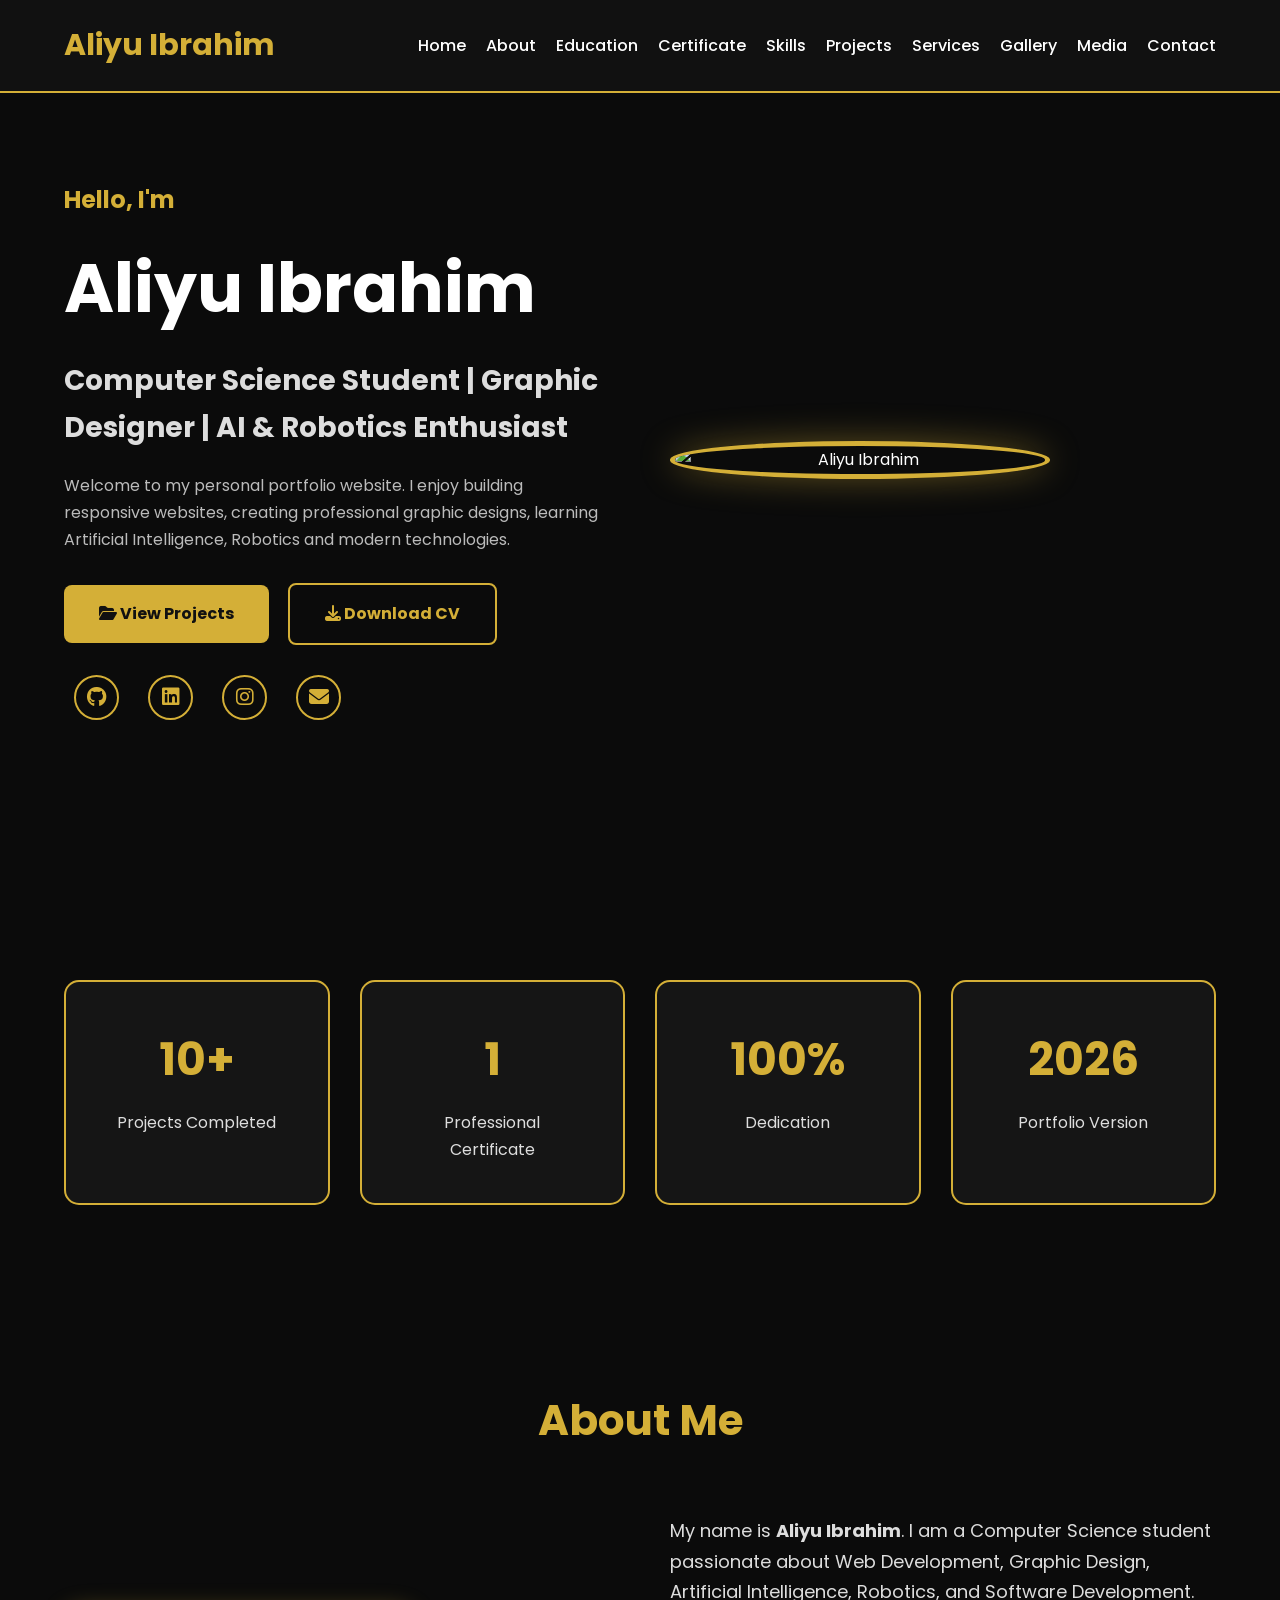
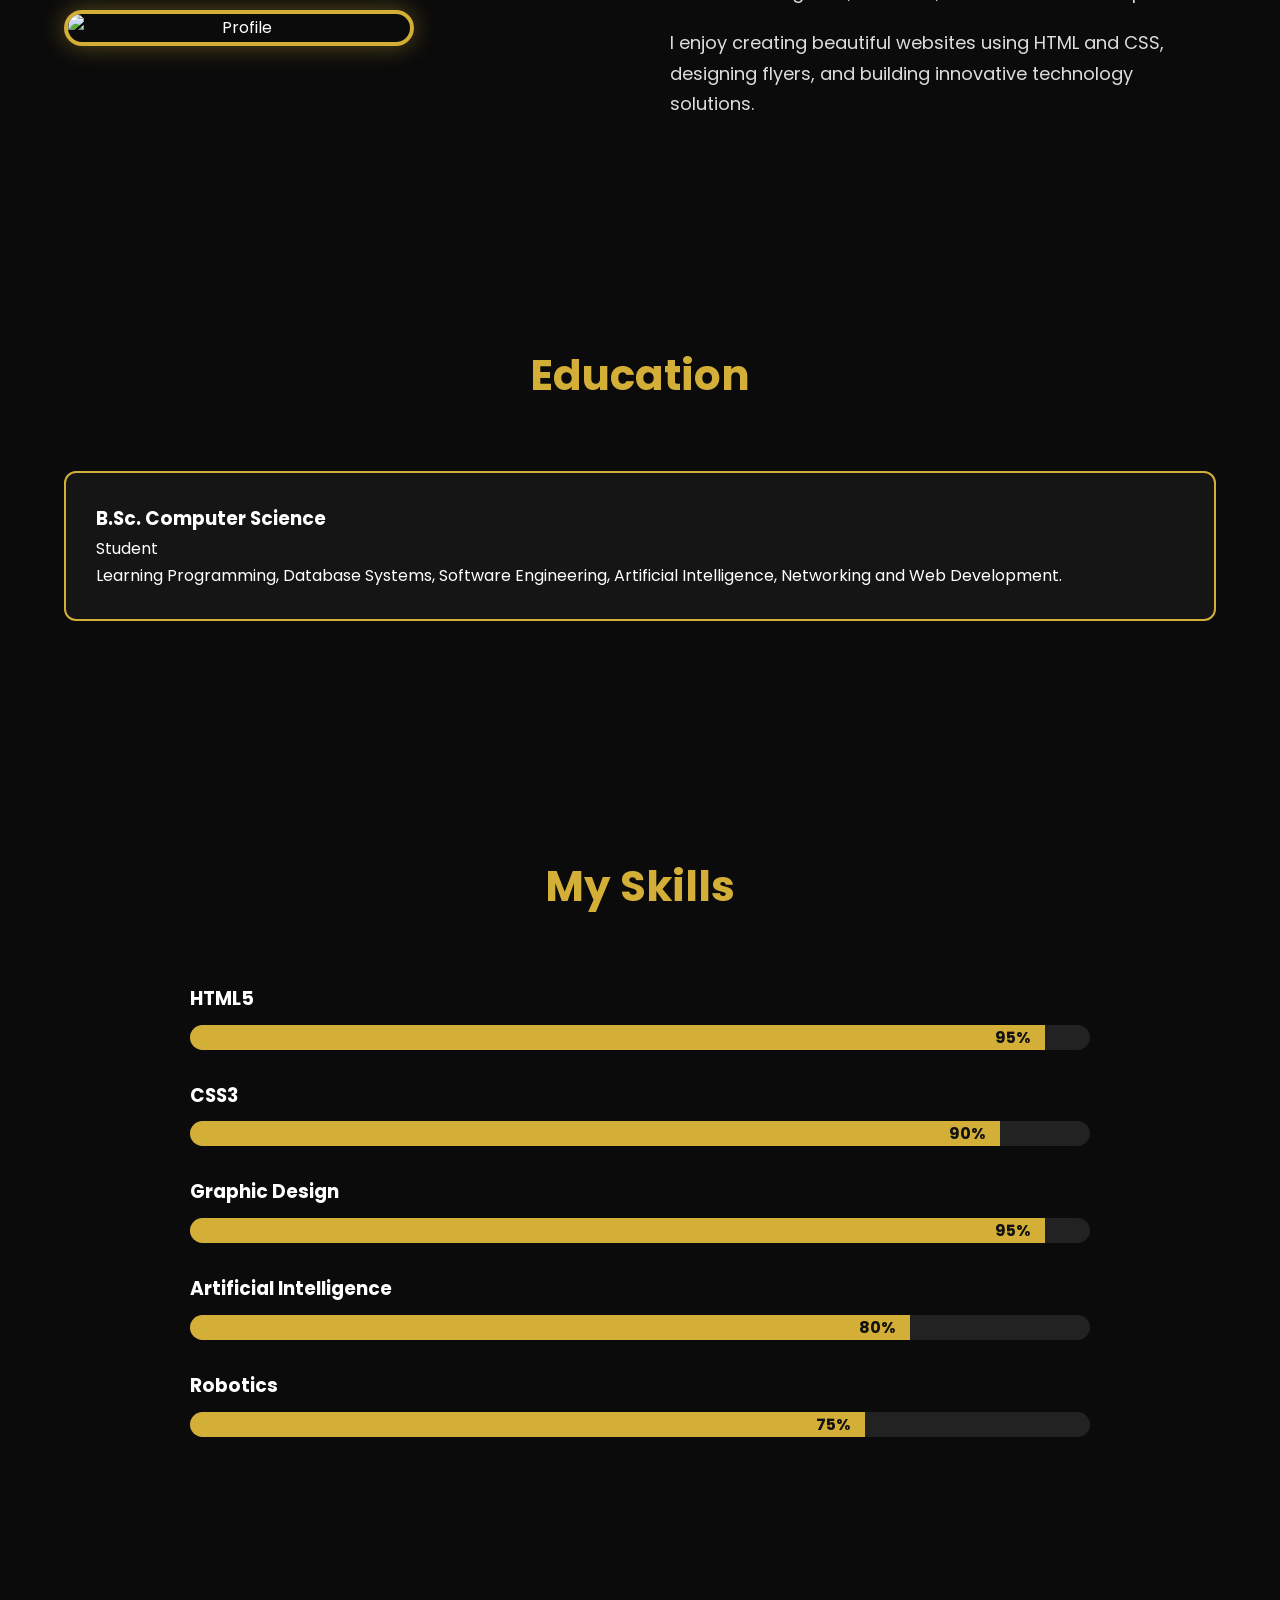
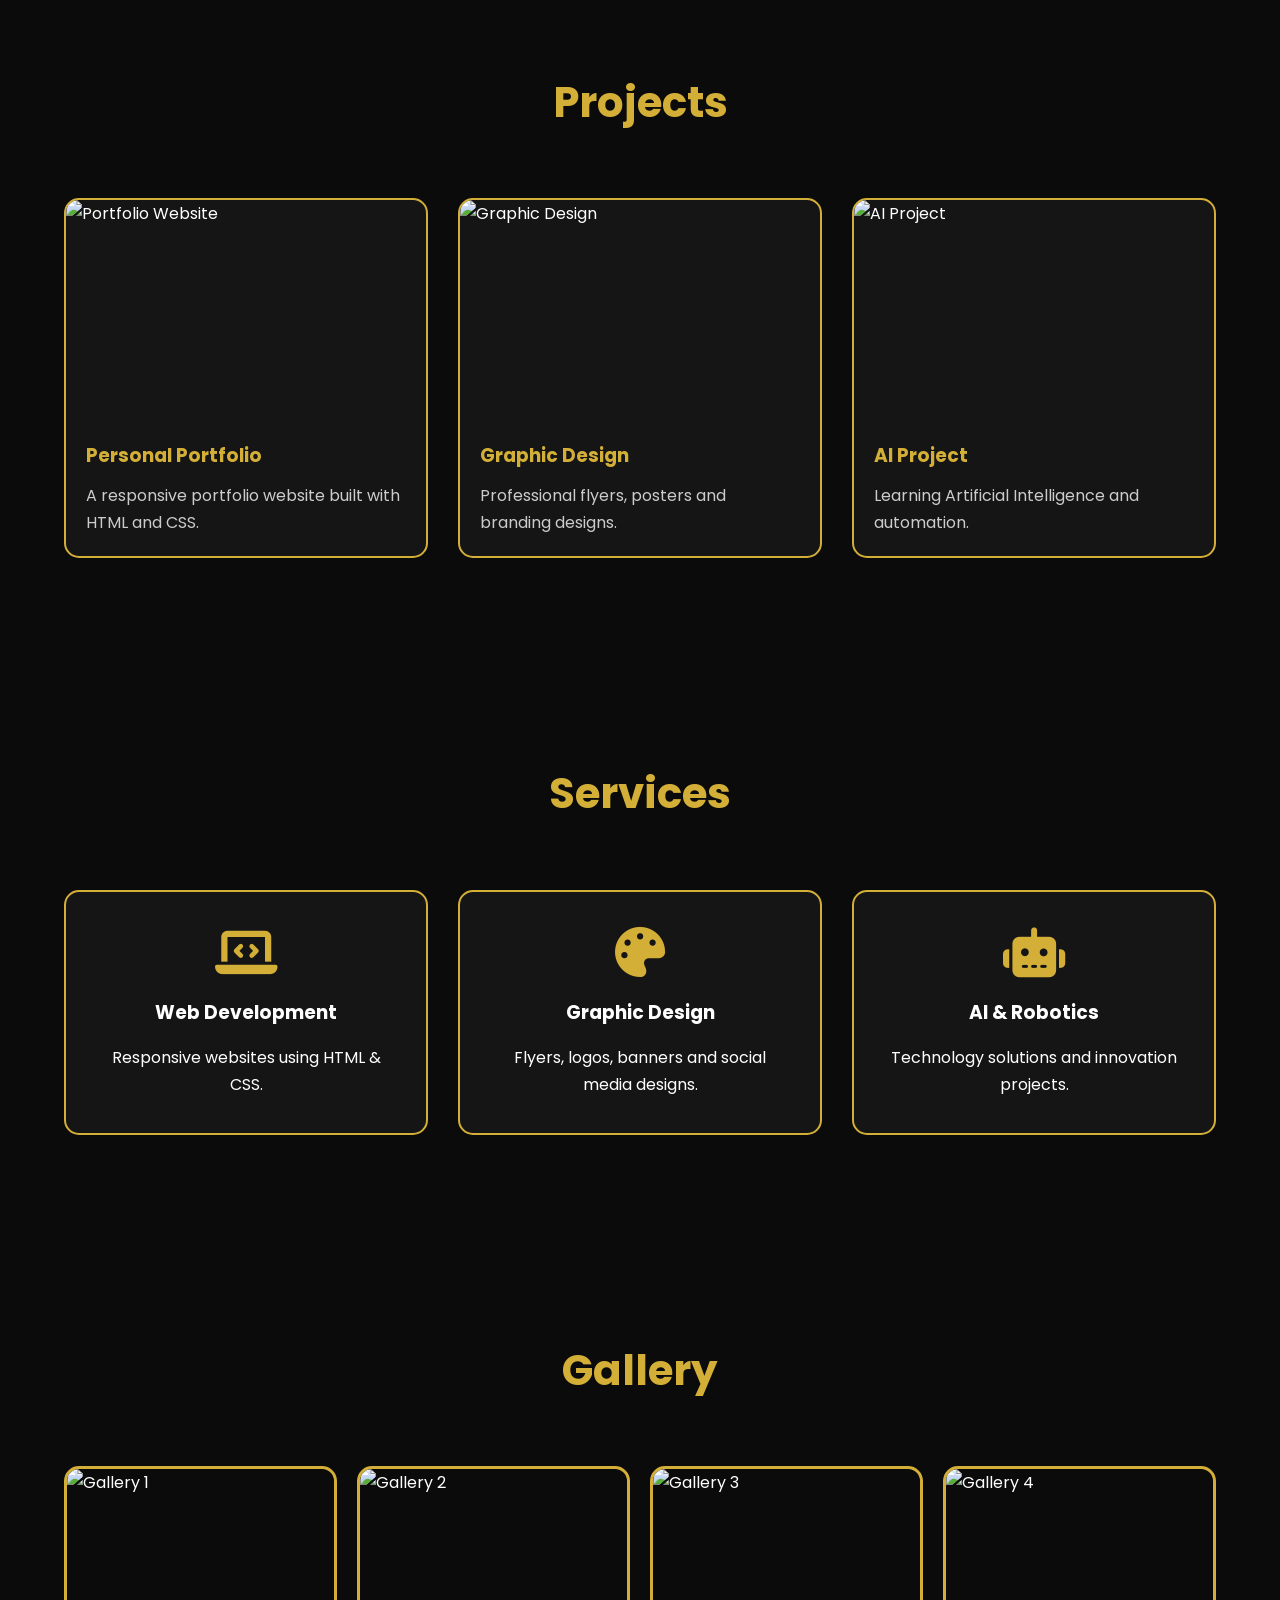
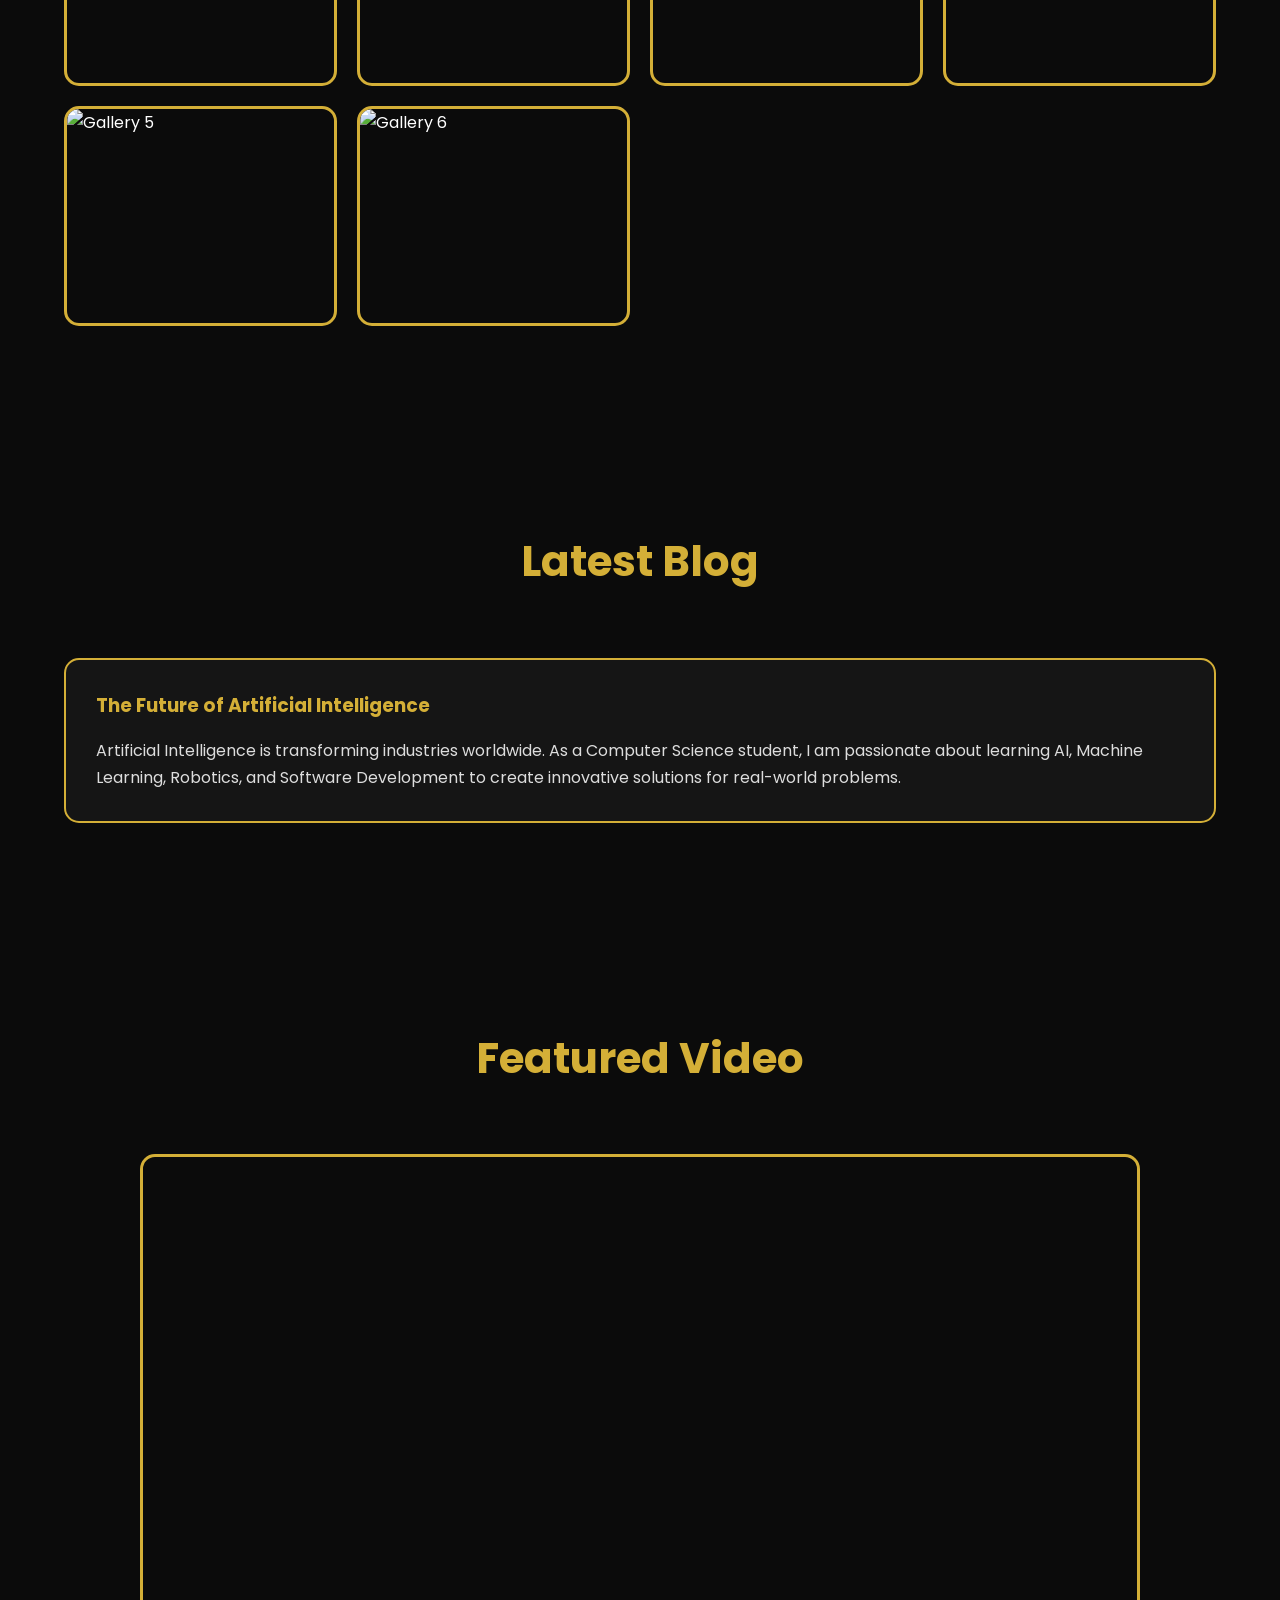
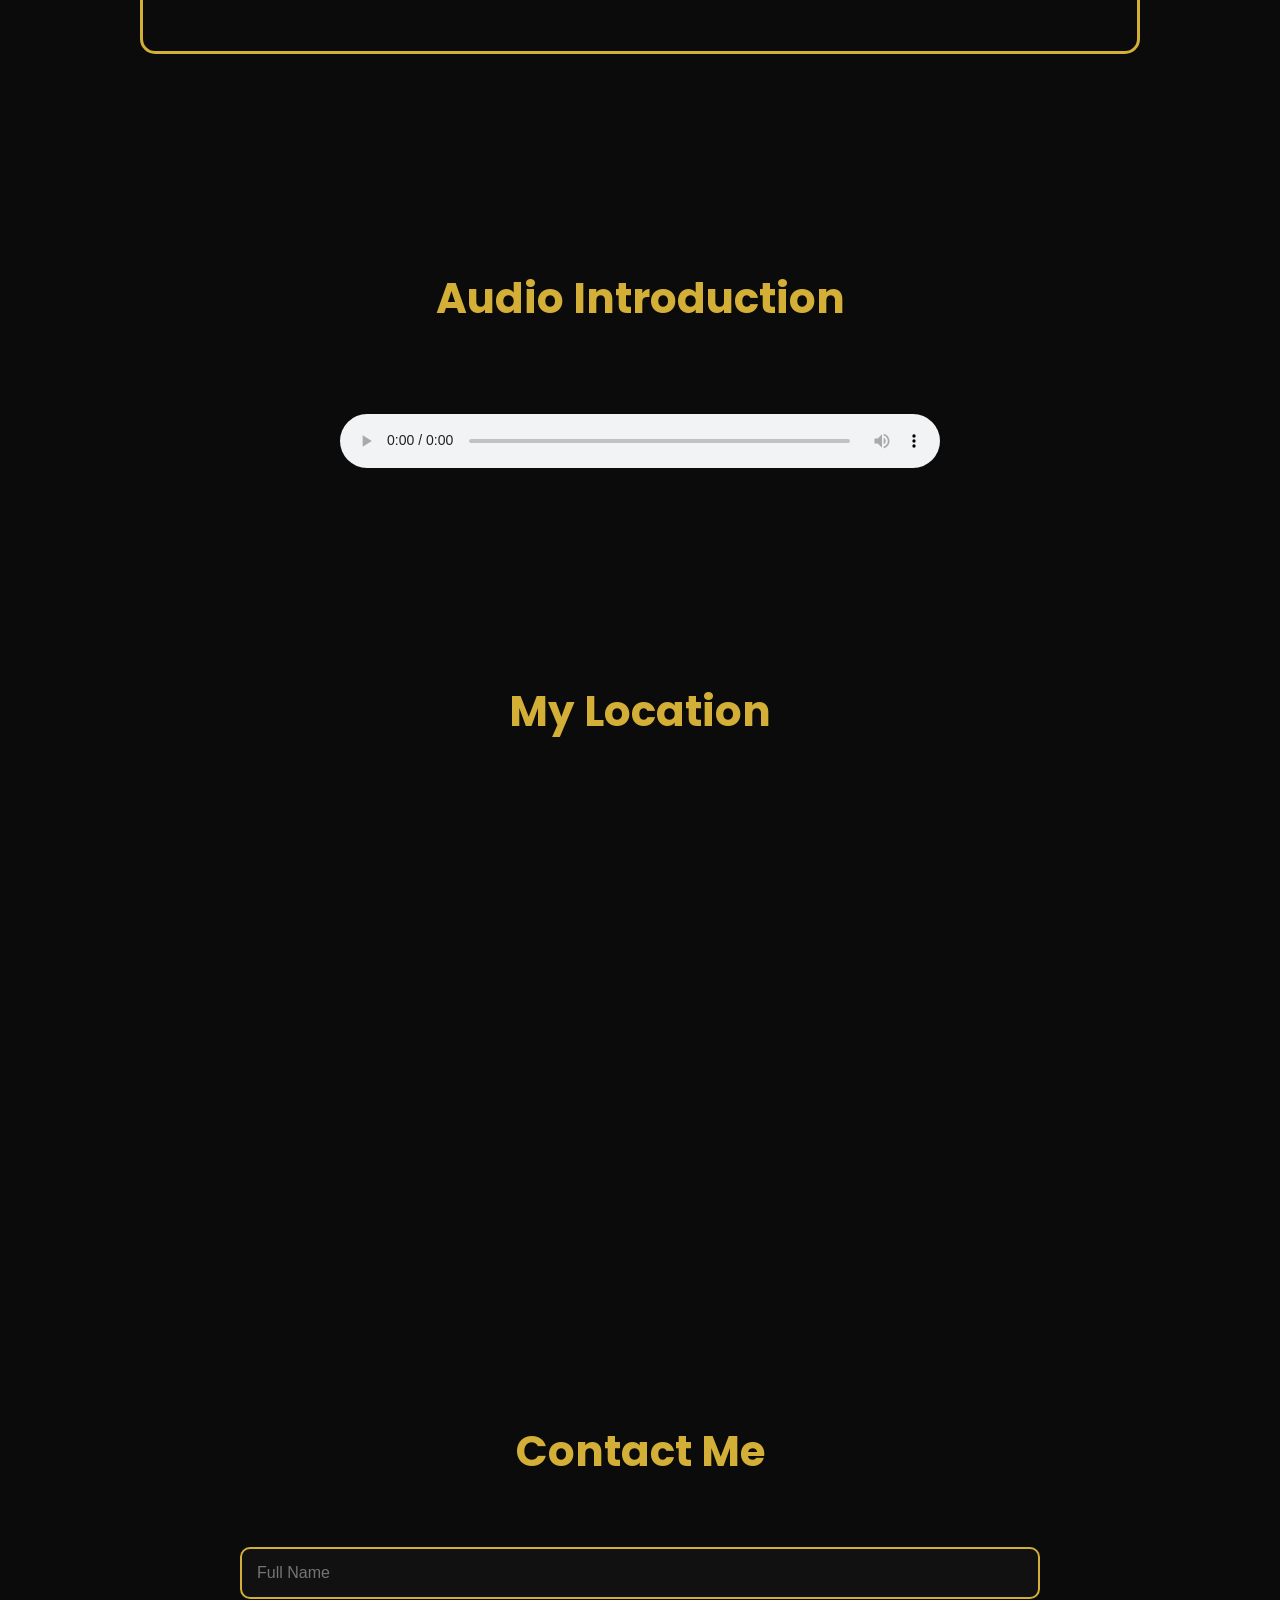
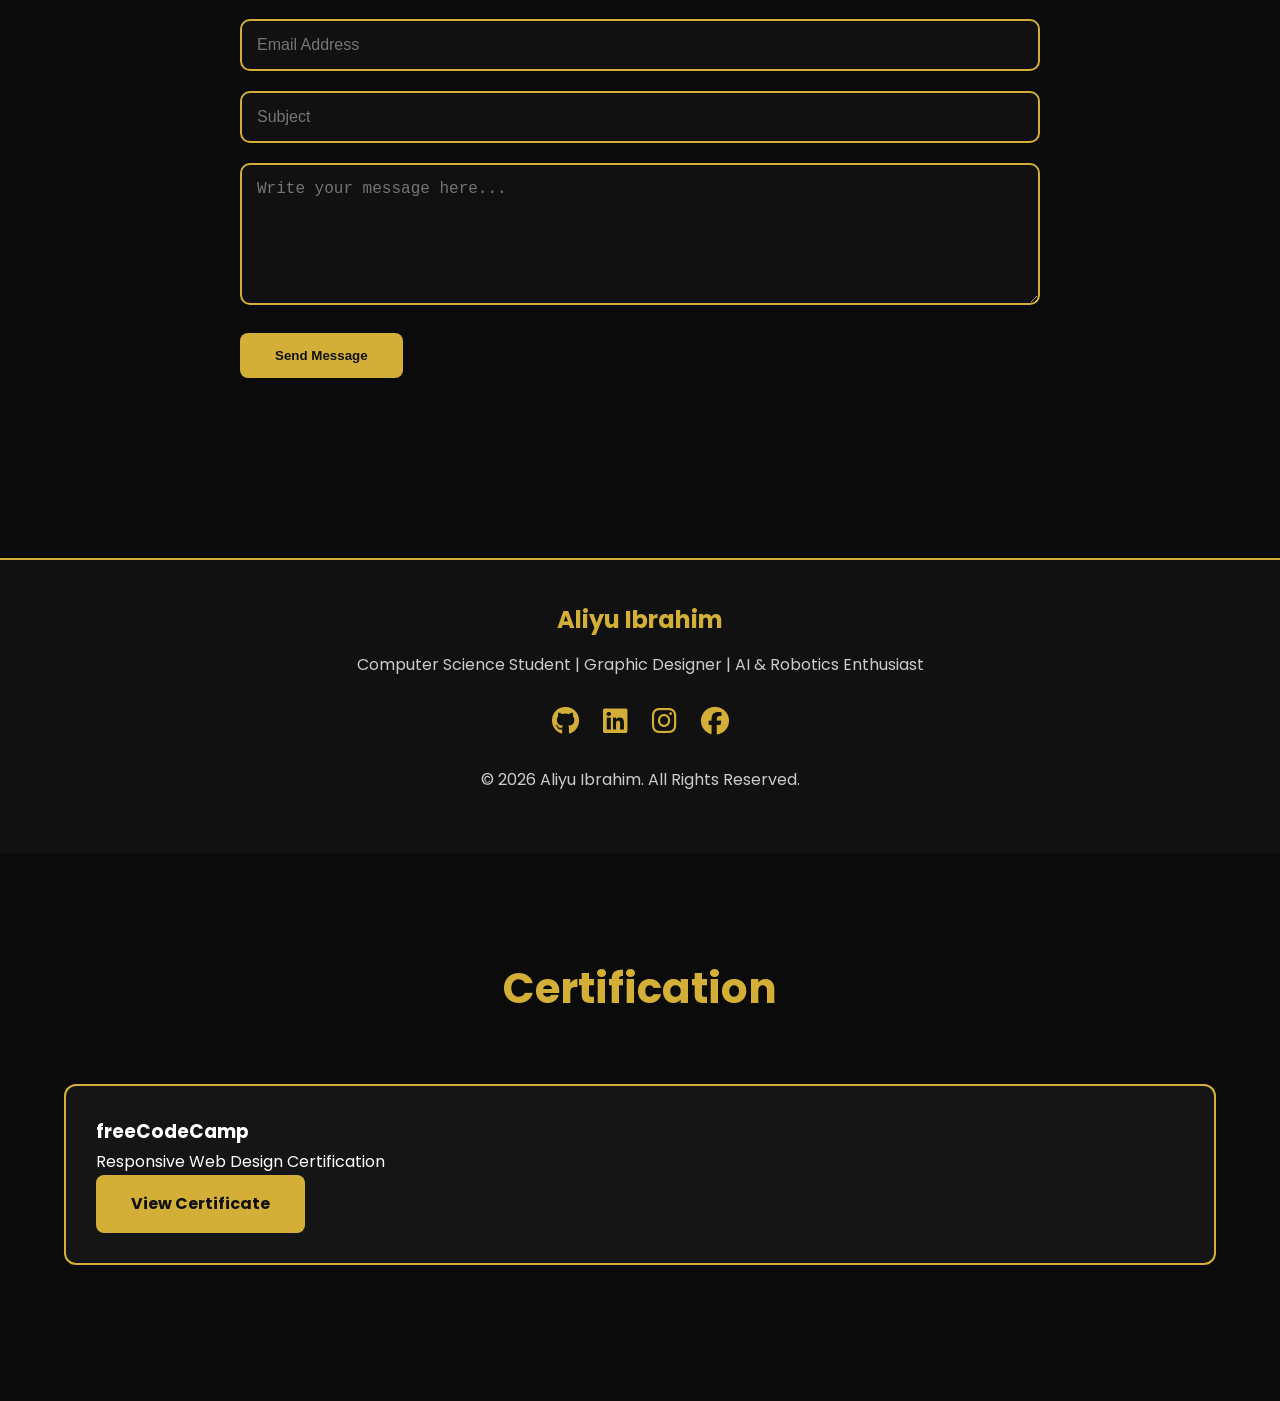
==== index.html @ 1f84fa00 "Add files via upload" ====
<!DOCTYPE html>
<html lang="en">

<head>
    <meta charset="UTF-8">
    <meta name="viewport" content="width=device-width, initial-scale=1.0">

    <title>Aliyu Ibrahim | Portfolio</title>

    <!-- Google Font -->
    <link rel="preconnect" href="https://fonts.googleapis.com">
    <link rel="preconnect" href="https://fonts.gstatic.com" crossorigin>

    <link href="https://fonts.googleapis.com/css2?family=Poppins:wght@300;400;500;600;700;800&display=swap"
        rel="stylesheet">

    <!-- Font Awesome -->
    <link rel="stylesheet"
        href="https://cdnjs.cloudflare.com/ajax/libs/font-awesome/6.7.2/css/all.min.css">

    <!-- CSS -->
    <link rel="stylesheet" href="css/style.css">

</head>

<body>

    <!-- HEADER -->
    <header>

        <nav>

            <div class="logo">
                Aliyu Ibrahim
            </div>

            <ul>

                <li><a href="#home">Home</a></li>

                <li><a href="#about">About</a></li>

                <li><a href="#education">Education</a></li>

                <li><a href="#certificate">Certificate</a></li>

                <li><a href="#skills">Skills</a></li>

                <li><a href="#projects">Projects</a></li>

                <li><a href="#services">Services</a></li>

                <li><a href="#gallery">Gallery</a></li>

                <li><a href="#media">Media</a></li>

                <li><a href="#contact">Contact</a></li>

            </ul>

        </nav>

    </header>

    <!-- HERO SECTION -->

    <section id="home" class="hero">

        <div class="hero-text">

            <h3>Hello, I'm</h3>

            <h1>Aliyu Ibrahim</h1>

            <h2>
                Computer Science Student |
                Graphic Designer |
                AI & Robotics Enthusiast
            </h2>

            <p>

                Welcome to my personal portfolio website.
                I enjoy building responsive websites,
                creating professional graphic designs,
                learning Artificial Intelligence,
                Robotics and modern technologies.

            </p>

            <a href="#projects" class="btn">
    <i class="fas fa-folder-open"></i> View Projects
</a>

<a href="files/Aliyu-CV.pdf" class="btn cv-btn" download>
    <i class="fas fa-download"></i> Download CV
</a>
<div class="social-icons hero-social">

    <a href="#">
        <i class="fab fa-github"></i>
    </a>

    <a href="#">
        <i class="fab fa-linkedin"></i>
    </a>

    <a href="#">
        <i class="fab fa-instagram"></i>
    </a>

    <a href="#">
        <i class="fas fa-envelope"></i>
    </a>

</div>

        </div>

        <div class="hero-image">

            <img src="images/profile.jpg" alt="Aliyu Ibrahim">

        </div>

    </section>



    <!--======================
STATISTICS
=======================-->

<section class="stats">

<div class="stat-box">

<h2>10+</h2>

<p>Projects Completed</p>

</div>

<div class="stat-box">

<h2>1</h2>

<p>Professional Certificate</p>

</div>

<div class="stat-box">

<h2>100%</h2>

<p>Dedication</p>

</div>

<div class="stat-box">

<h2>2026</h2>

<p>Portfolio Version</p>

</div>

</section>

    <!-- ABOUT -->

    <section id="about">

        <h2 class="section-title">

            About Me

        </h2>

        <div class="about-container">

            <div class="about-image">

                <img src="images/profile.jpg" alt="Profile">

            </div>

            <div class="about-text">

                <p>

                    My name is <strong>Aliyu Ibrahim</strong>.

                    I am a Computer Science student passionate
                    about Web Development,
                    Graphic Design,
                    Artificial Intelligence,
                    Robotics,
                    and Software Development.

                </p>

                <p>

                    I enjoy creating beautiful websites
                    using HTML and CSS,
                    designing flyers,
                    and building innovative technology solutions.

                </p>

            </div>

        </div>

    </section>

    <!-- EDUCATION -->

    <section id="education">

        <h2 class="section-title">

            Education

        </h2>

        <div class="card">

            <h3>

                B.Sc. Computer Science

            </h3>

            <p>

                Student

            </p>

            <p>

                Learning Programming,
                Database Systems,
                Software Engineering,
                Artificial Intelligence,
                Networking and Web Development.

            </p>

        </div>

    </section>
    <!-- SKILLS -->

    <section id="skills">

        <h2 class="section-title">My Skills</h2>

        <div class="skills-container">

            <div class="skill">

                <h3>HTML5</h3>

                <div class="progress">
                    <div class="progress-bar html">95%</div>
                </div>

            </div>

            <div class="skill">

                <h3>CSS3</h3>

                <div class="progress">
                    <div class="progress-bar css">90%</div>
                </div>

            </div>

            <div class="skill">

                <h3>Graphic Design</h3>

                <div class="progress">
                    <div class="progress-bar design">95%</div>
                </div>

            </div>

            <div class="skill">

                <h3>Artificial Intelligence</h3>

                <div class="progress">
                    <div class="progress-bar ai">80%</div>
                </div>

            </div>

            <div class="skill">

                <h3>Robotics</h3>

                <div class="progress">
                    <div class="progress-bar robot">75%</div>
                </div>

            </div>

        </div>

    </section>

    <!-- PROJECTS -->

    <section id="projects">

        <h2 class="section-title">Projects</h2>

        <div class="project-grid">

            <div class="project-card">

                <img src="images/project1.jpg" alt="Portfolio Website">

                <h3>Personal Portfolio</h3>

                <p>
                    A responsive portfolio website built with HTML and CSS.
                </p>

            </div>

            <div class="project-card">

                <img src="images/project2.jpg" alt="Graphic Design">

                <h3>Graphic Design</h3>

                <p>
                    Professional flyers, posters and branding designs.
                </p>

            </div>

            <div class="project-card">

                <img src="images/project3.jpg" alt="AI Project">

                <h3>AI Project</h3>

                <p>
                    Learning Artificial Intelligence and automation.
                </p>

            </div>

        </div>

    </section>

    <!-- SERVICES -->

    <section id="services">

        <h2 class="section-title">Services</h2>

        <div class="service-grid">

            <div class="service-card">

                <i class="fas fa-laptop-code"></i>

                <h3>Web Development</h3>

                <p>Responsive websites using HTML & CSS.</p>

            </div>

            <div class="service-card">

                <i class="fas fa-palette"></i>

                <h3>Graphic Design</h3>

                <p>Flyers, logos, banners and social media designs.</p>

            </div>

            <div class="service-card">

                <i class="fas fa-robot"></i>

                <h3>AI & Robotics</h3>

                <p>Technology solutions and innovation projects.</p>

            </div>

        </div>

    </section>

    <!-- GALLERY -->

    <section id="gallery">

        <h2 class="section-title">Gallery</h2>

        <div class="gallery-grid">

            <img src="images/project1.jpg" alt="Gallery 1">

            <img src="images/project2.jpg" alt="Gallery 2">

            <img src="images/project3.jpg" alt="Gallery 3">

            <img src="images/project4.jpg" alt="Gallery 4">

            <img src="images/project5.jpg" alt="Gallery 5">

            <img src="images/project6.jpg" alt="Gallery 6">

        </div>

    </section>

        <!-- BLOG -->

    <section id="blog">

        <h2 class="section-title">Latest Blog</h2>

        <div class="blog-card">

            <h3>The Future of Artificial Intelligence</h3>

            <p>
                Artificial Intelligence is transforming industries worldwide.
                As a Computer Science student, I am passionate about learning
                AI, Machine Learning, Robotics, and Software Development to
                create innovative solutions for real-world problems.
            </p>

        </div>

    </section>

    <!-- YOUTUBE VIDEO -->

    <section id="media">

        <h2 class="section-title">Featured Video</h2>

        <div class="video-container">

            <!-- Replace VIDEO_ID with your preferred YouTube video ID -->
            <iframe
                width="100%"
                height="500"
                src="https://www.youtube.com/embed/VIDEO_ID"
                title="YouTube Video"
                frameborder="0"
                allowfullscreen>
            </iframe>

        </div>

    </section>

    <!-- AUDIO -->

    <section id="audio">

        <h2 class="section-title">Audio Introduction</h2>

        <audio controls>

            <source src="audio/welcome.mp3" type="audio/mpeg">

            Your browser does not support the audio element.

        </audio>

    </section>

    <!-- GOOGLE MAP -->

    <section id="location">

        <h2 class="section-title">My Location</h2>

        <!-- Replace the src below with your own Google Maps embed link -->
        <iframe
            src="https://www.google.com/maps/embed?pb=YOUR_GOOGLE_MAP_EMBED_LINK"
            width="100%"
            height="400"
            style="border:0;"
            loading="lazy"
            allowfullscreen>
        </iframe>

    </section>

    <!-- CONTACT -->

    <section id="contact">

        <h2 class="section-title">Contact Me</h2>

        <form>

            <input type="text" placeholder="Full Name" required>

            <input type="email" placeholder="Email Address" required>

            <input type="text" placeholder="Subject">

            <textarea rows="6" placeholder="Write your message here..."></textarea>

            <button type="submit" class="btn">

                Send Message

            </button>

        </form>

    </section>

    <!-- FOOTER -->

    <footer>

        <div class="footer-content">

            <h2>Aliyu Ibrahim</h2>

            <p>
                Computer Science Student |
                Graphic Designer |
                AI & Robotics Enthusiast
            </p>

            <div class="social-icons">

                <a href="#"><i class="fab fa-github"></i></a>

                <a href="#"><i class="fab fa-linkedin"></i></a>

                <a href="#"><i class="fab fa-instagram"></i></a>

                <a href="#"><i class="fab fa-facebook"></i></a>

            </div>

            <p>

                © 2026 Aliyu Ibrahim. All Rights Reserved.

            </p>

        </div>

    </footer>

</body>
</html>
    <!-- CERTIFICATE -->

    <section id="certificate">

        <h2 class="section-title">

            Certification

        </h2>

        <div class="card">

            <h3>

                freeCodeCamp

            </h3>

            <p>

                Responsive Web Design Certification

            </p>

            <a href="https://freecodecamp.org/certification/fcc-8b03207c-4230-44cd-9efb-b9626448290e/responsive-web-design"
                target="_blank" class="btn">

                View Certificate

            </a>

        </div>

    </section>
---- css/style.css ----
/*======================================
 GOOGLE FONT
======================================*/
@import url('https://fonts.googleapis.com/css2?family=Poppins:wght@300;400;500;600;700;800&display=swap');

/*======================================
 RESET
======================================*/
*{
    margin:0;
    padding:0;
    box-sizing:border-box;
    scroll-behavior:smooth;
}

body{
    font-family:'Poppins',sans-serif;
    background:#0B0B0B;
    color:#fff;
    line-height:1.7;
}

img{
    max-width:100%;
    display:block;
}

a{
    text-decoration:none;
}

ul{
    list-style:none;
}

section{
    width:90%;
    margin:auto;
    padding:100px 0;
}

/*======================================
 HEADINGS
======================================*/

.section-title{
    text-align:center;
    color:#D4AF37;
    font-size:42px;
    margin-bottom:60px;
}

/*======================================
 HEADER
======================================*/

header{
    position:fixed;
    top:0;
    left:0;
    width:100%;
    background:#111;
    border-bottom:2px solid #D4AF37;
    z-index:999;
}

nav{
    width:90%;
    margin:auto;
    display:flex;
    justify-content:space-between;
    align-items:center;
    padding:20px 0;
}

.logo{
    color:#D4AF37;
    font-size:30px;
    font-weight:700;
}

nav ul{
    display:flex;
    gap:20px;
}

nav ul li a{
    color:white;
    transition:.3s;
    font-weight:500;
}

nav ul li a:hover{
    color:#D4AF37;
}

/*======================================
 HERO
======================================*/

.hero{
    min-height:100vh;
    display:flex;
    justify-content:space-between;
    align-items:center;
    gap:60px;
    padding-top:120px;
}

.hero-text{
    flex:1;
}

.hero-text h3{
    color:#D4AF37;
    font-size:24px;
}

.hero-text h1{
    font-size:68px;
    margin:10px 0;
}

.hero-text h2{
    color:#ddd;
    margin-bottom:20px;
    font-size:28px;
}

.hero-text p{
    color:#bbb;
    margin-bottom:30px;
}

.hero-image{
    flex:1;
    text-align:center;
}

.hero-image img{
    width:380px;
    border-radius:50%;
    border:5px solid #D4AF37;
    box-shadow:0 0 35px rgba(212,175,55,.4);
}

/*======================================
 BUTTONS
======================================*/

.btn{
    display:inline-block;
    background:#D4AF37;
    color:#111;
    padding:15px 35px;
    border-radius:8px;
    font-weight:bold;
    margin-right:15px;
    transition:.3s;
}

.btn:hover{
    background:#FFD700;
    transform:translateY(-5px);
}

/*======================================
 CARDS
======================================*/

.card{
    background:#151515;
    border:2px solid #D4AF37;
    border-radius:12px;
    padding:30px;
    margin-bottom:30px;
    transition:.3s;
}

.card:hover{
    transform:translateY(-10px);
    box-shadow:0 0 25px rgba(212,175,55,.3);
}


/*======================================
ABOUT
======================================*/

.about-container{
    display:flex;
    justify-content:space-between;
    align-items:center;
    gap:60px;
    flex-wrap:wrap;
}

.about-image{
    flex:1;
    text-align:center;
}

.about-image img{
    width:350px;
    border-radius:20px;
    border:4px solid #D4AF37;
    box-shadow:0 0 25px rgba(212,175,55,.4);
}

.about-text{
    flex:1;
}

.about-text p{
    color:#ddd;
    margin-bottom:20px;
    font-size:18px;
}

/*======================================
SKILLS
======================================*/

.skills-container{
    max-width:900px;
    margin:auto;
}

.skill{
    margin-bottom:30px;
}

.skill h3{
    margin-bottom:10px;
}

.progress{
    width:100%;
    height:25px;
    background:#222;
    border-radius:30px;
    overflow:hidden;
}

.progress-bar{
    height:100%;
    background:#D4AF37;
    color:#111;
    text-align:right;
    padding-right:15px;
    line-height:25px;
    font-weight:bold;
}

.html{
    width:95%;
}

.css{
    width:90%;
}

.design{
    width:95%;
}

.ai{
    width:80%;
}

.robot{
    width:75%;
}

/*======================================
PROJECTS
======================================*/

.project-grid{
    display:grid;
    grid-template-columns:repeat(auto-fit,minmax(280px,1fr));
    gap:30px;
}

.project-card{
    background:#151515;
    border:2px solid #D4AF37;
    border-radius:15px;
    overflow:hidden;
    transition:.4s;
}

.project-card:hover{
    transform:translateY(-10px);
    box-shadow:0 0 25px rgba(212,175,55,.35);
}

.project-card img{
    width:100%;
    height:220px;
    object-fit:cover;
}

.project-card h3{
    color:#D4AF37;
    padding:20px 20px 10px;
}

.project-card p{
    padding:0 20px 20px;
    color:#ccc;
}

/*======================================
SERVICES
======================================*/

.service-grid{
    display:grid;
    grid-template-columns:repeat(auto-fit,minmax(280px,1fr));
    gap:30px;
}

.service-card{
    background:#151515;
    padding:35px;
    text-align:center;
    border:2px solid #D4AF37;
    border-radius:15px;
    transition:.4s;
}

.service-card:hover{
    transform:translateY(-10px);
}

.service-card i{
    font-size:50px;
    color:#D4AF37;
    margin-bottom:20px;
}

.service-card h3{
    margin-bottom:15px;
}

/*======================================
GALLERY
======================================*/

.gallery-grid{
    display:grid;
    grid-template-columns:repeat(auto-fit,minmax(250px,1fr));
    gap:20px;
}

.gallery-grid img{
    width:100%;
    height:220px;
    object-fit:cover;
    border-radius:15px;
    border:3px solid #D4AF37;
    transition:.4s;
}

.gallery-grid img:hover{
    transform:scale(1.05);
}





/*======================================
BLOG
======================================*/

.blog-card{
    background:#151515;
    border:2px solid #D4AF37;
    border-radius:15px;
    padding:30px;
    transition:.4s;
}

.blog-card:hover{
    transform:translateY(-10px);
    box-shadow:0 0 20px rgba(212,175,55,.35);
}

.blog-card h3{
    color:#D4AF37;
    margin-bottom:15px;
}

.blog-card p{
    color:#ddd;
}

/*======================================
VIDEO
======================================*/

.video-container{
    width:100%;
    max-width:1000px;
    margin:auto;
}

.video-container iframe{
    border:3px solid #D4AF37;
    border-radius:15px;
}

/*======================================
AUDIO
======================================*/

#audio{
    text-align:center;
}

audio{
    width:100%;
    max-width:600px;
    margin-top:20px;
}

/*======================================
GOOGLE MAP
======================================*/

#location iframe{
    border:3px solid #D4AF37;
    border-radius:15px;
}

/*======================================
CONTACT
======================================*/

form{
    max-width:800px;
    margin:auto;
}

form input,
form textarea{
    width:100%;
    padding:15px;
    margin-bottom:20px;
    background:#111;
    border:2px solid #D4AF37;
    color:#fff;
    border-radius:10px;
    font-size:16px;
}

form input:focus,
form textarea:focus{
    outline:none;
    box-shadow:0 0 10px rgba(212,175,55,.4);
}

form button{
    border:none;
    cursor:pointer;
}

/*======================================
FOOTER
======================================*/

footer{
    background:#111;
    border-top:2px solid #D4AF37;
    padding:40px 20px;
    text-align:center;
    margin-top:80px;
}

.footer-content h2{
    color:#D4AF37;
    margin-bottom:10px;
}

.footer-content p{
    color:#ccc;
    margin-bottom:20px;
}

.social-icons{
    margin-bottom:20px;
}

.social-icons a{
    display:inline-block;
    margin:0 10px;
    color:#D4AF37;
    font-size:28px;
    transition:.3s;
}

.social-icons a:hover{
    color:#FFD700;
    transform:translateY(-5px);
}

/*======================================
SCROLLBAR
======================================*/

::-webkit-scrollbar{
    width:10px;
}

::-webkit-scrollbar-track{
    background:#111;
}

::-webkit-scrollbar-thumb{
    background:#D4AF37;
    border-radius:10px;
}

/*======================================
RESPONSIVE
======================================*/

@media(max-width:992px){

    nav{
        flex-direction:column;
        gap:20px;
    }

    nav ul{
        flex-wrap:wrap;
        justify-content:center;
    }

    .hero{
        flex-direction:column-reverse;
        text-align:center;
    }

    .hero-text h1{
        font-size:48px;
    }

    .hero-image img{
        width:280px;
    }

    .about-container{
        flex-direction:column;
        text-align:center;
    }
}

@media(max-width:768px){

    .section-title{
        font-size:32px;
    }

    .hero-text h1{
        font-size:38px;
    }

    .hero-text h2{
        font-size:22px;
    }

    .btn{
        display:block;
        margin:15px auto;
        width:220px;
        text-align:center;
    }

    .project-grid,
    .service-grid,
    .gallery-grid{
        grid-template-columns:1fr;
    }
}



/*=========================
STATISTICS
==========================*/

.stats{

display:grid;

grid-template-columns:repeat(auto-fit,minmax(220px,1fr));

gap:30px;

width:90%;

margin:auto;

padding:80px 0;

}

.stat-box{

background:#151515;

border:2px solid #D4AF37;

padding:40px;

text-align:center;

border-radius:15px;

transition:.4s;

}

.stat-box:hover{

transform:translateY(-10px);

box-shadow:0 0 20px rgba(212,175,55,.4);

}

.stat-box h2{

font-size:45px;

color:#D4AF37;

margin-bottom:10px;

}

.stat-box p{

color:#ddd;

}




/*=========================
BACK TO TOP
==========================*/

.top-btn{

position:fixed;

bottom:30px;

right:30px;

width:55px;

height:55px;

background:#D4AF37;

color:#111;

display:flex;

justify-content:center;

align-items:center;

border-radius:50%;

font-size:22px;

transition:.4s;

}

.top-btn:hover{

transform:translateY(-8px);

background:#FFD700;

}


/*=========================
HERO SOCIAL ICONS
==========================*/

.hero-social{
    margin-top:30px;
}

.hero-social a{

    display:inline-flex;

    justify-content:center;

    align-items:center;

    width:45px;

    height:45px;

    margin-right:15px;

    border:2px solid #D4AF37;

    border-radius:50%;

    color:#D4AF37;

    font-size:20px;

    transition:.3s;

}


.hero-social a:hover{

    background:#D4AF37;

    color:#111;

    transform:translateY(-5px);

}


/*=========================
PROFILE IMAGE ANIMATION
==========================*/


.hero-image img{

    animation:float 3s ease-in-out infinite;

}


@keyframes float{

    0%{

        transform:translateY(0);

    }


    50%{

        transform:translateY(-15px);

    }


    100%{

        transform:translateY(0);

    }

}


/*=========================
CV BUTTON
==========================*/


.cv-btn{

    background:transparent;

    color:#D4AF37;

    border:2px solid #D4AF37;

}


.cv-btn:hover{

    background:#D4AF37;

    color:#111;

}
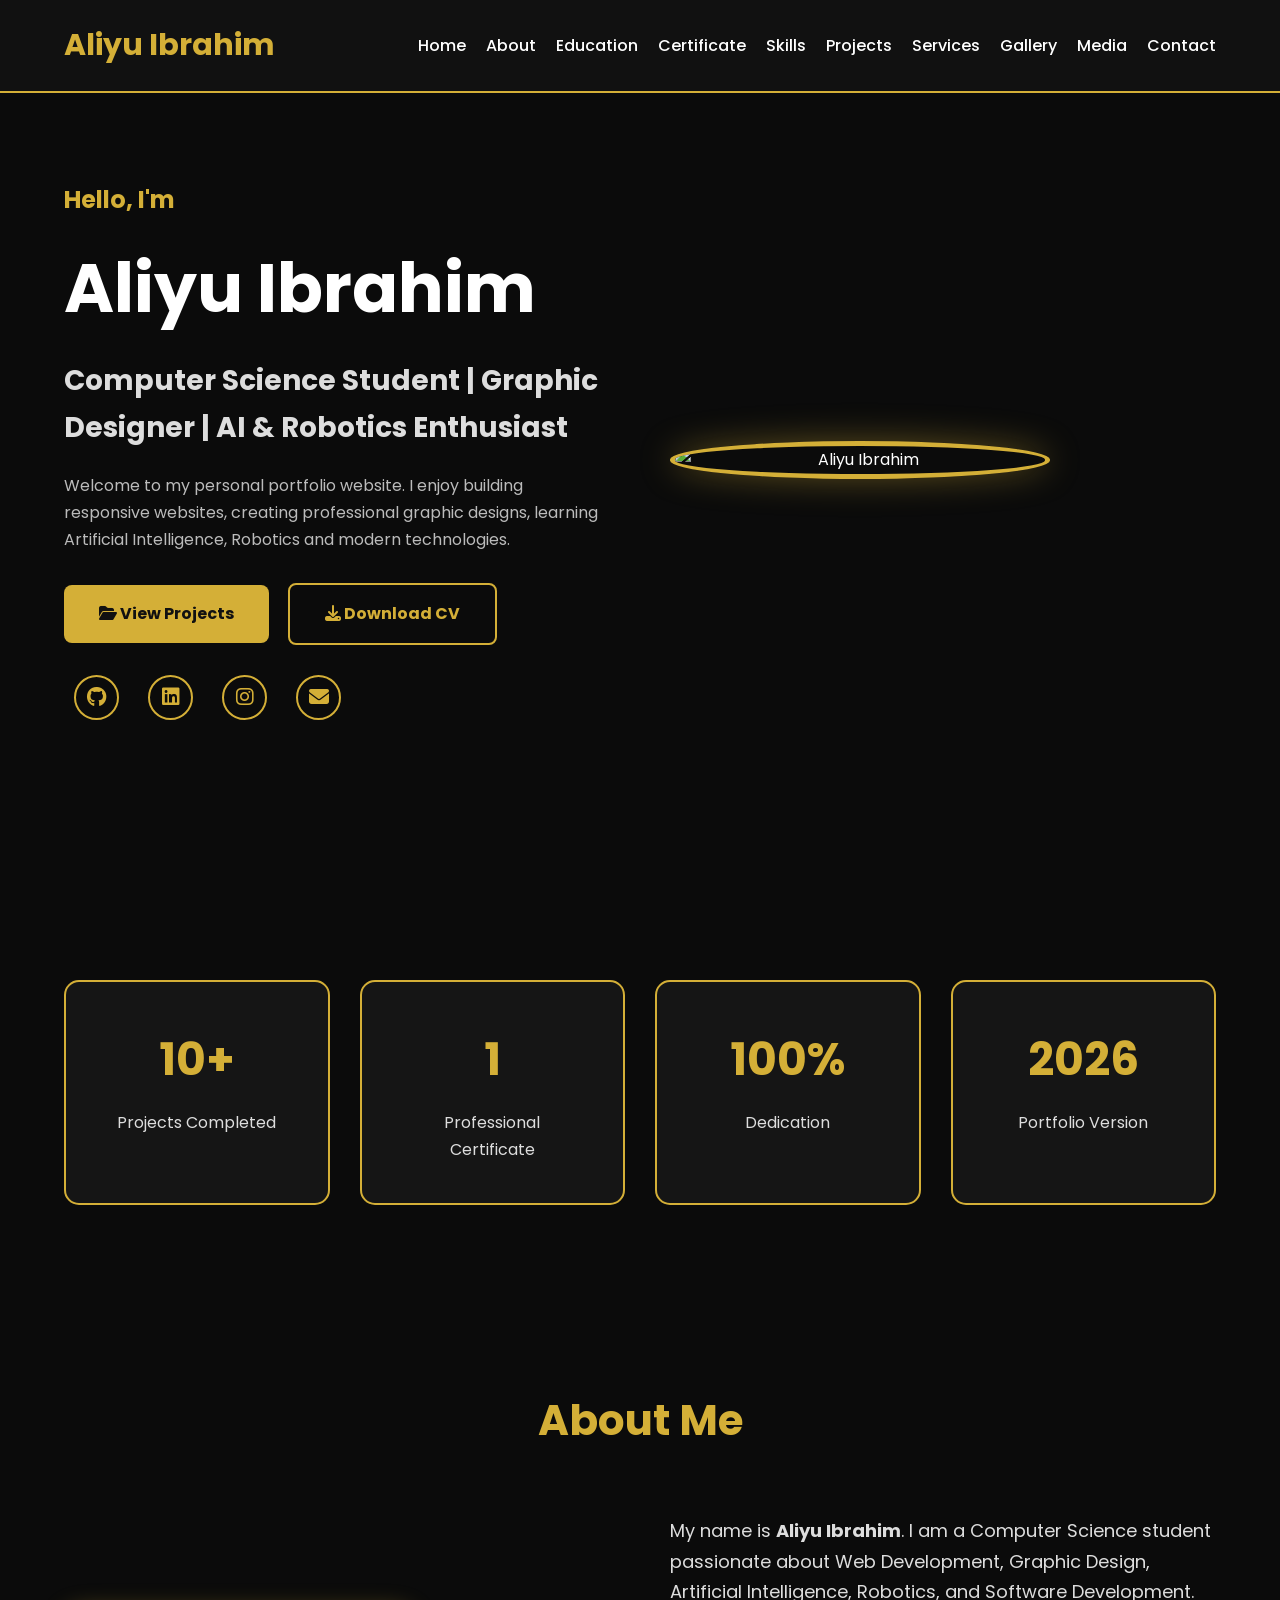
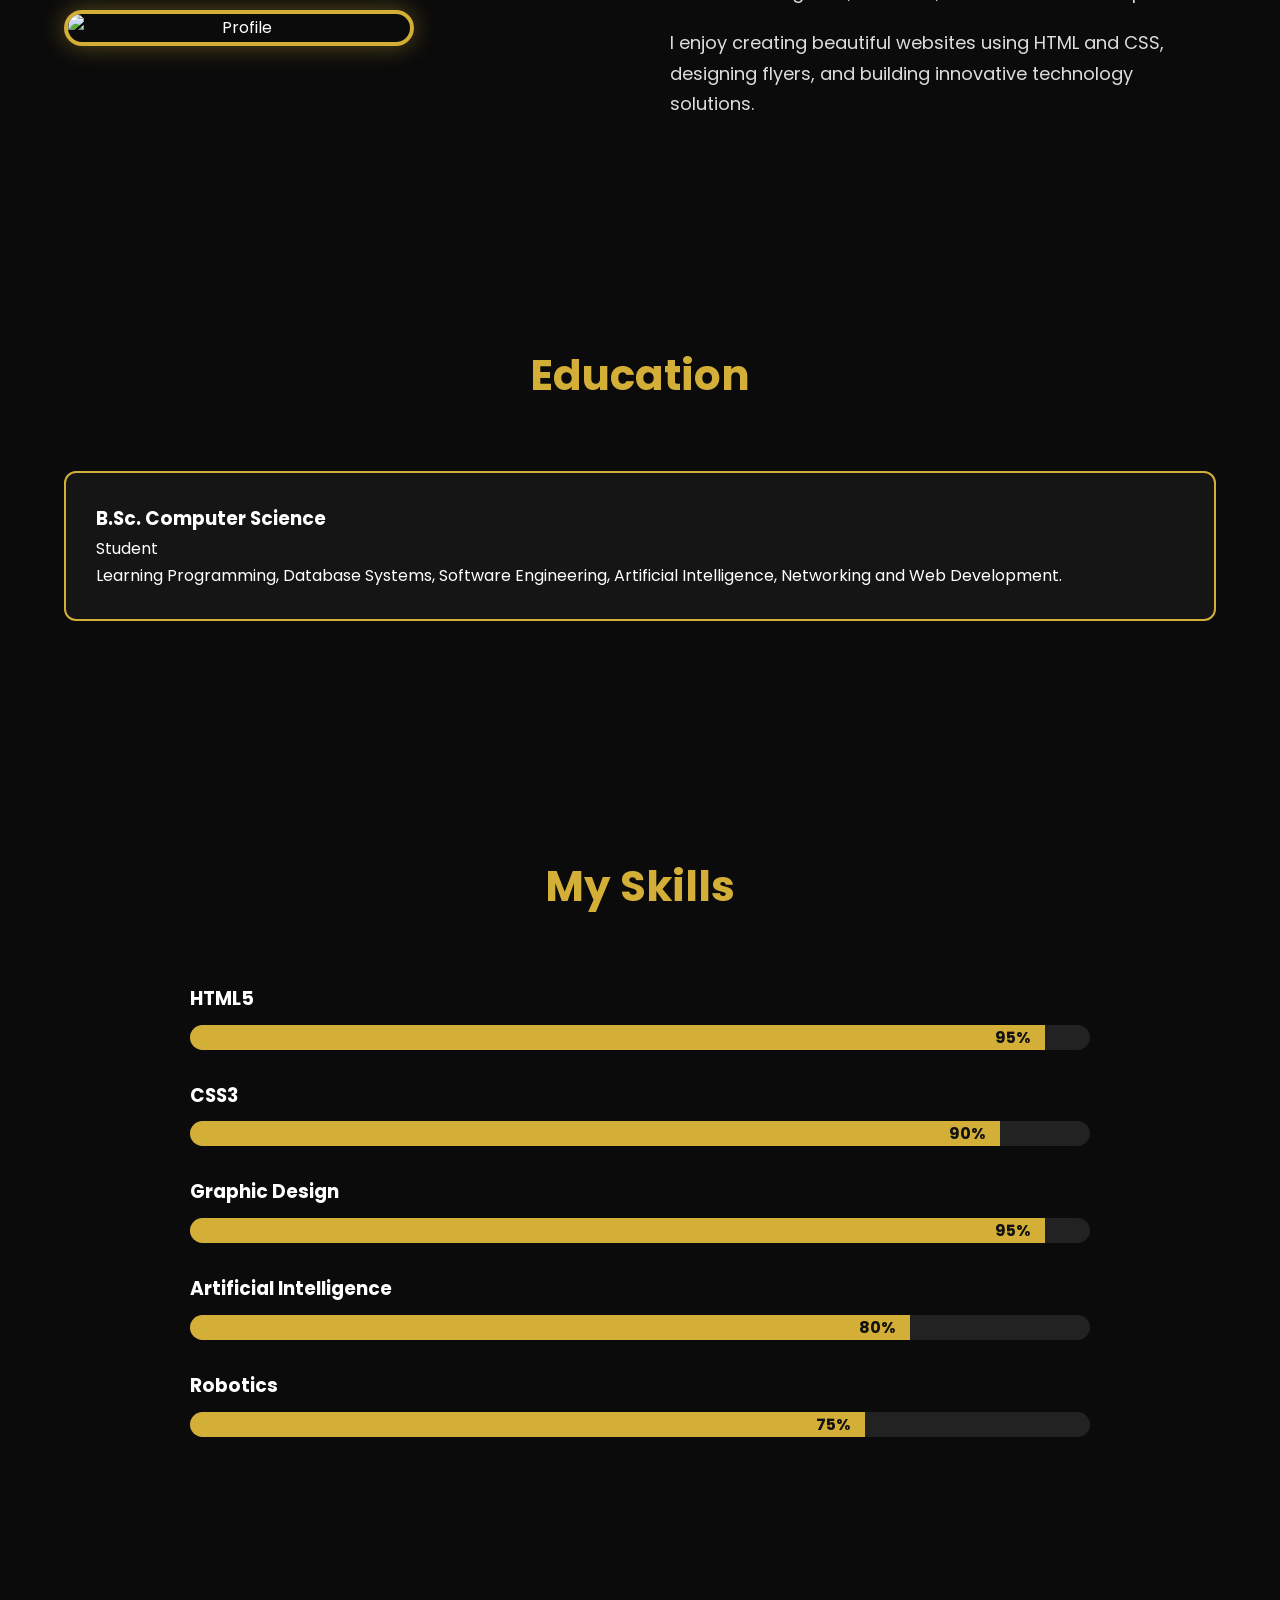
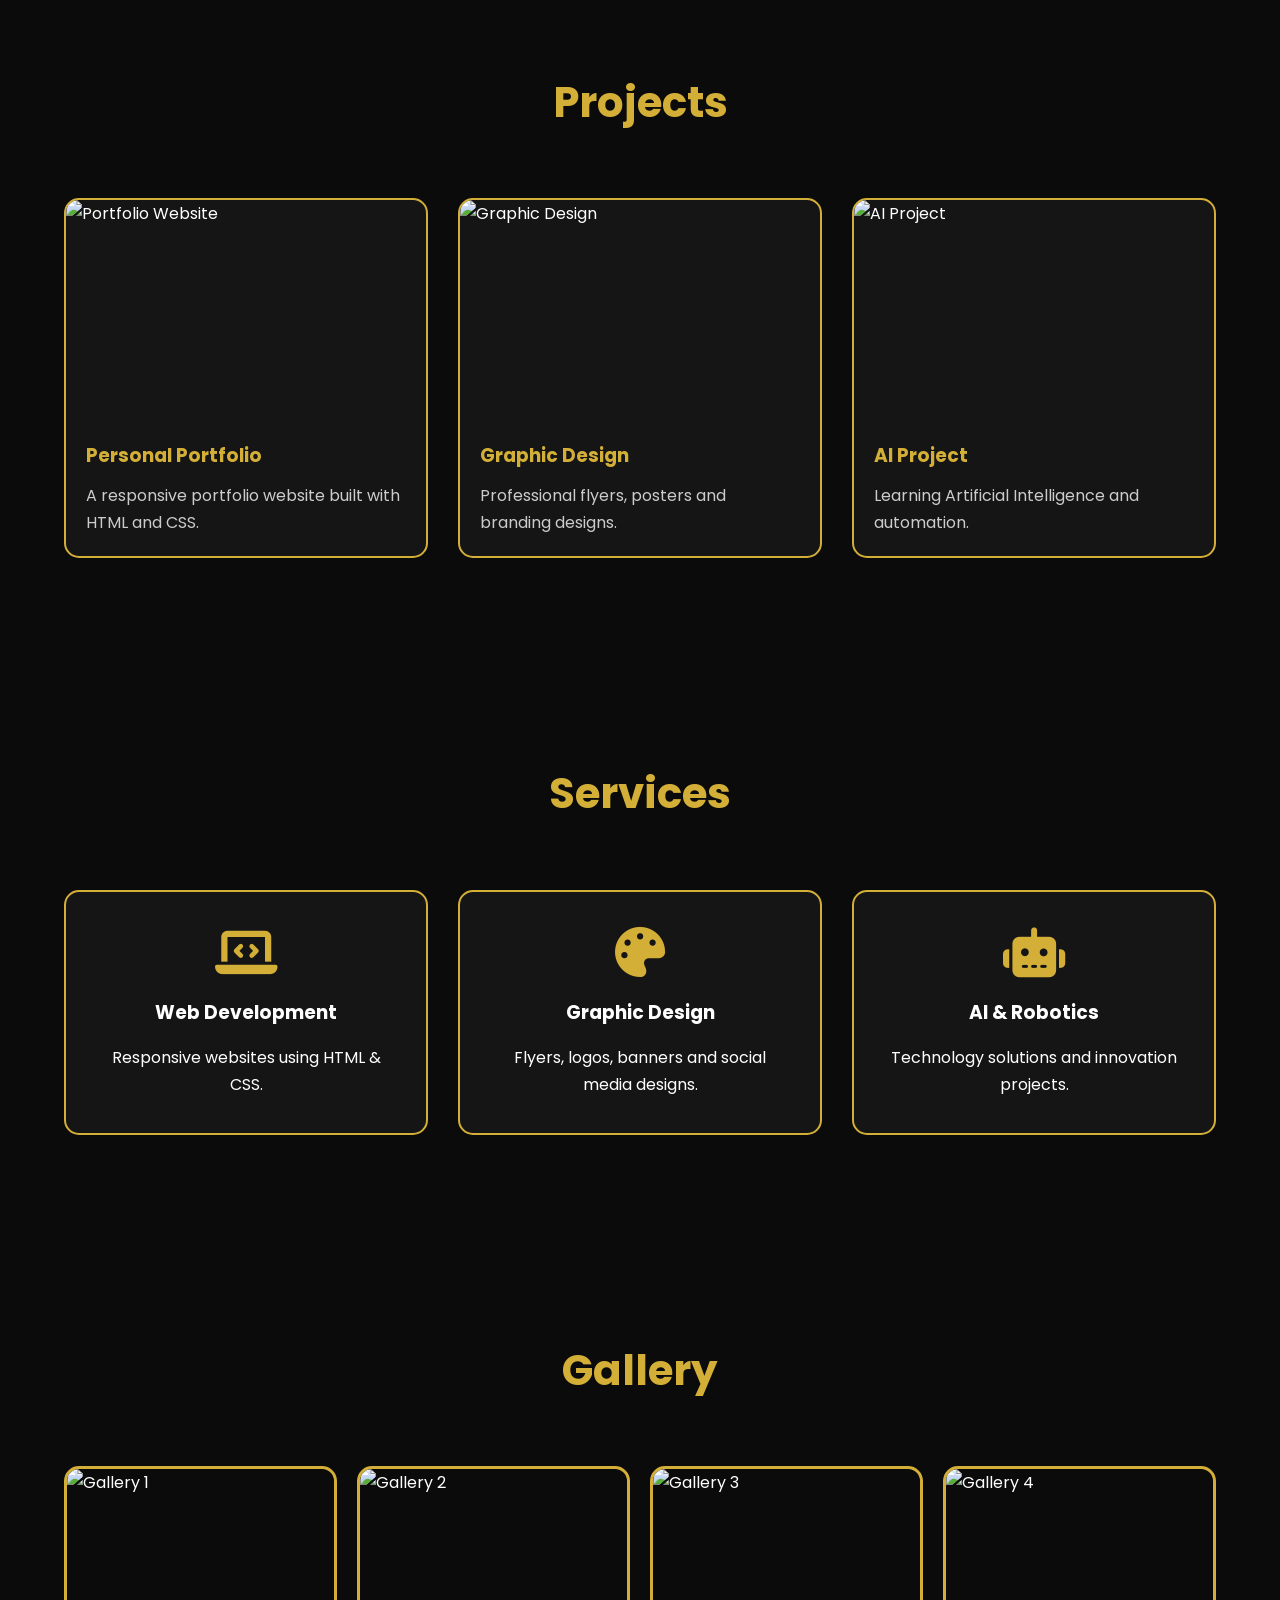
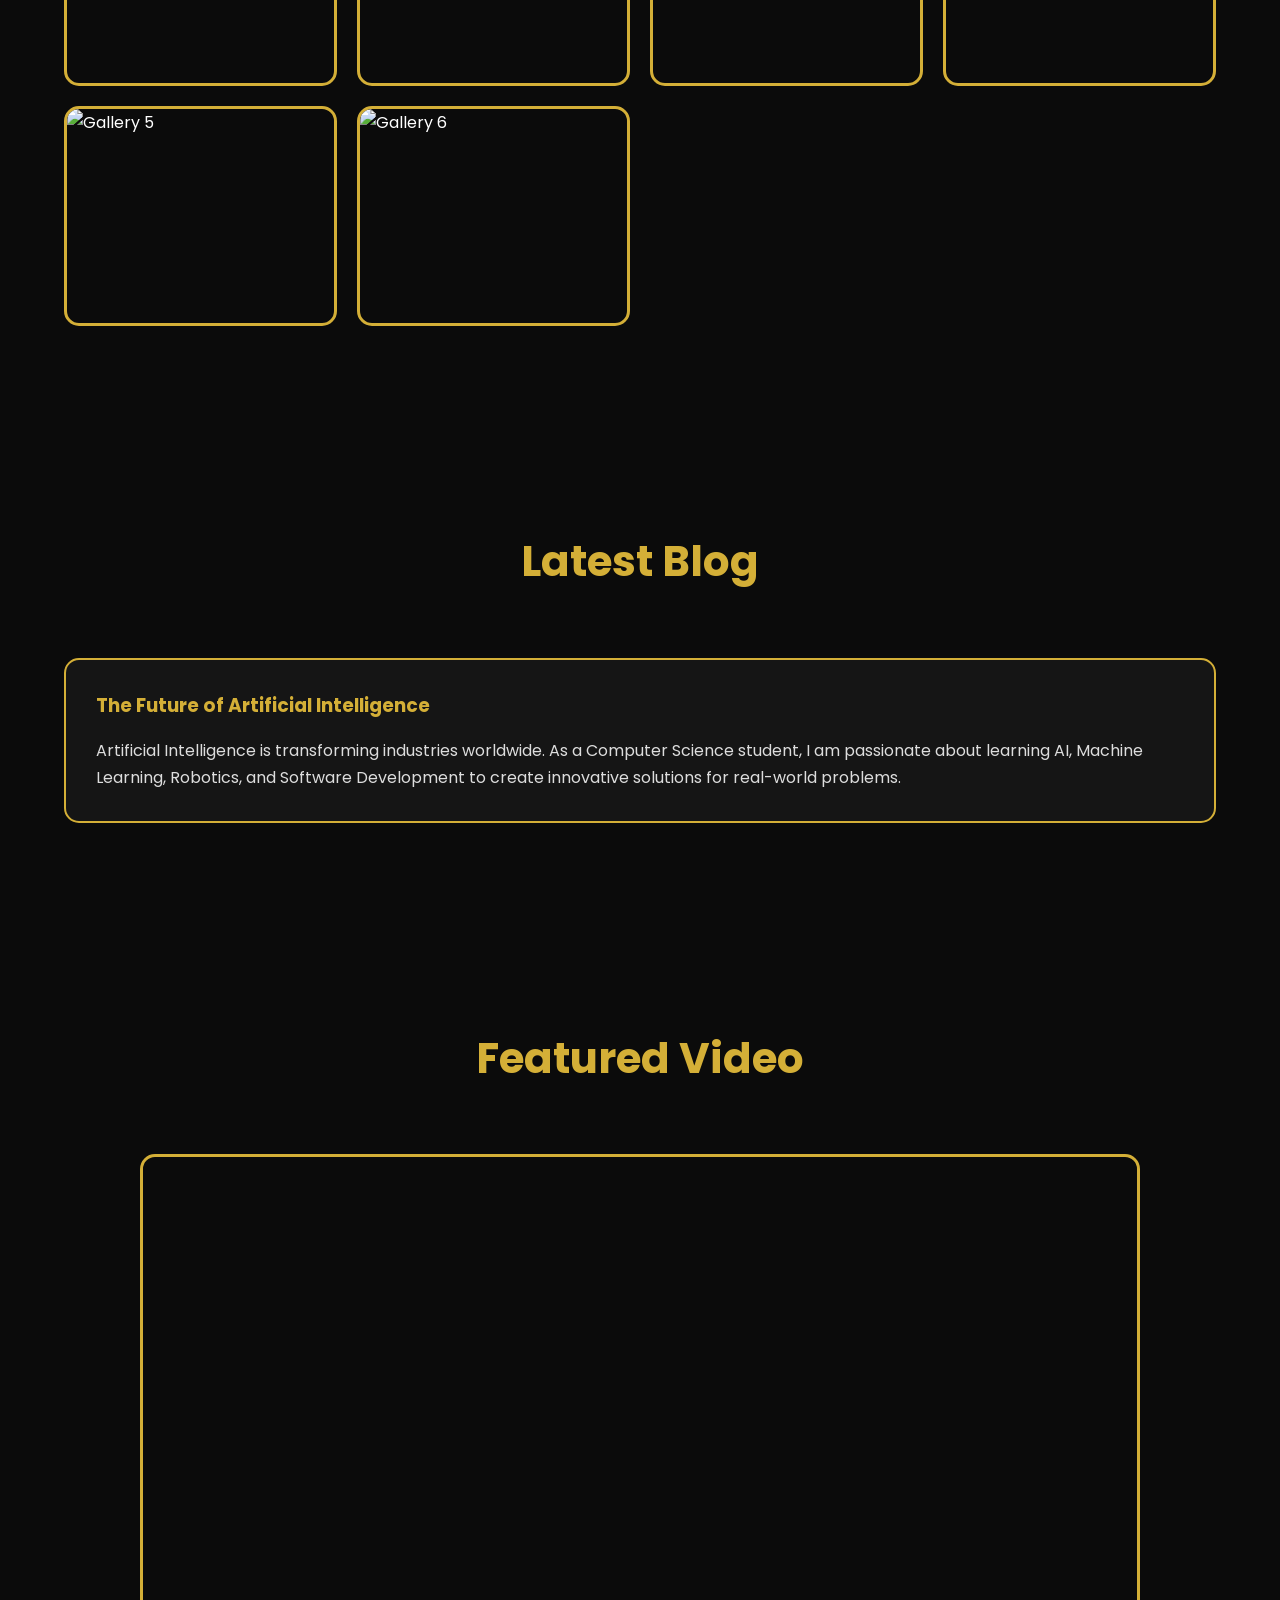
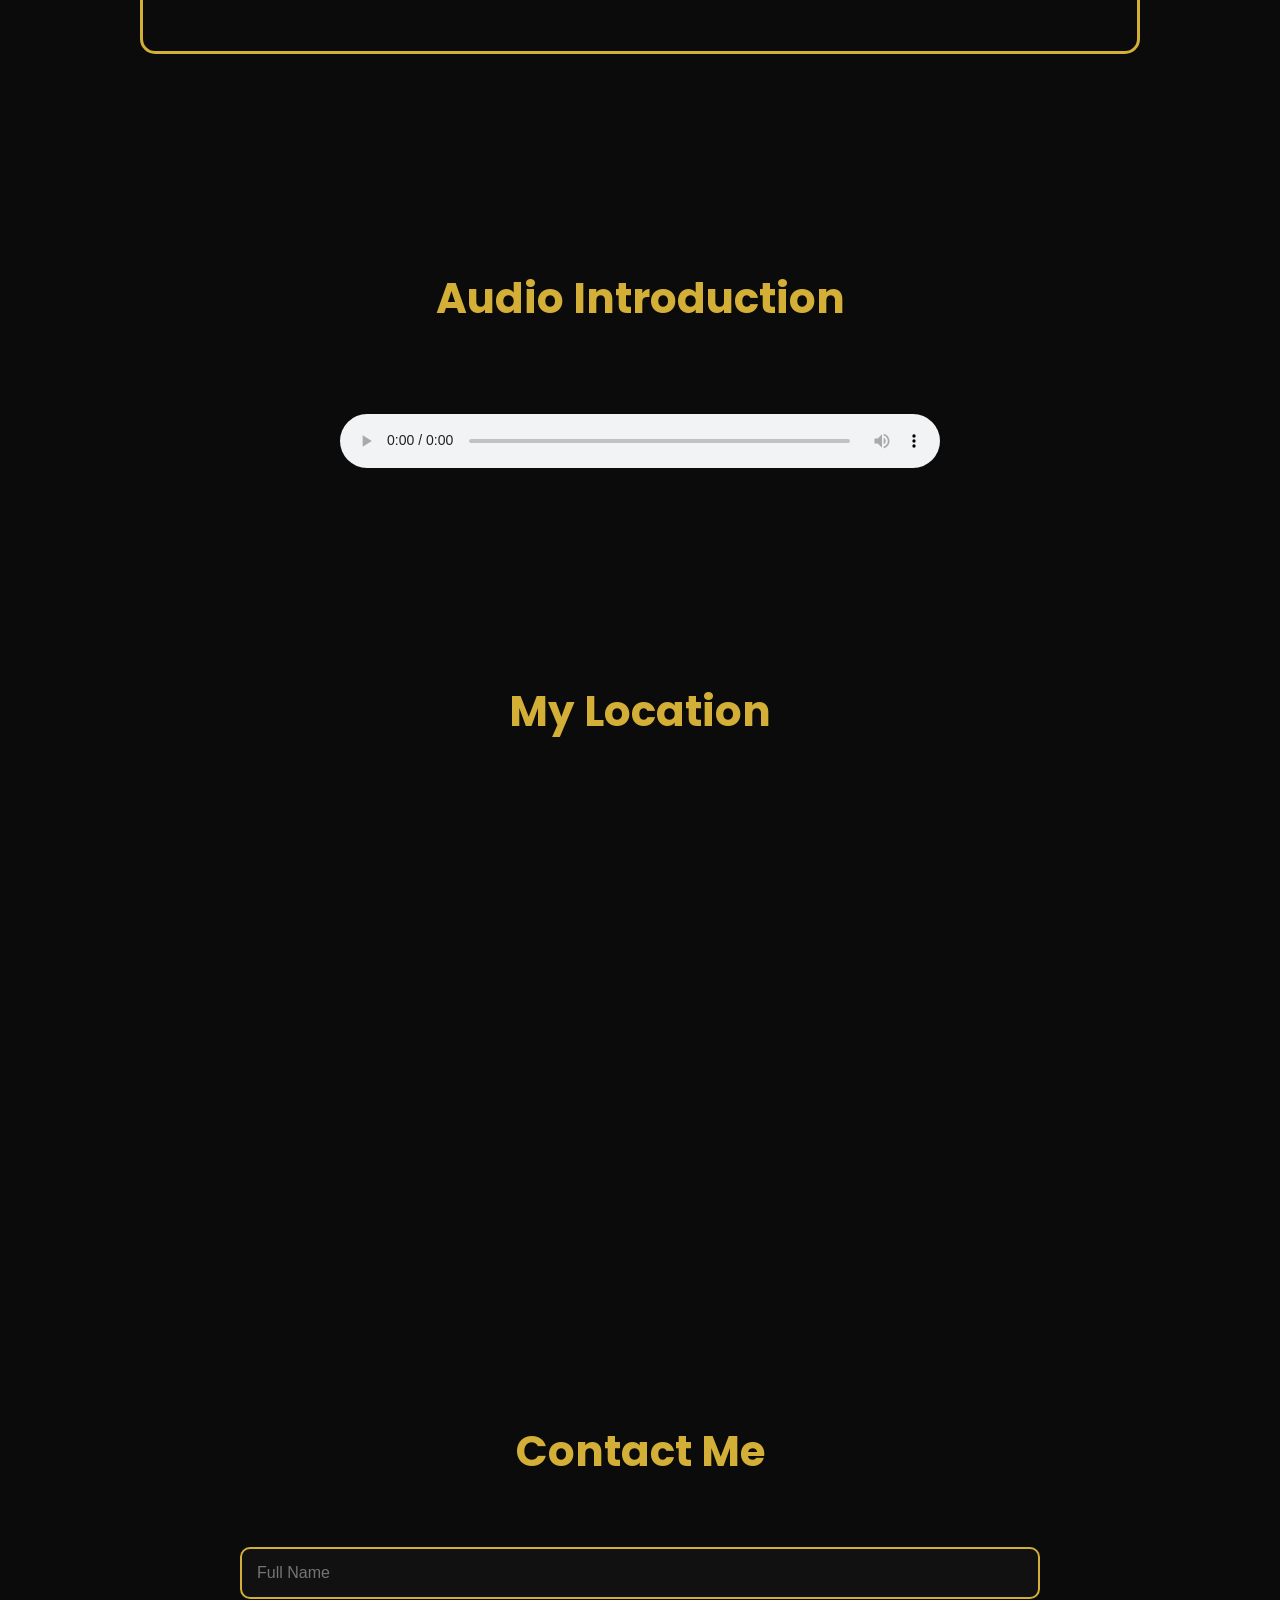
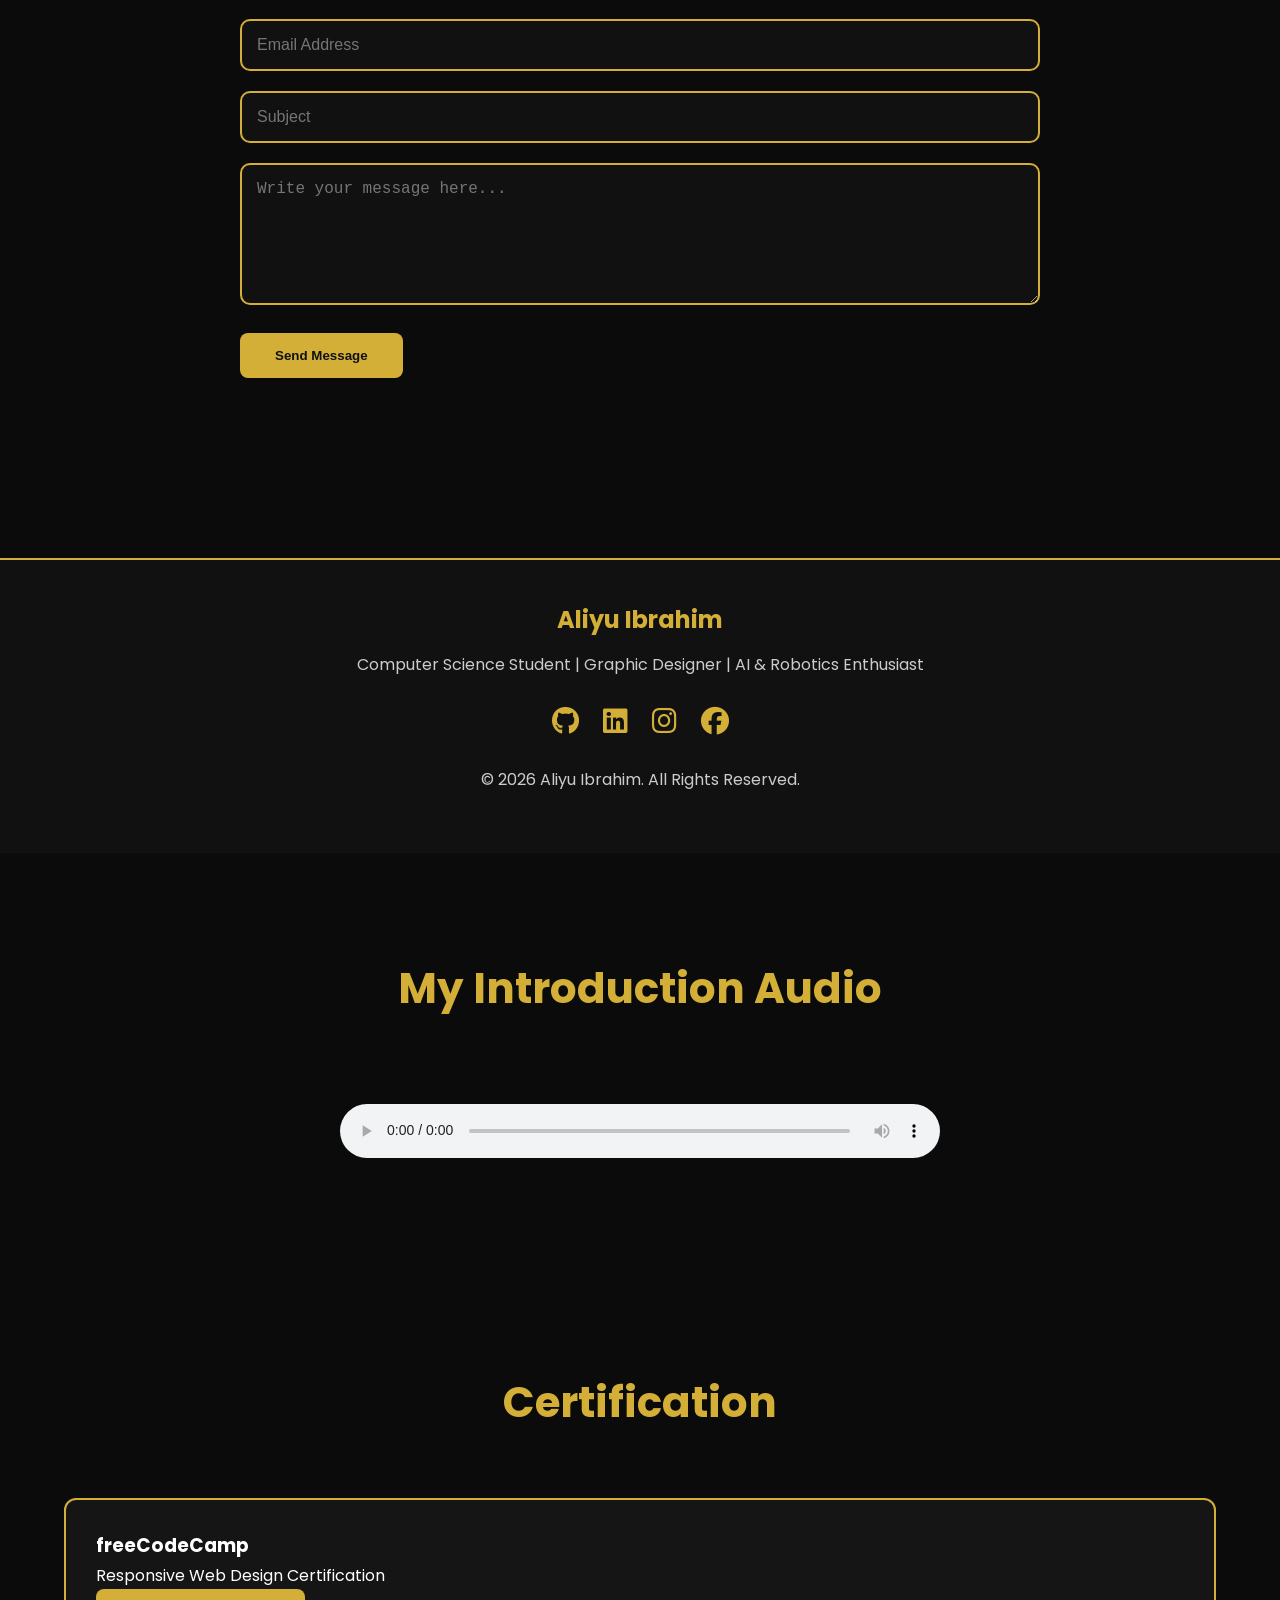
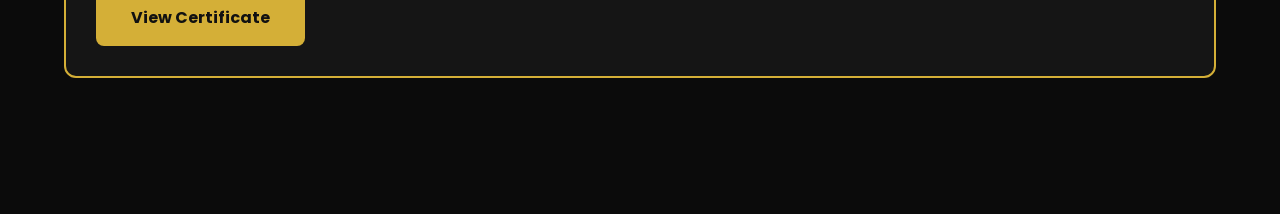
==== commit 3a10d11b: "Update index.html" ====
--- a/index.html
+++ b/index.html
@@ -568,6 +568,22 @@
     </footer>
 
 </body>
+
+    <section id="audio">
+
+<h2 class="section-title">
+My Introduction Audio
+</h2>
+
+<audio controls>
+
+<source src="audio/intro.mp3" type="audio/mpeg">
+
+Your browser does not support audio.
+
+</audio>
+
+</section>
 </html>
     <!-- CERTIFICATE -->
 
@@ -602,4 +618,4 @@
 
         </div>
 
-    </section>+    </section>
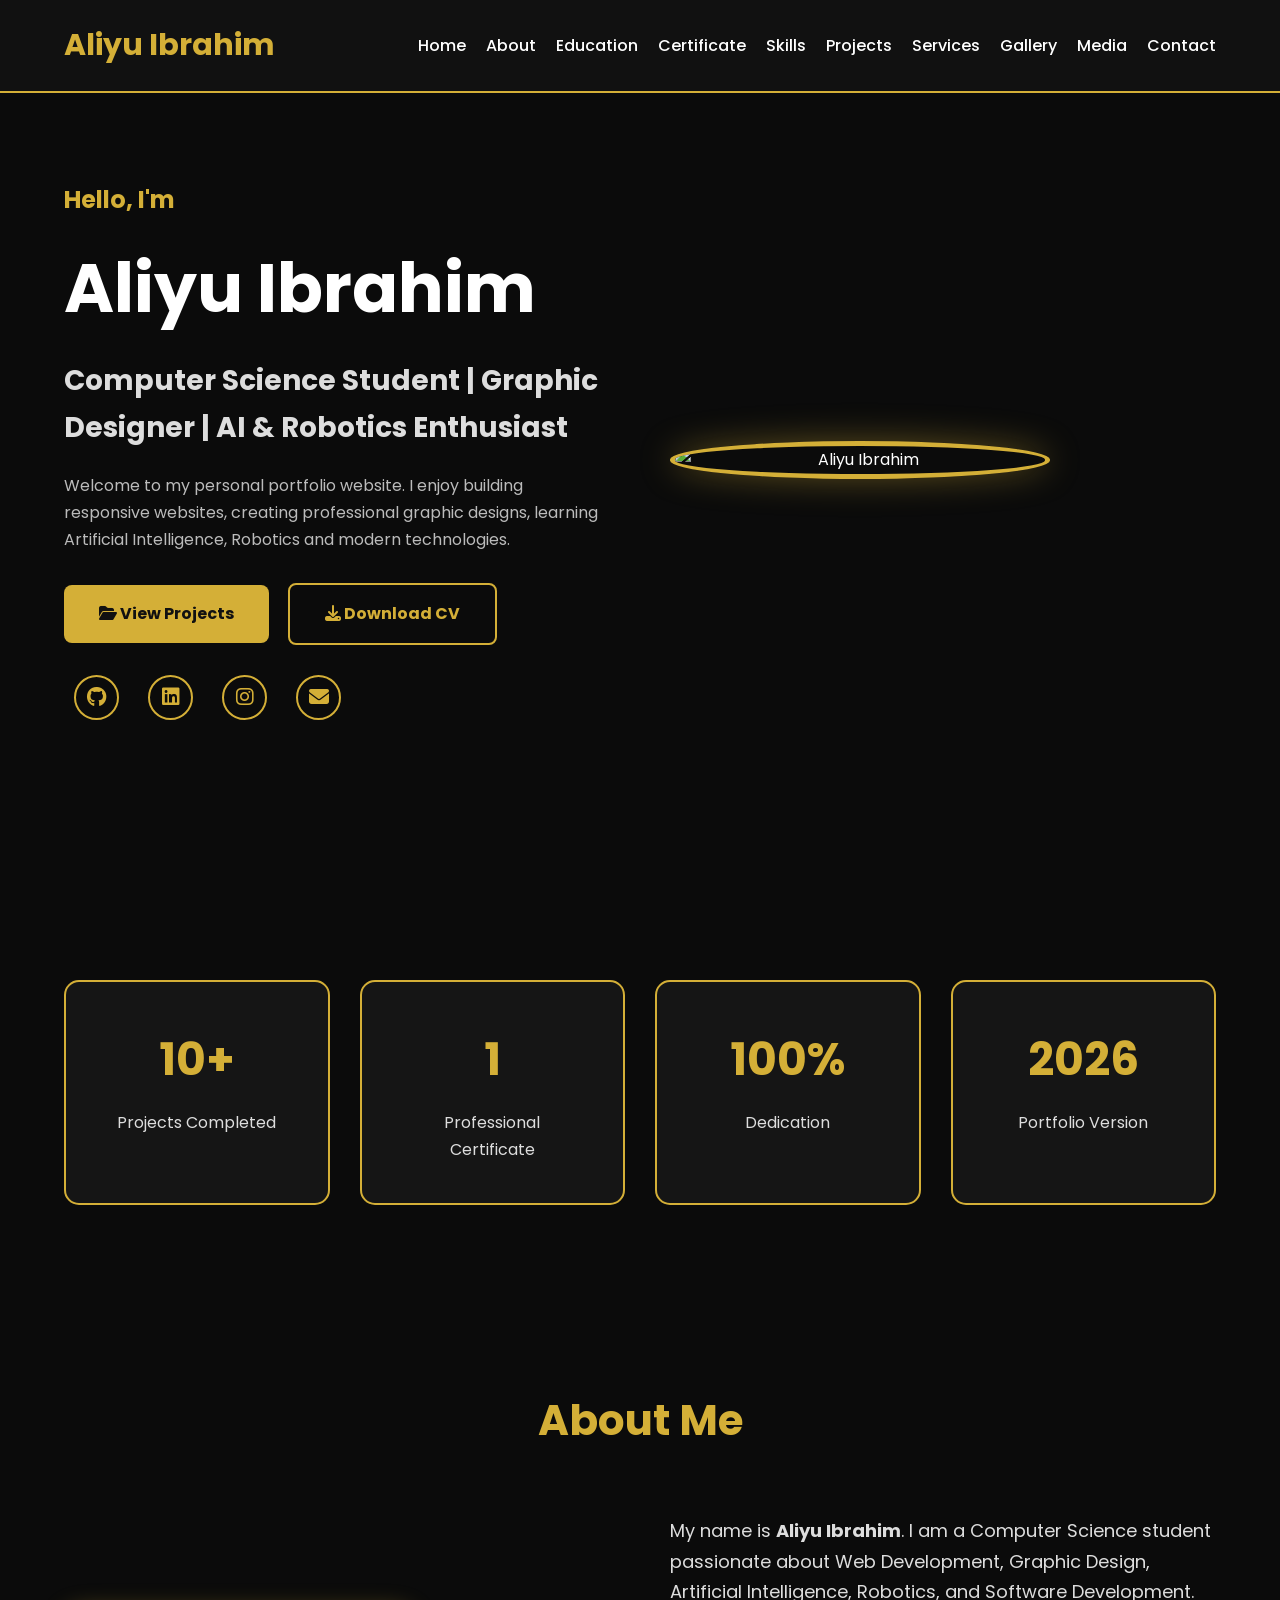
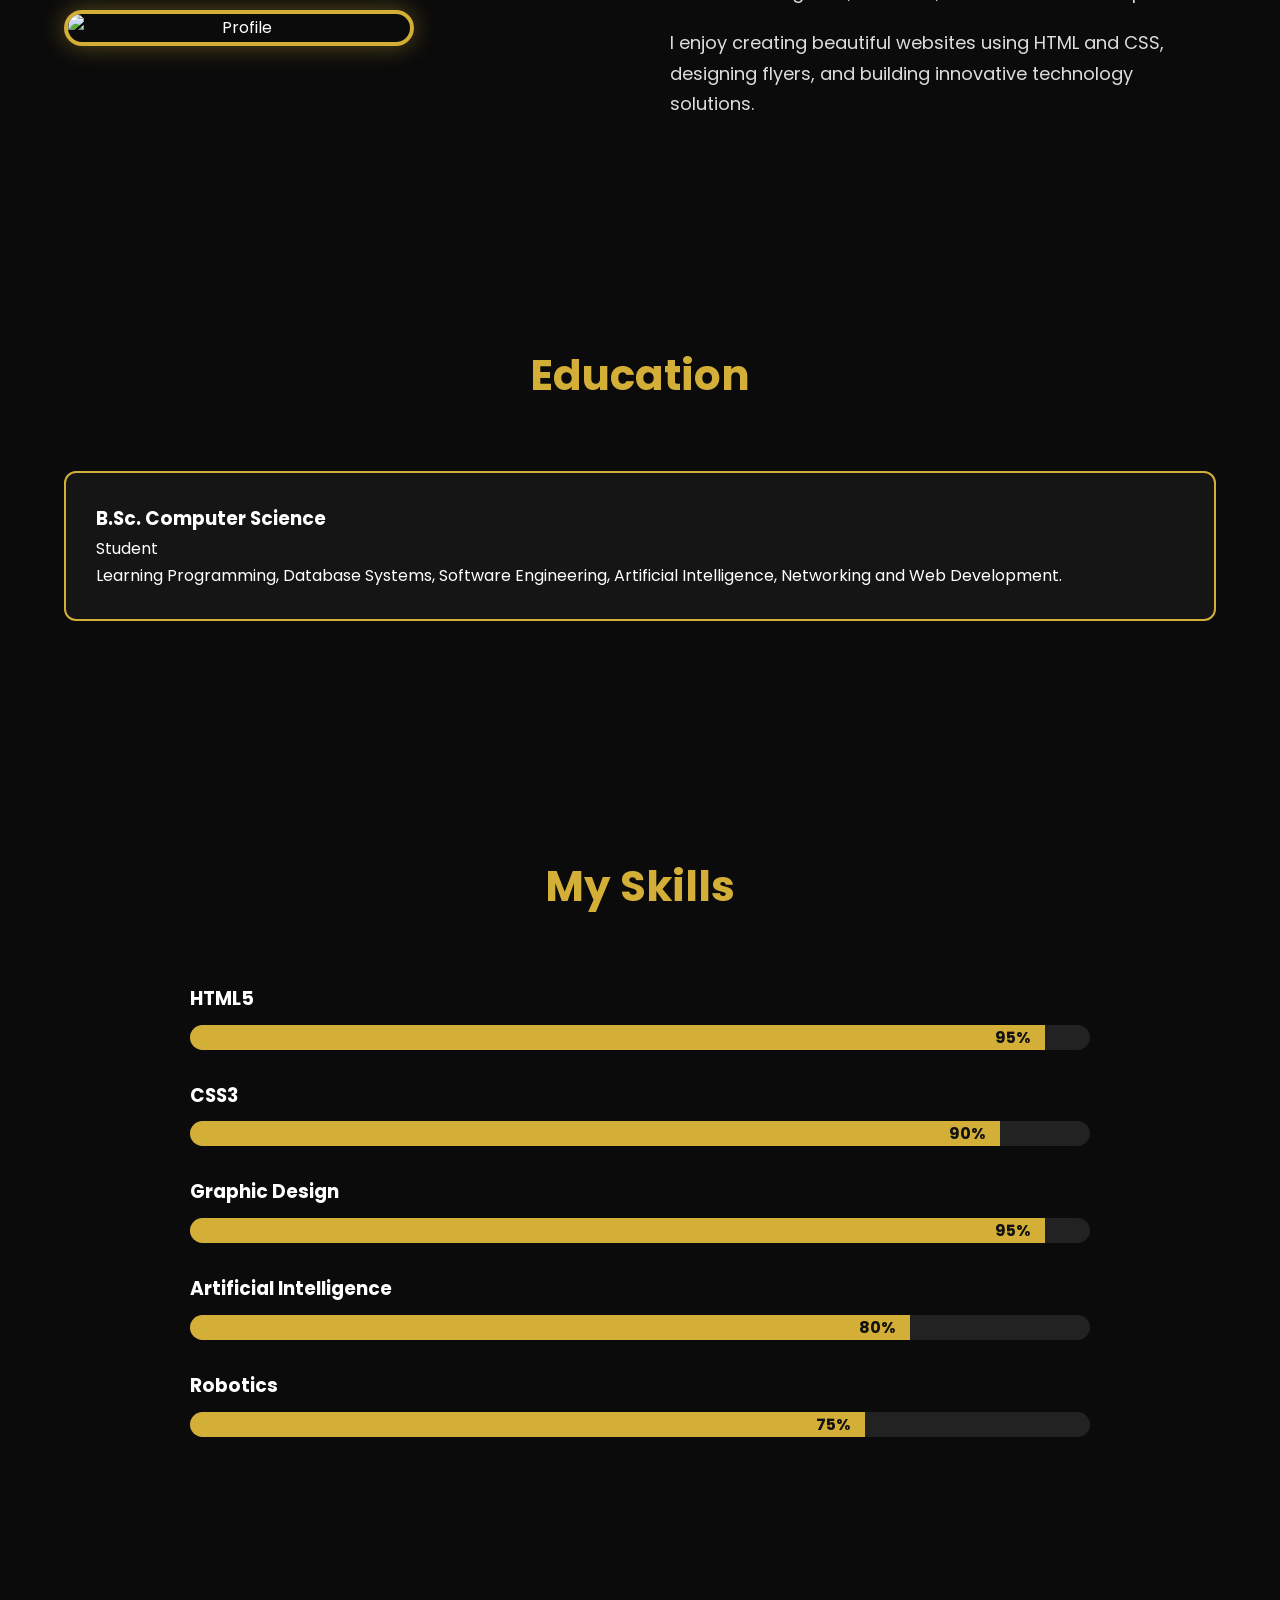
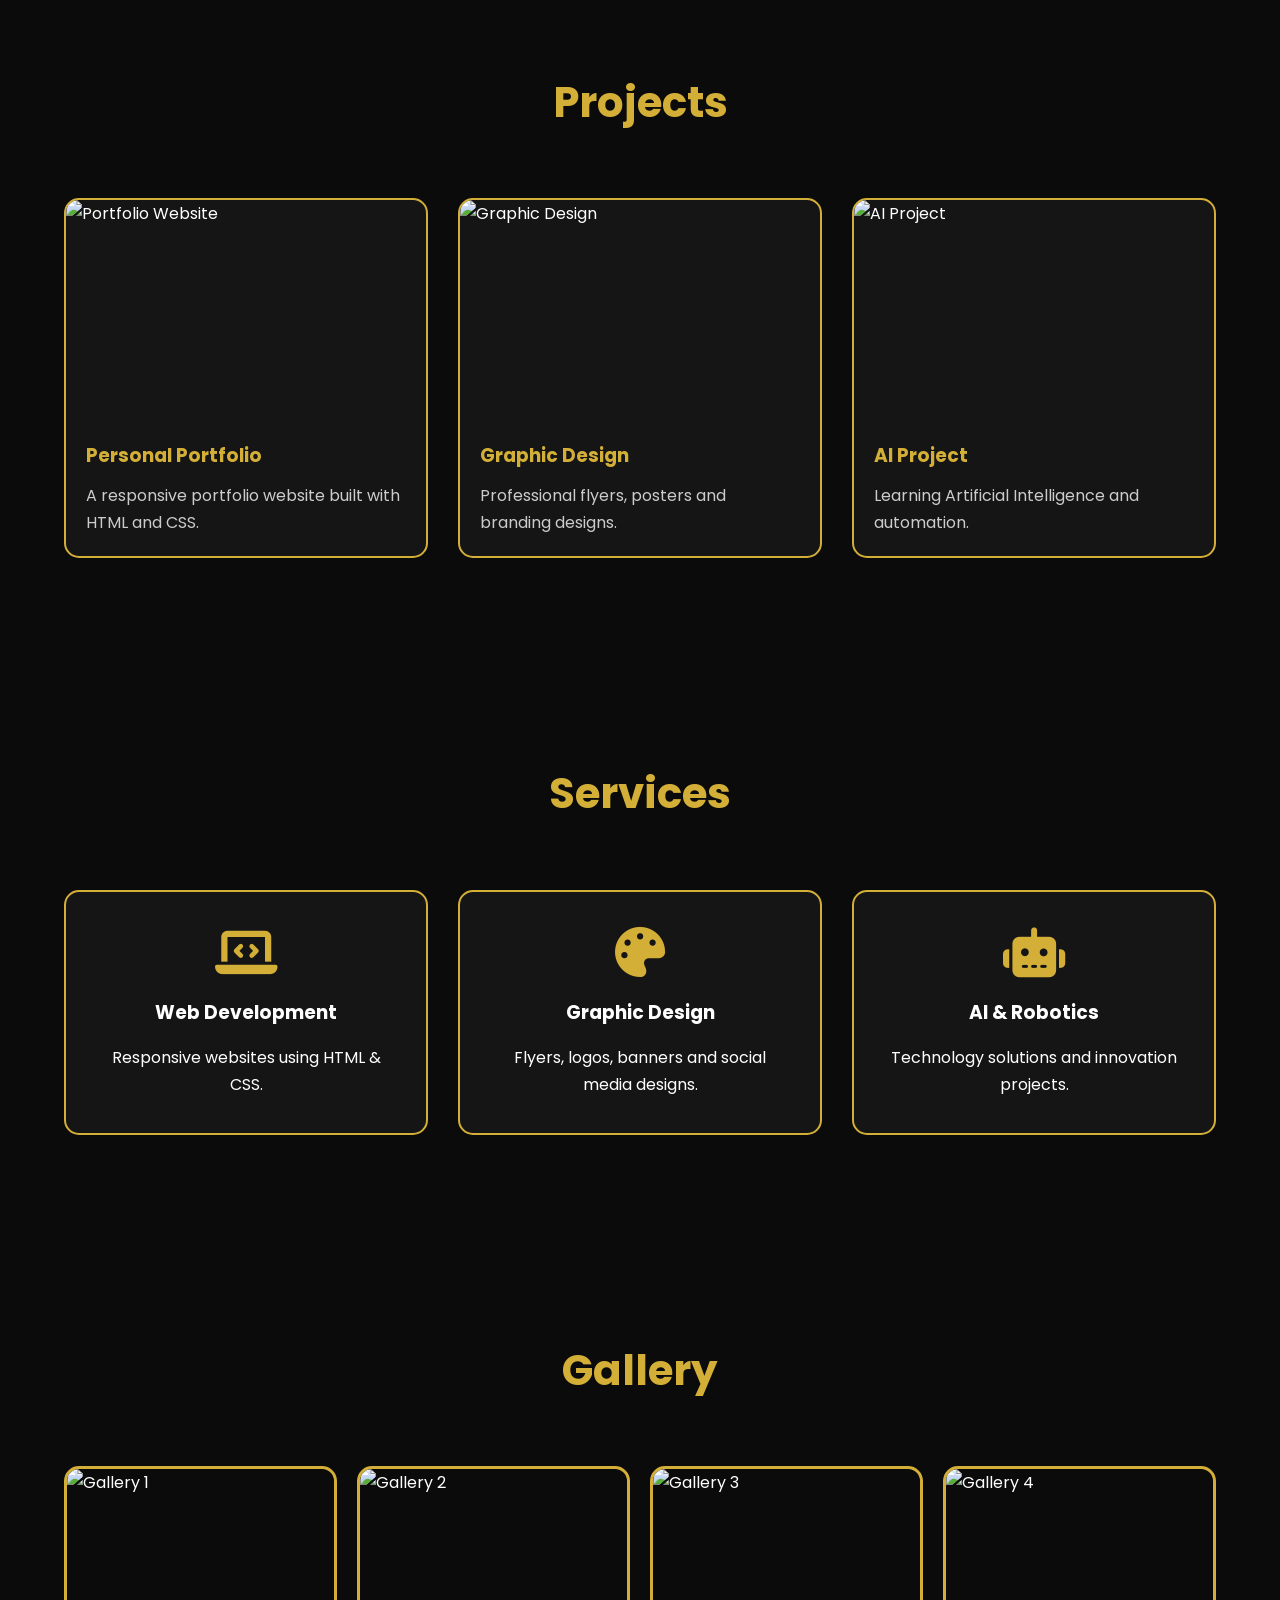
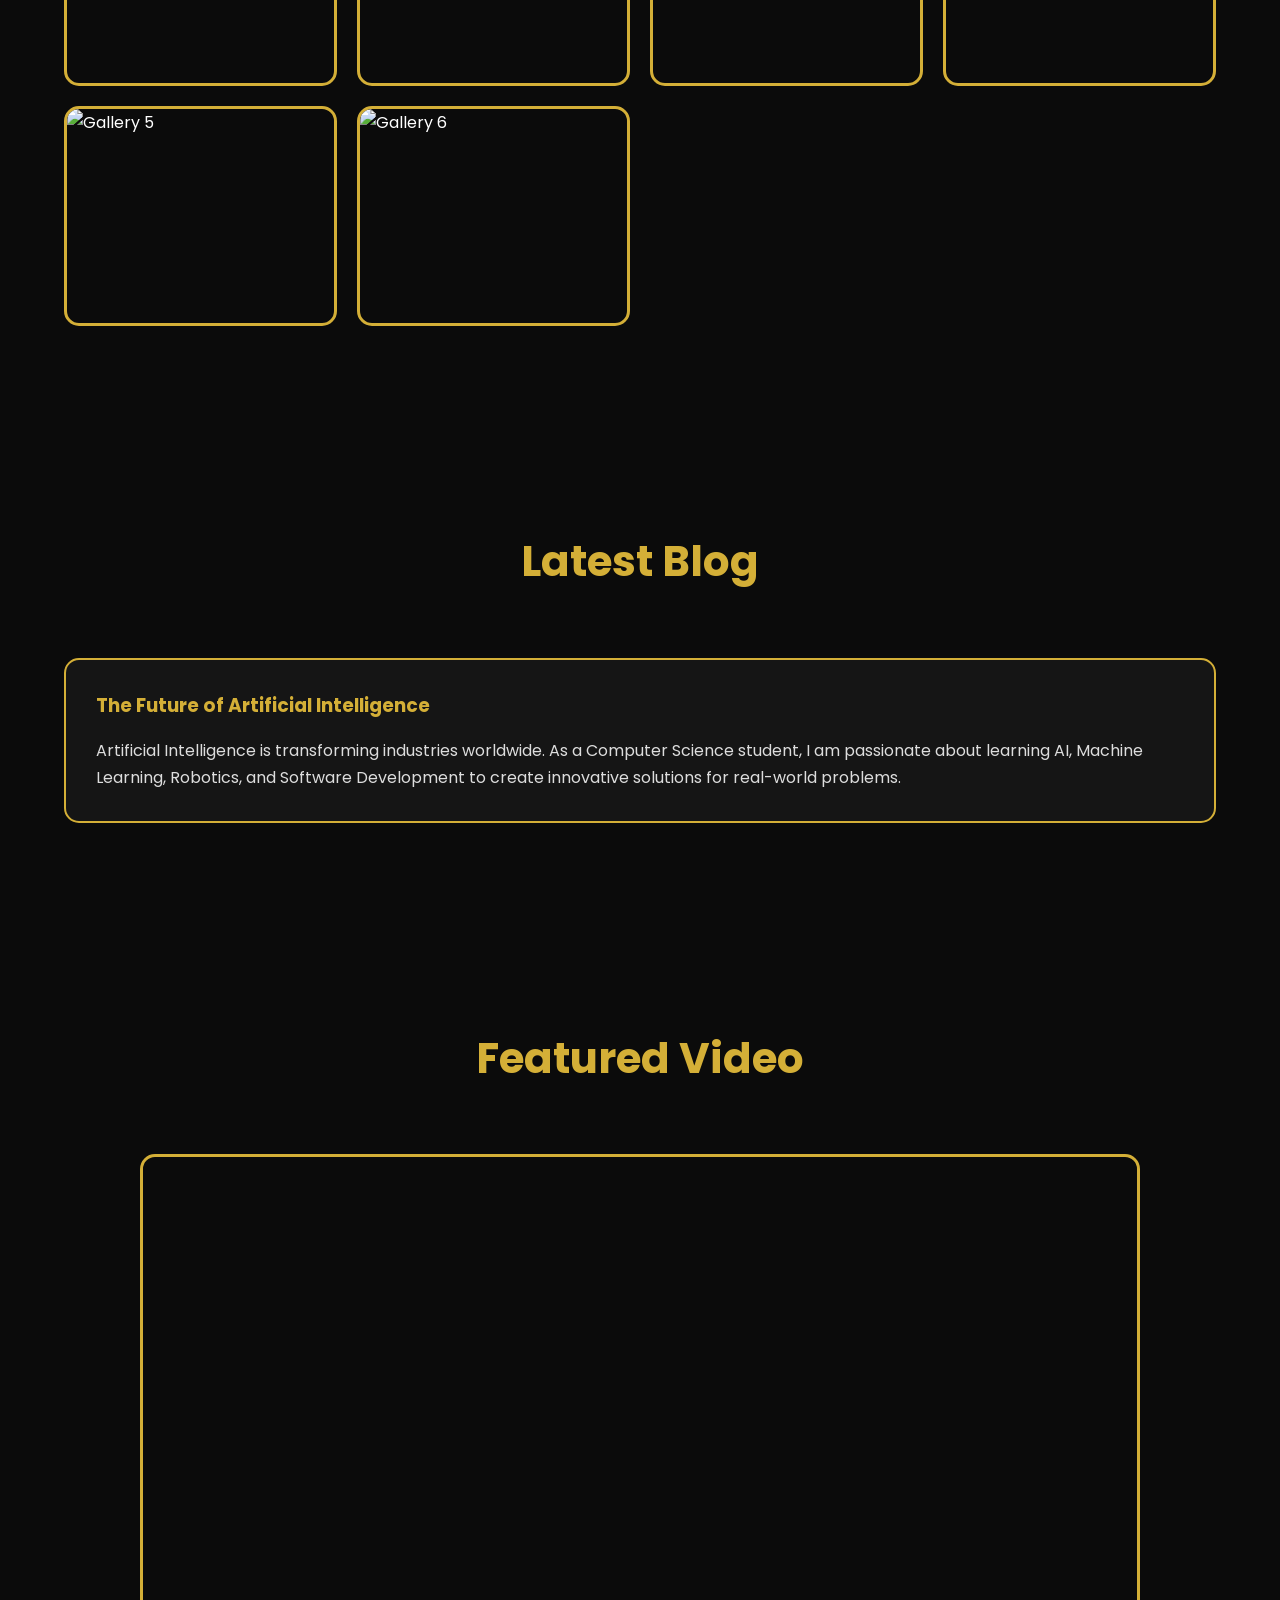
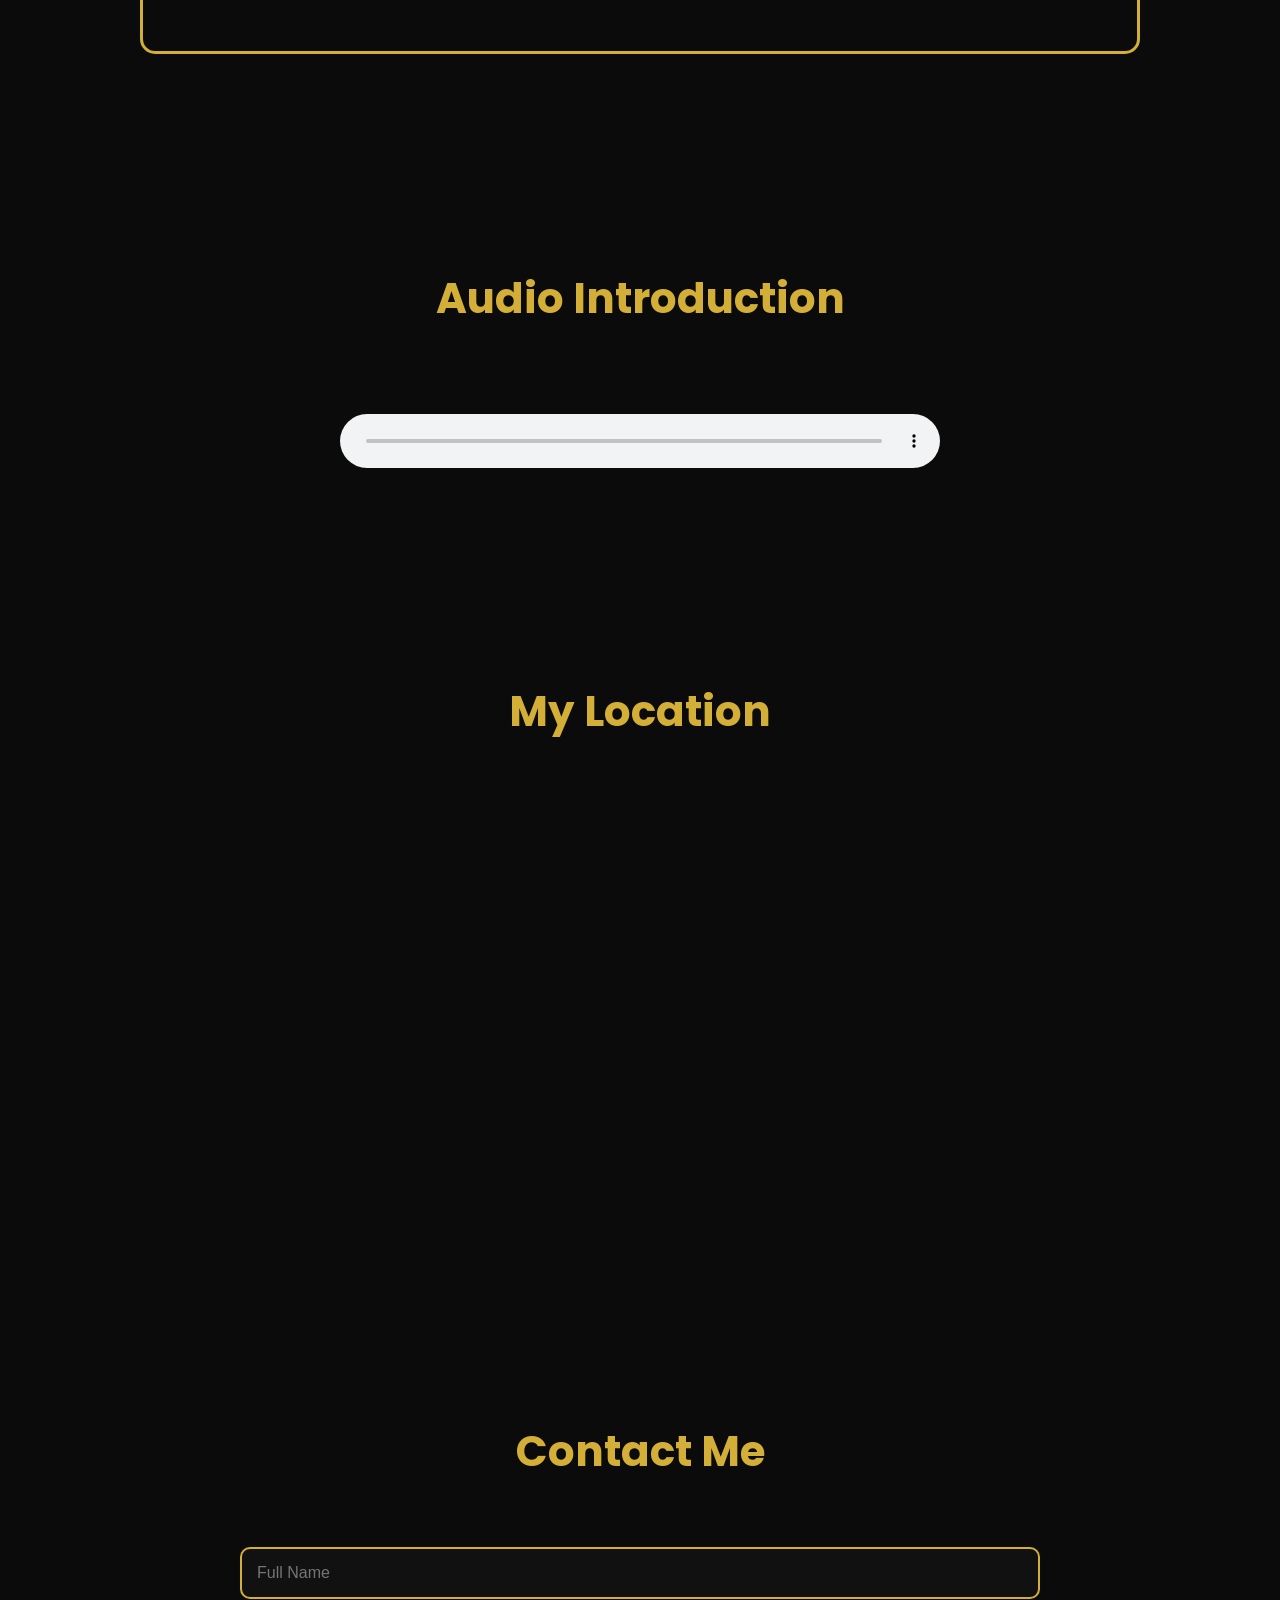
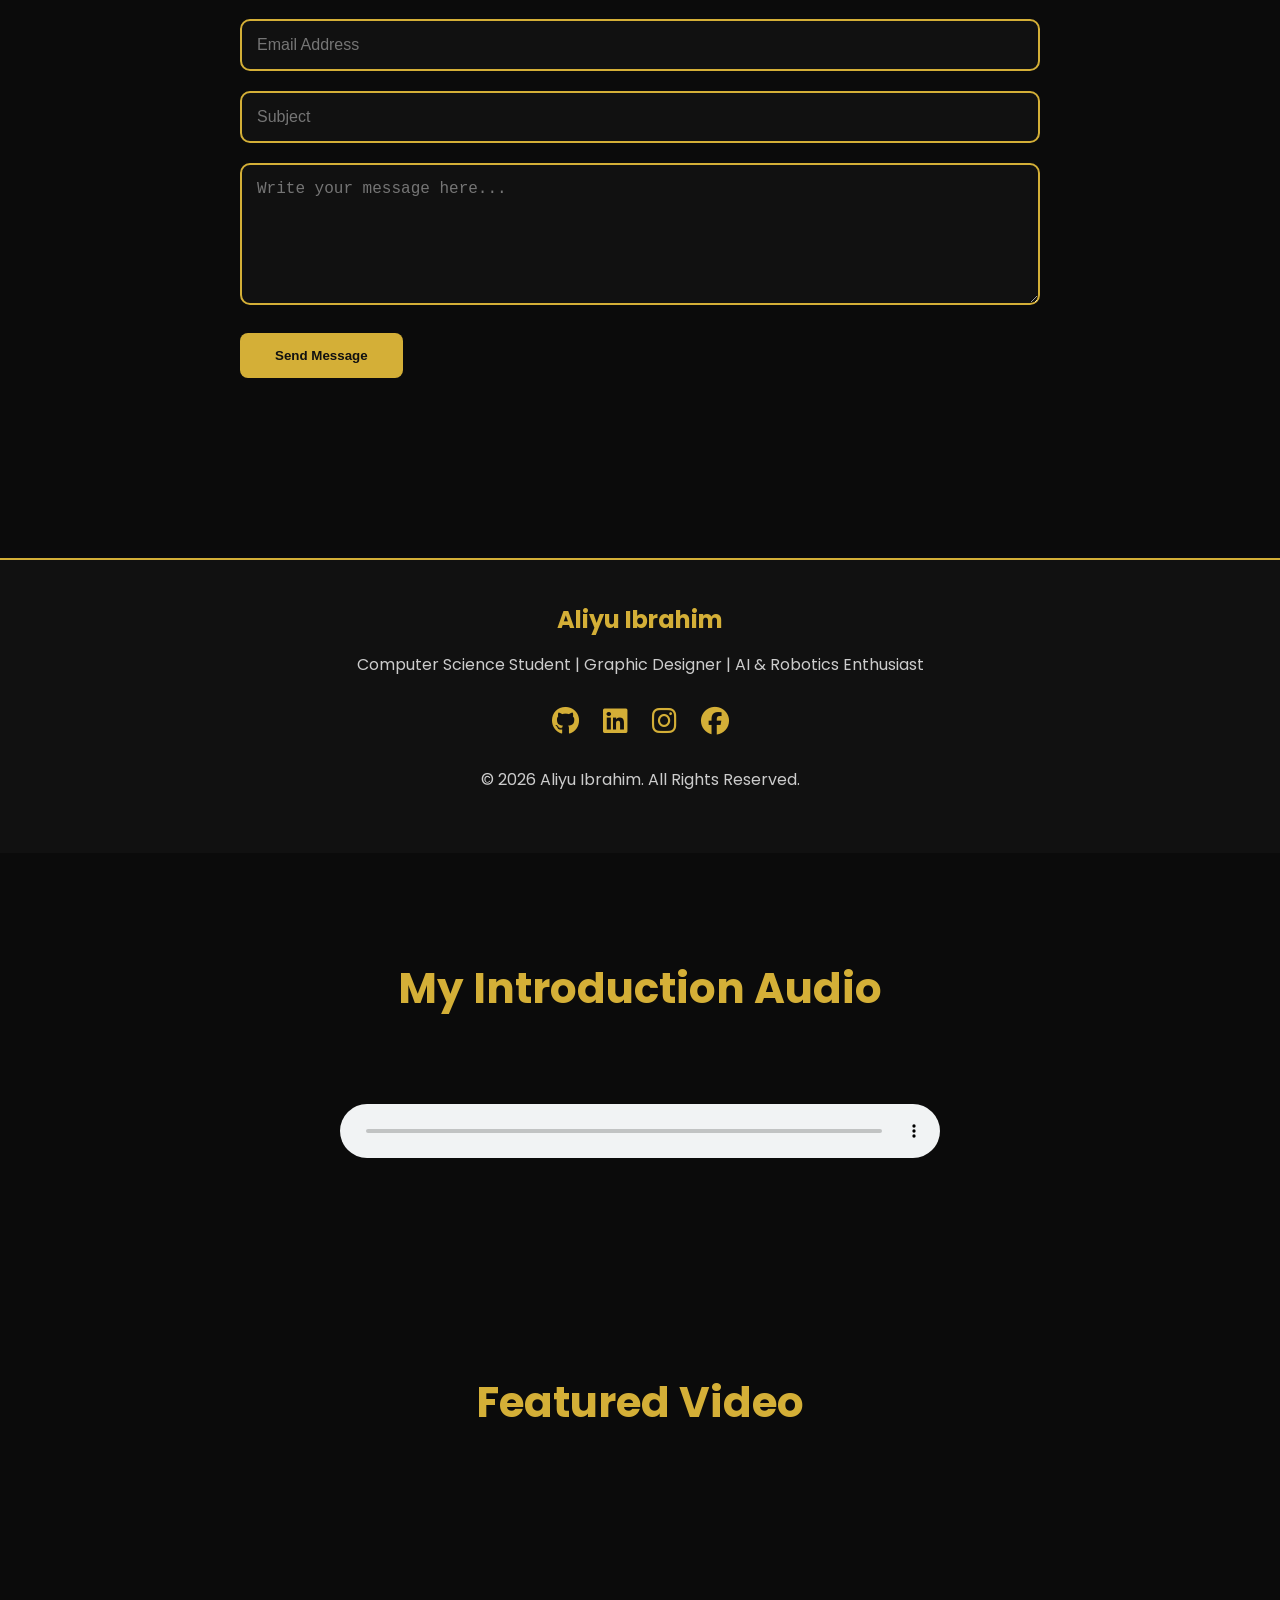
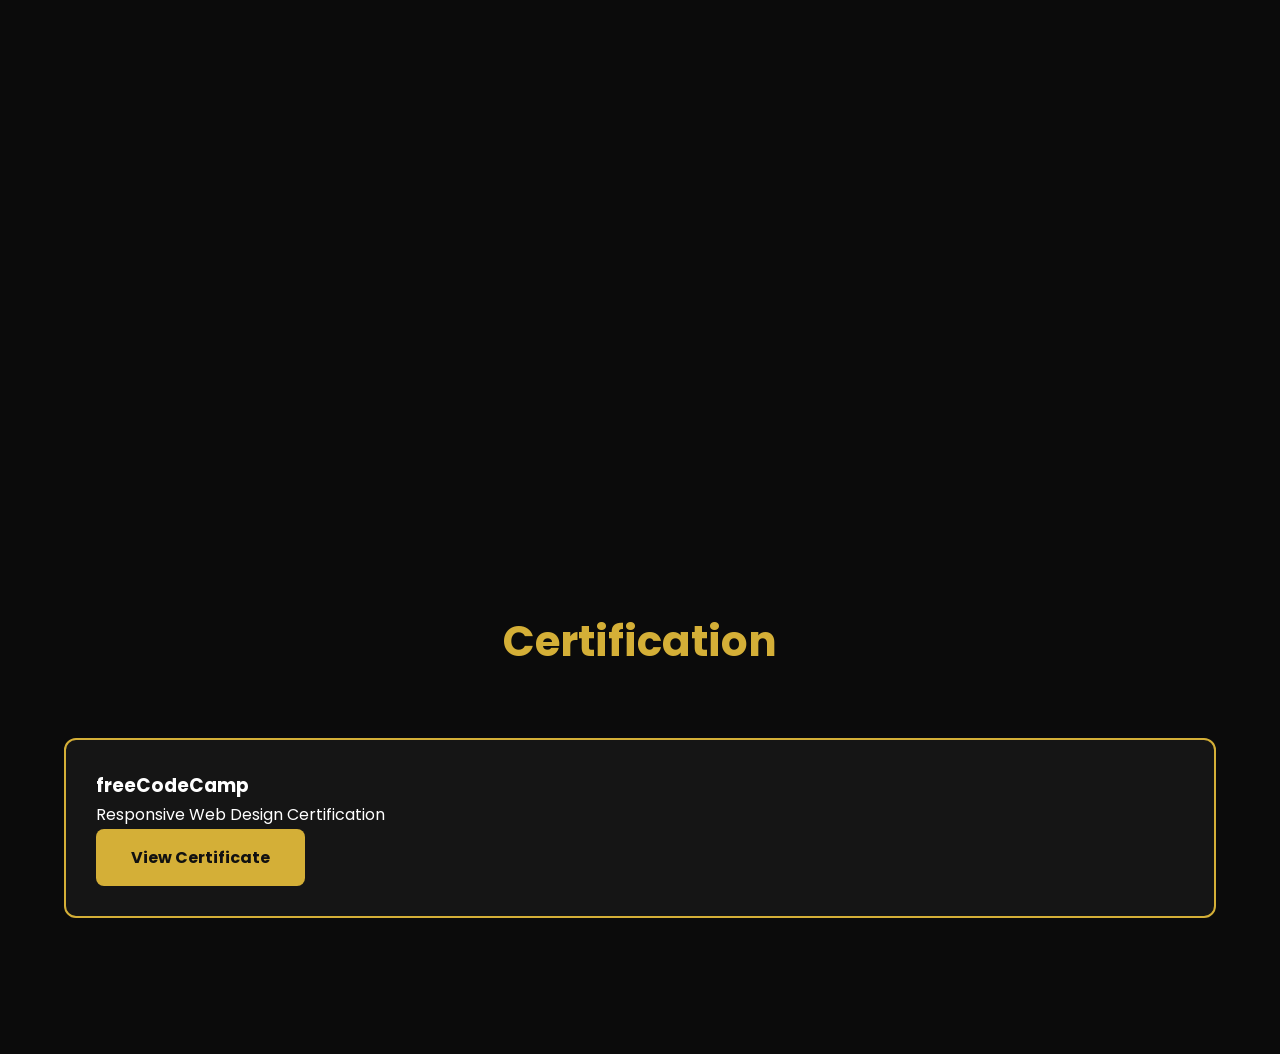
==== commit 1a79c3e8: "Fix HTML structure and update content" ====
--- a/index.html
+++ b/index.html
@@ -584,6 +584,31 @@
 </audio>
 
 </section>
+    <section id="video">
+
+<h2 class="section-title">
+Featured Video
+</h2>
+
+
+<iframe
+
+width="100%"
+
+height="500"
+
+src="https://www.youtube.com/embed/YOUR_VIDEO_ID"
+
+title="Portfolio Video"
+
+frameborder="0"
+
+allowfullscreen>
+
+</iframe>
+
+
+</section>
 </html>
     <!-- CERTIFICATE -->
 
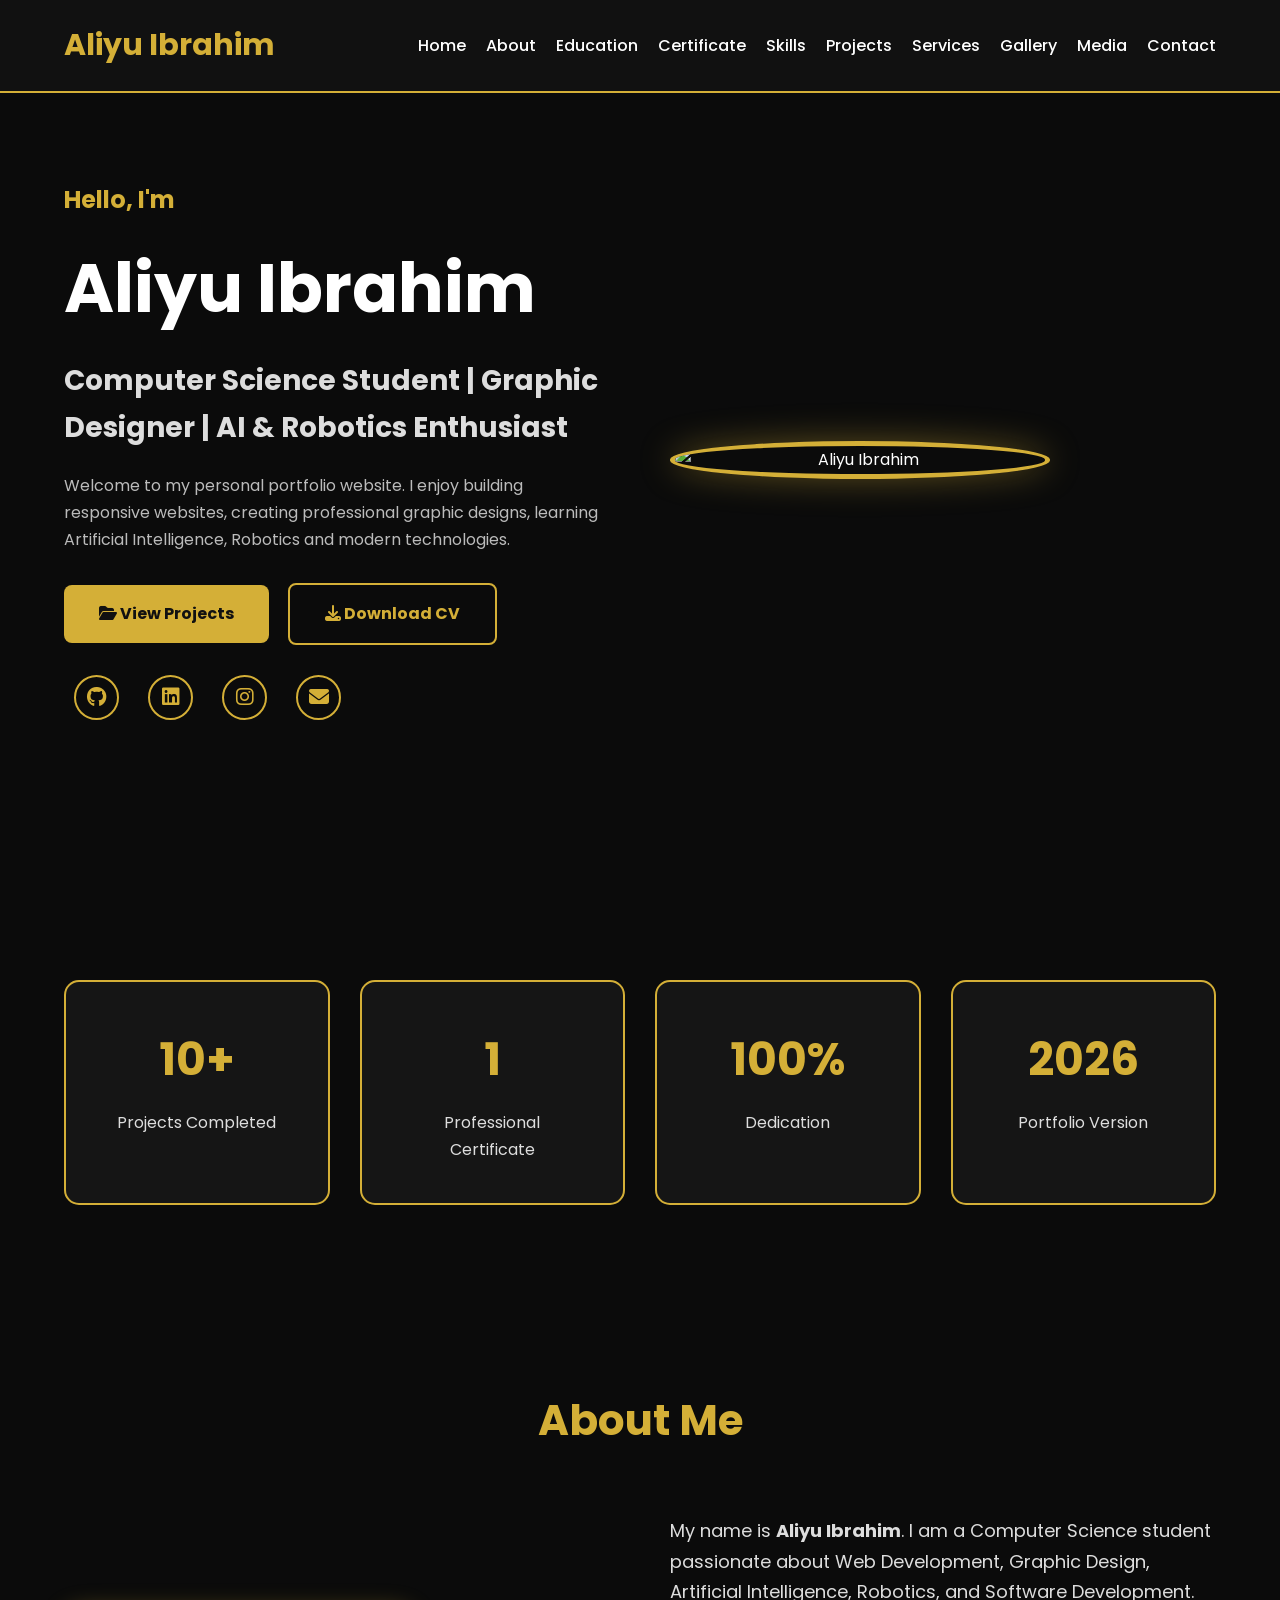
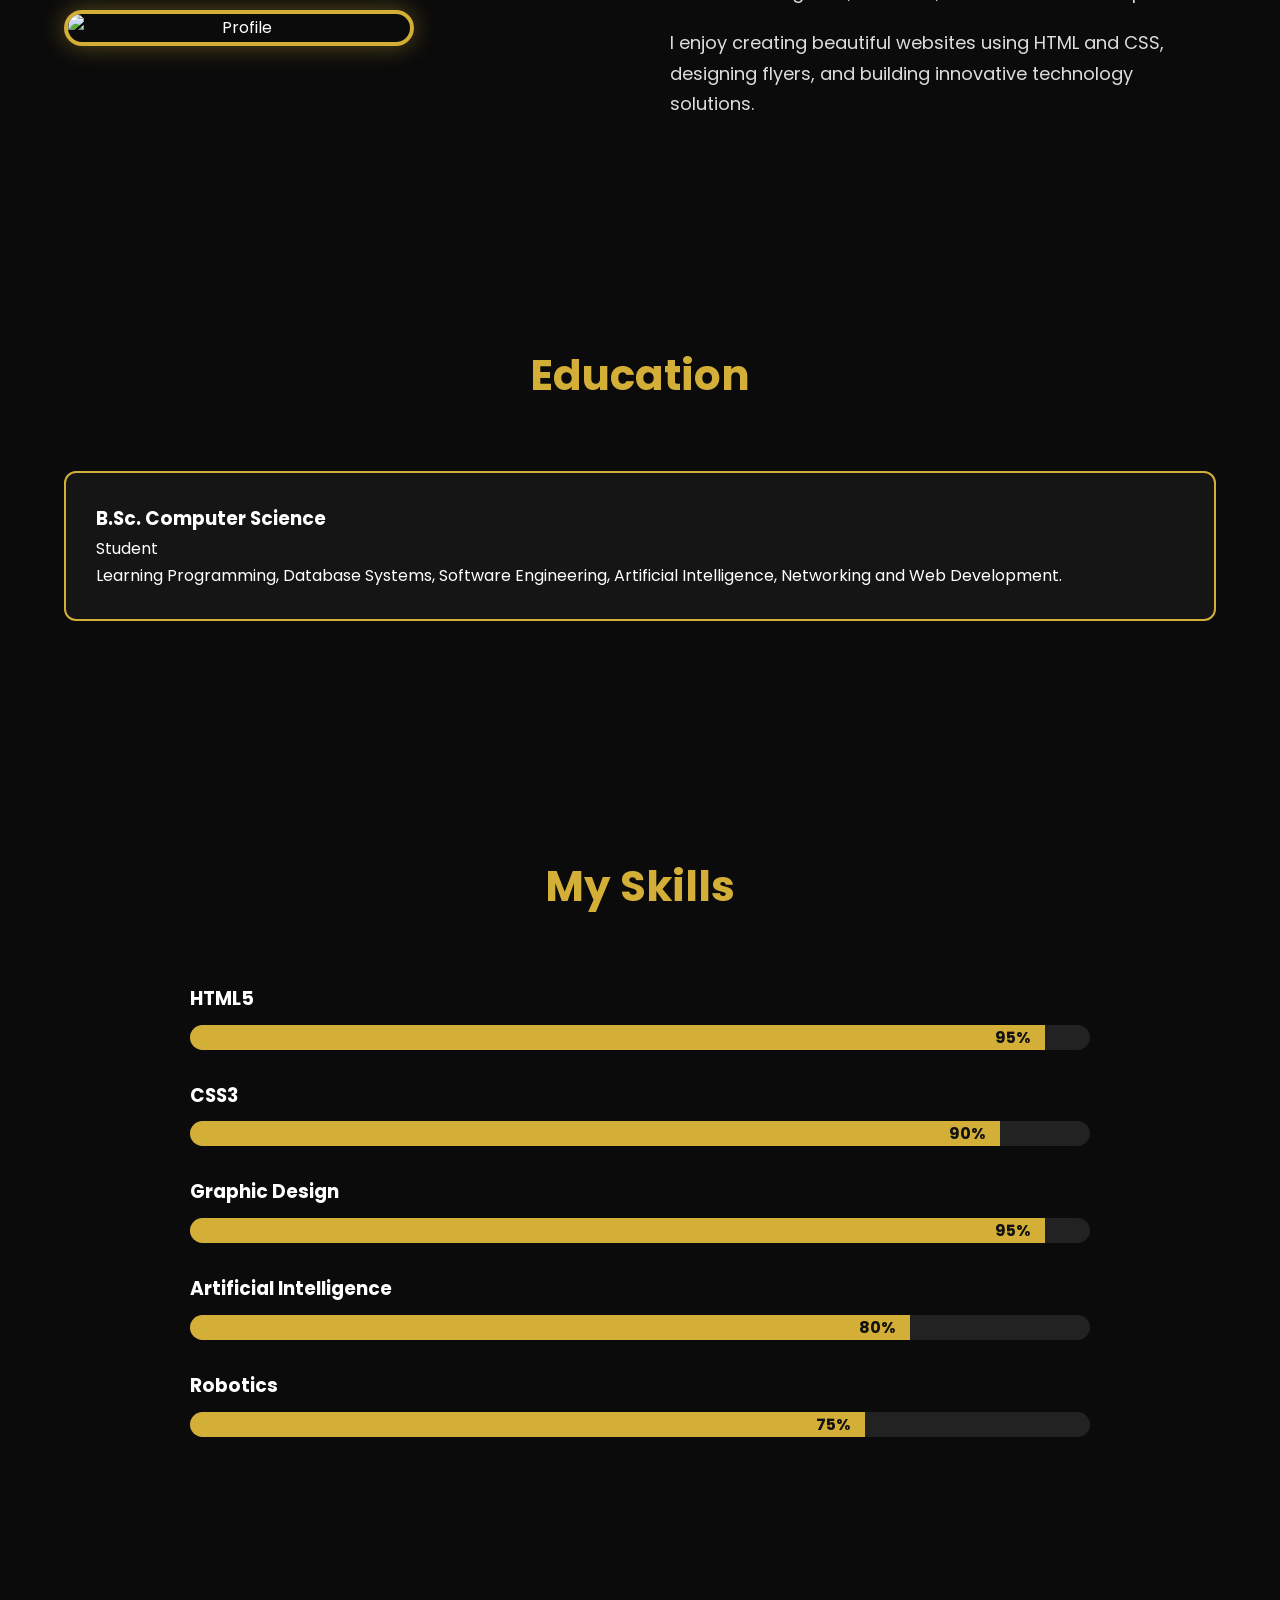
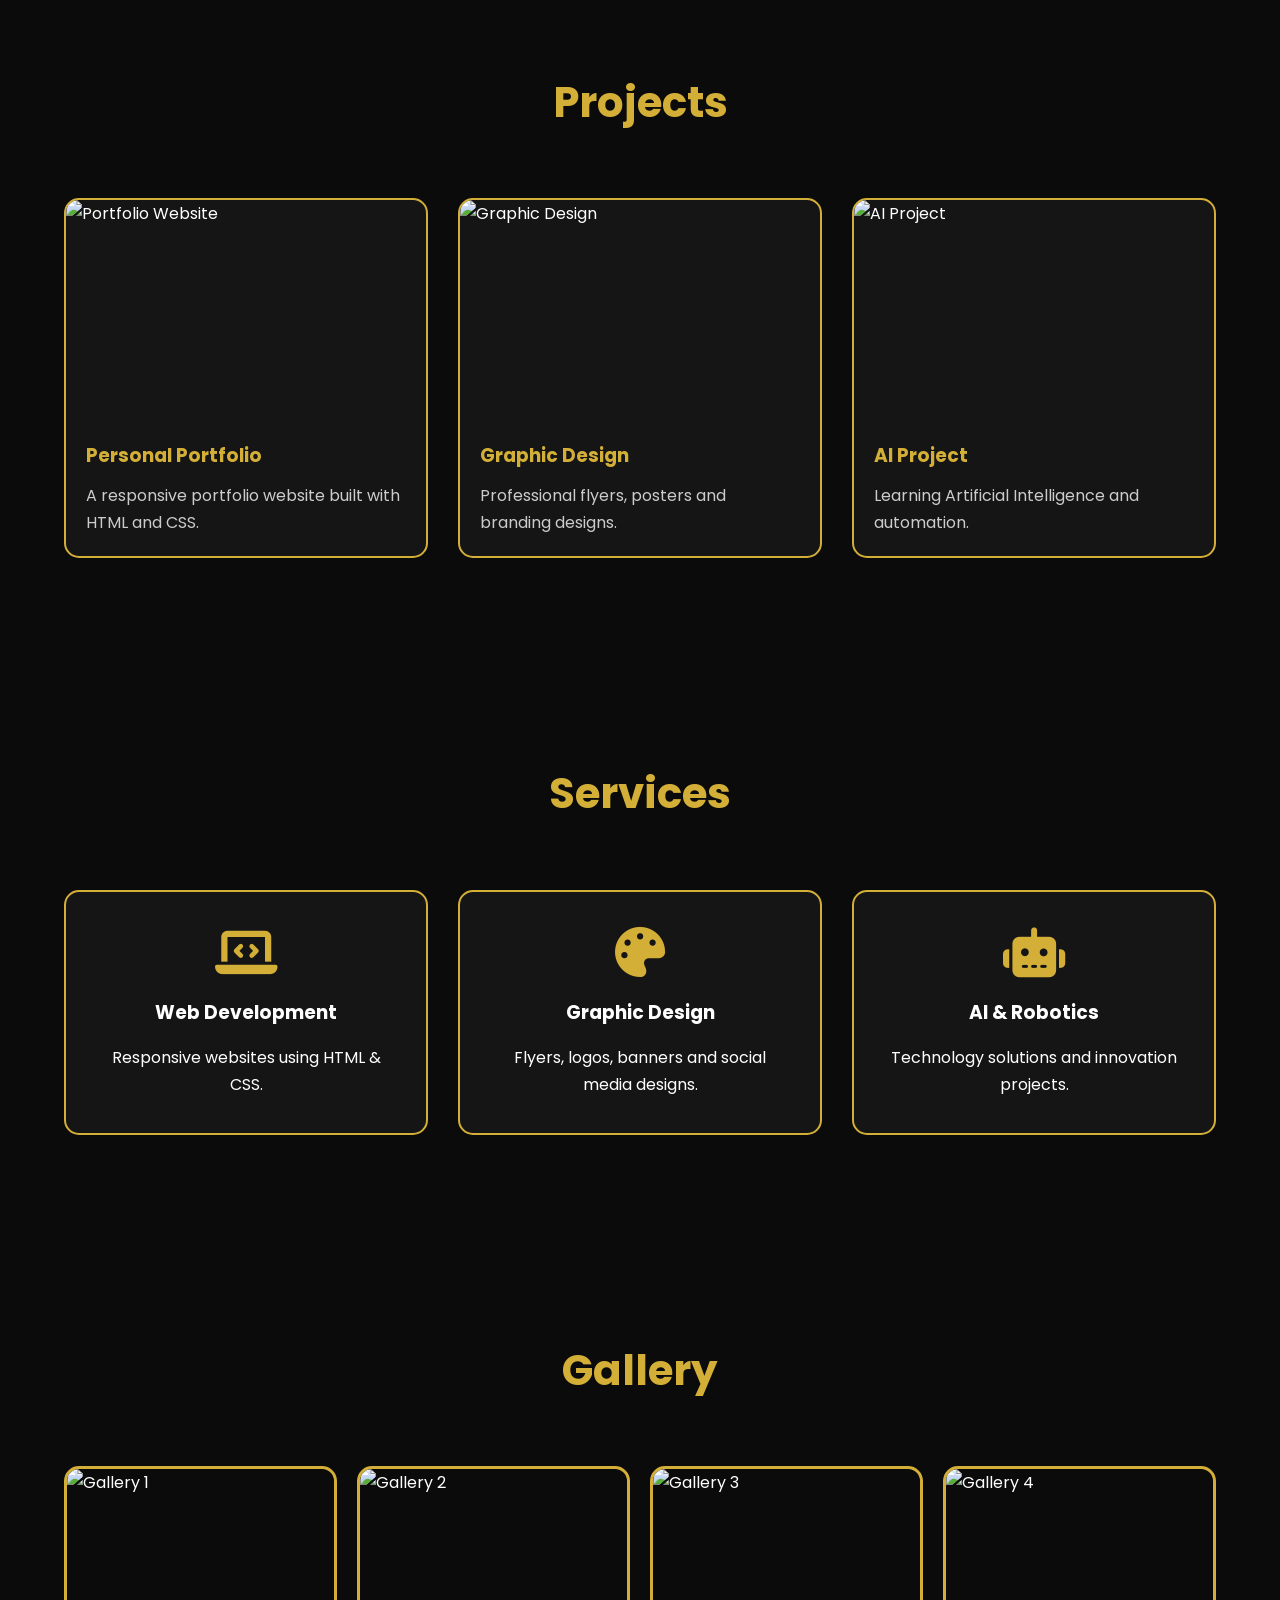
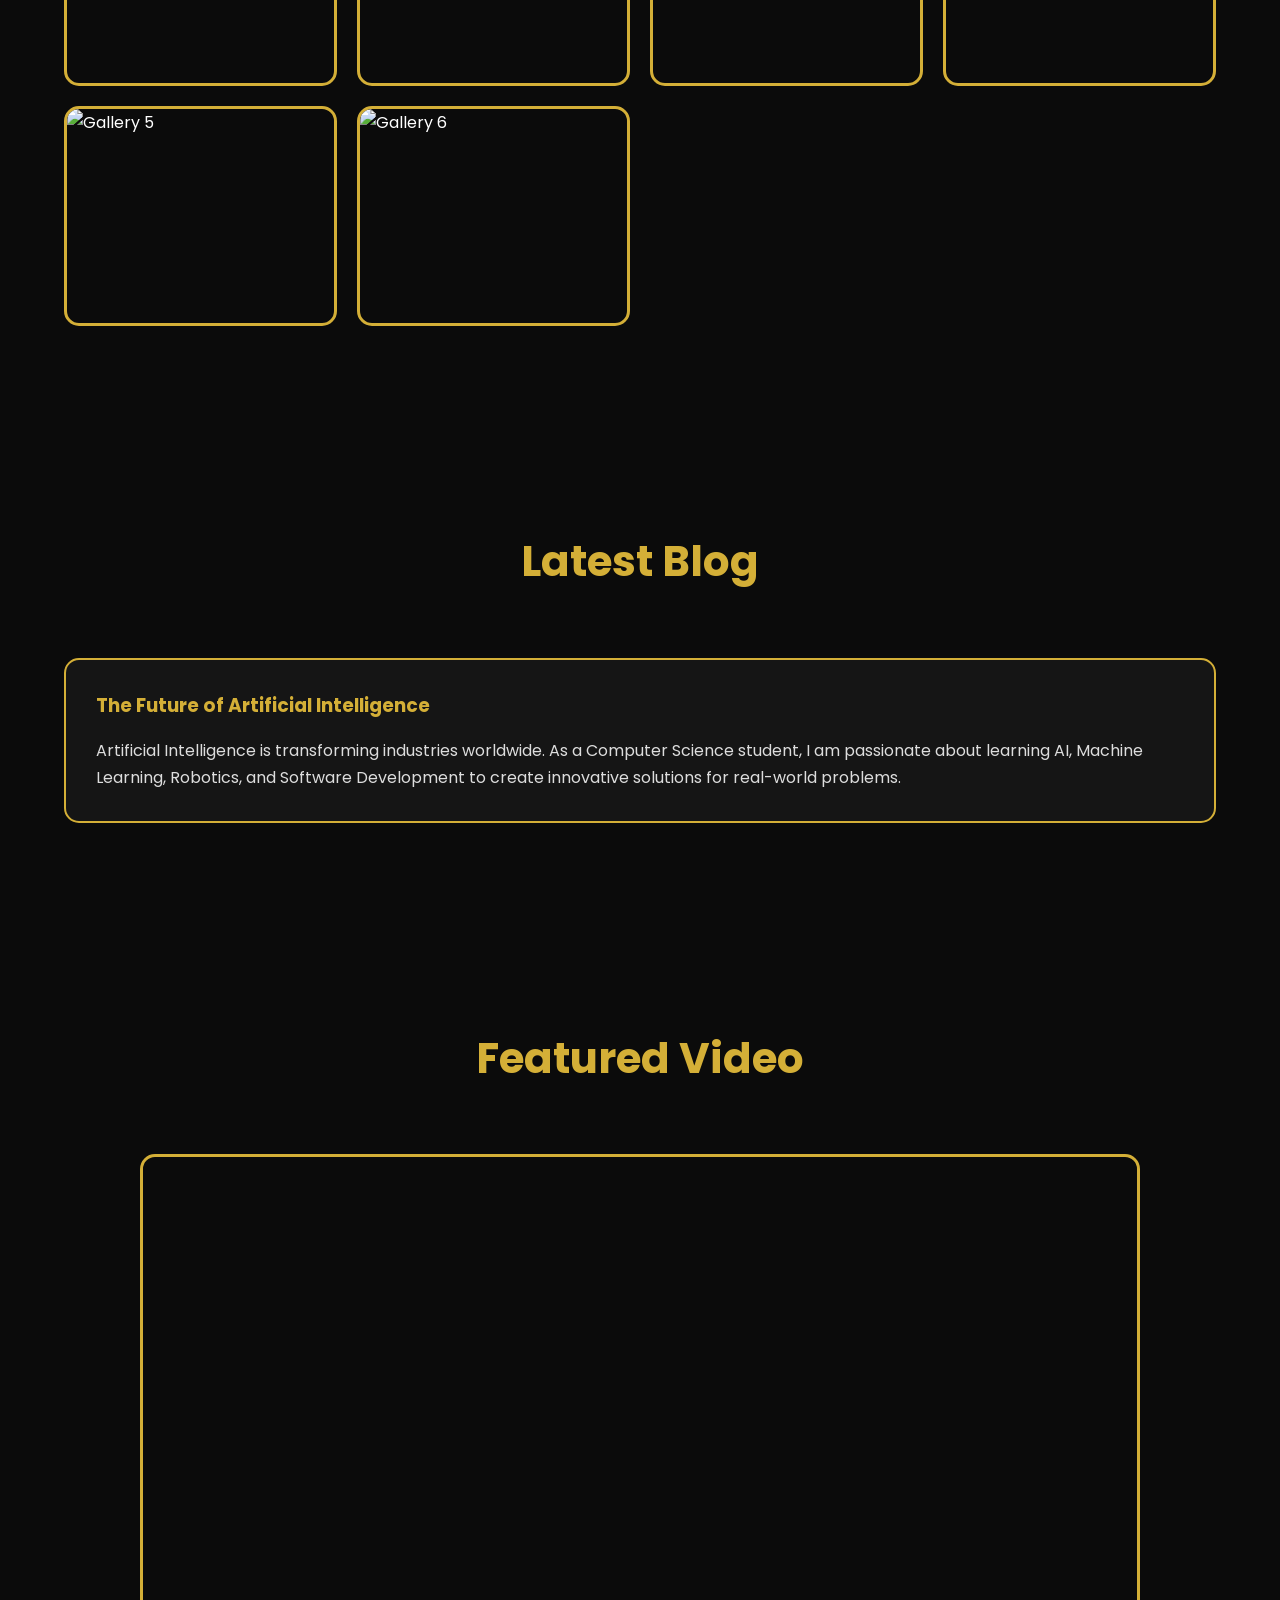
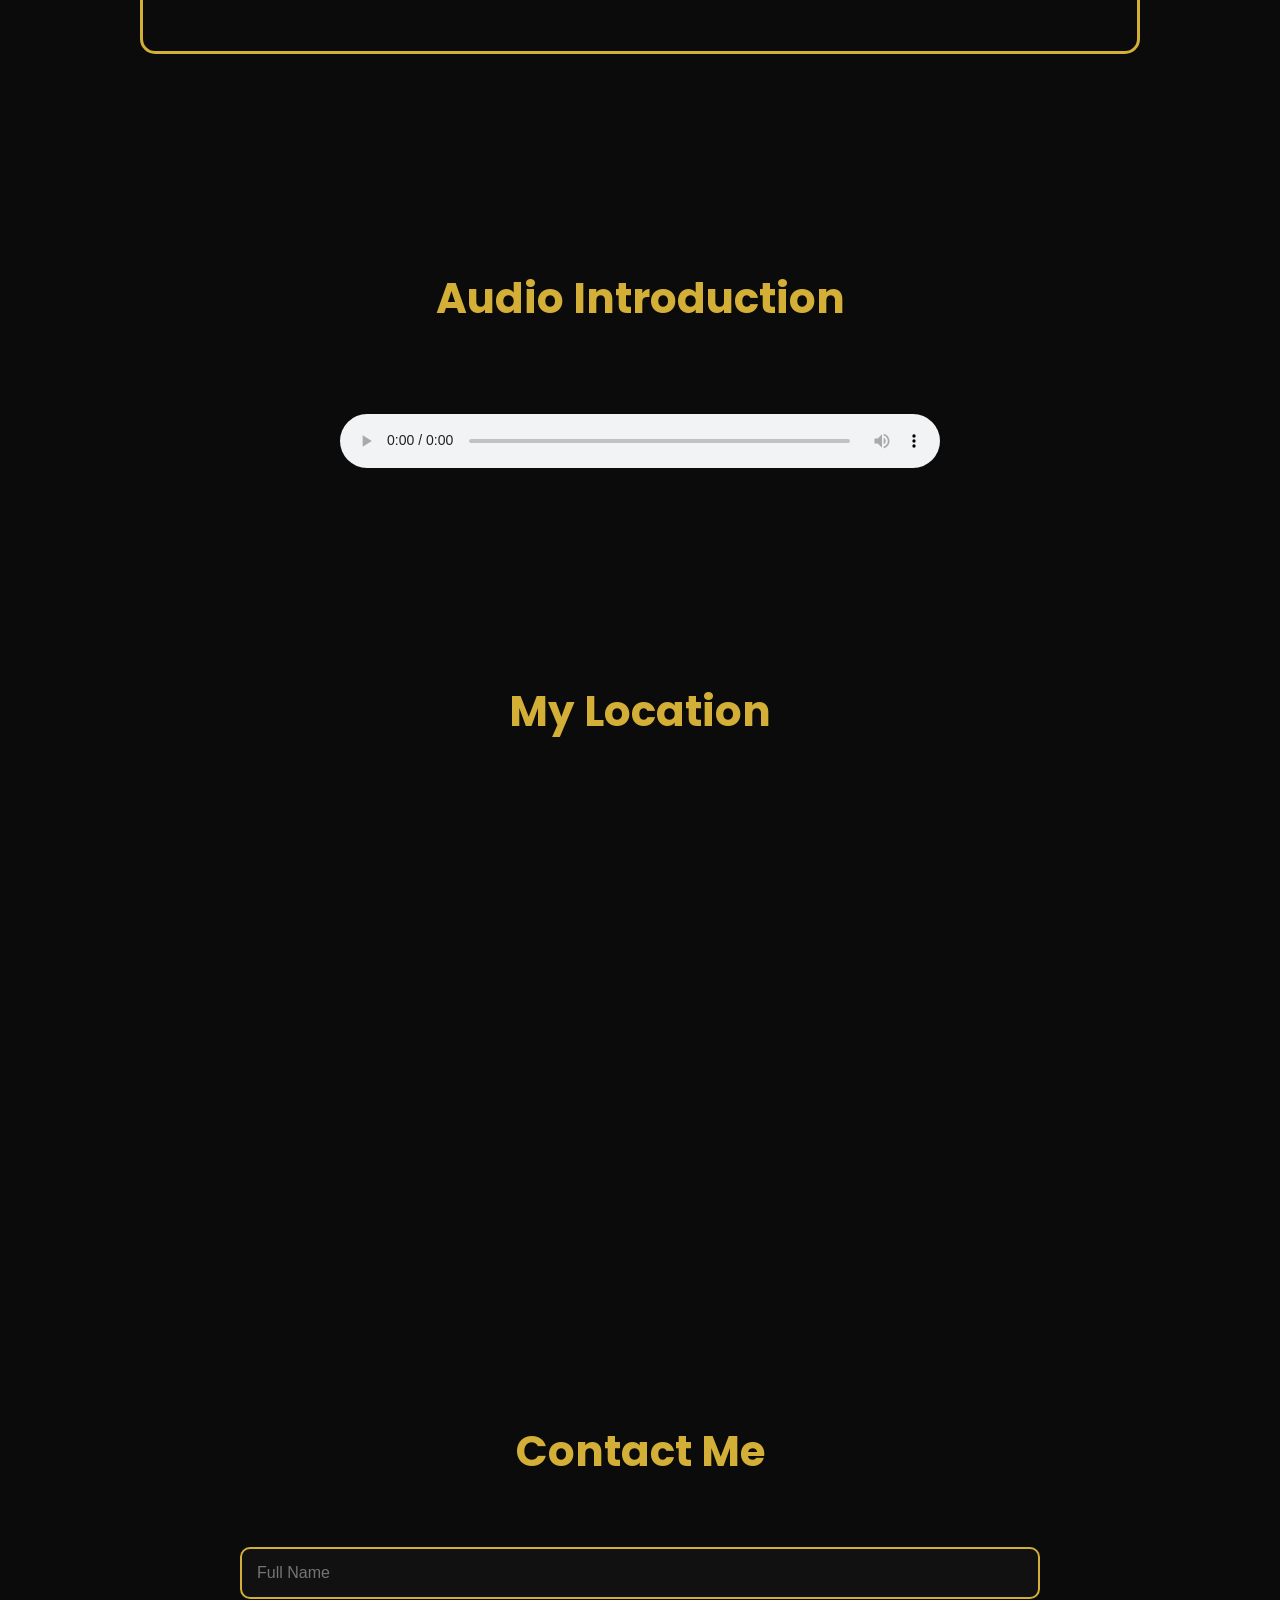
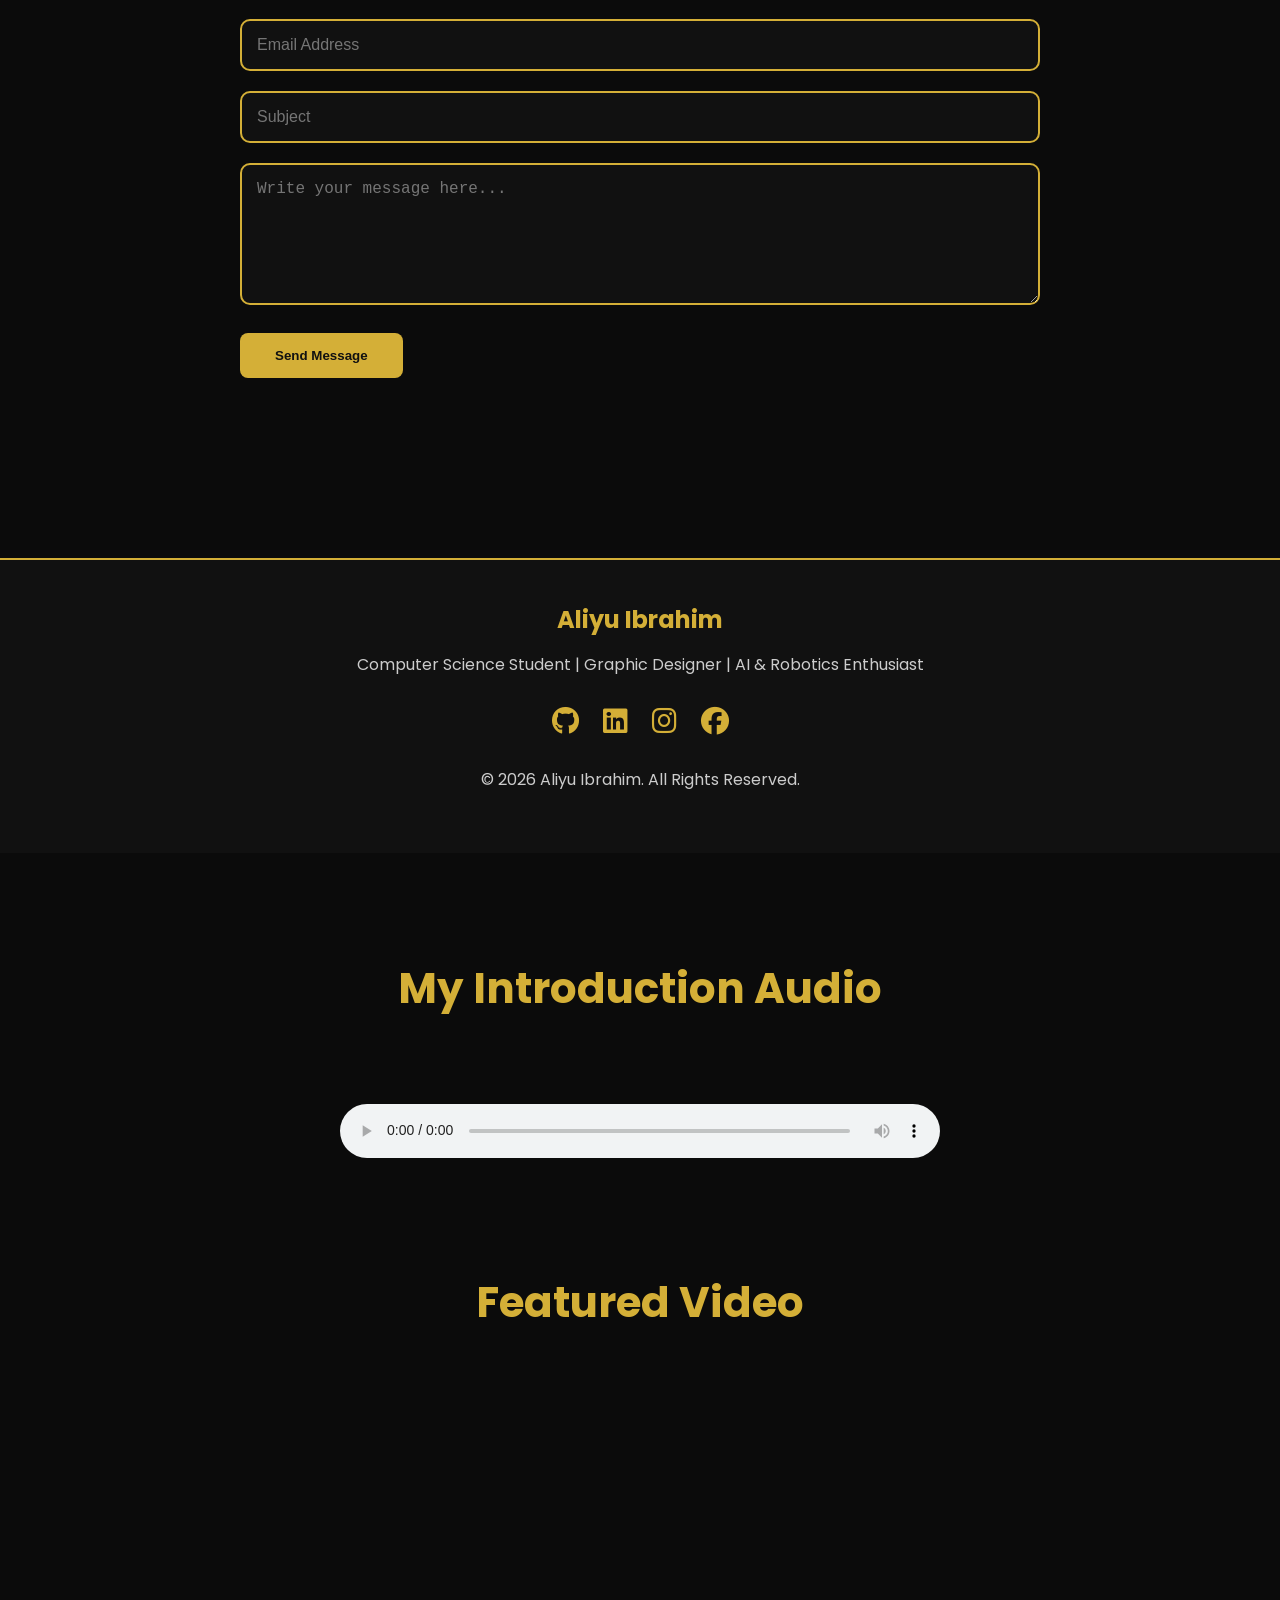
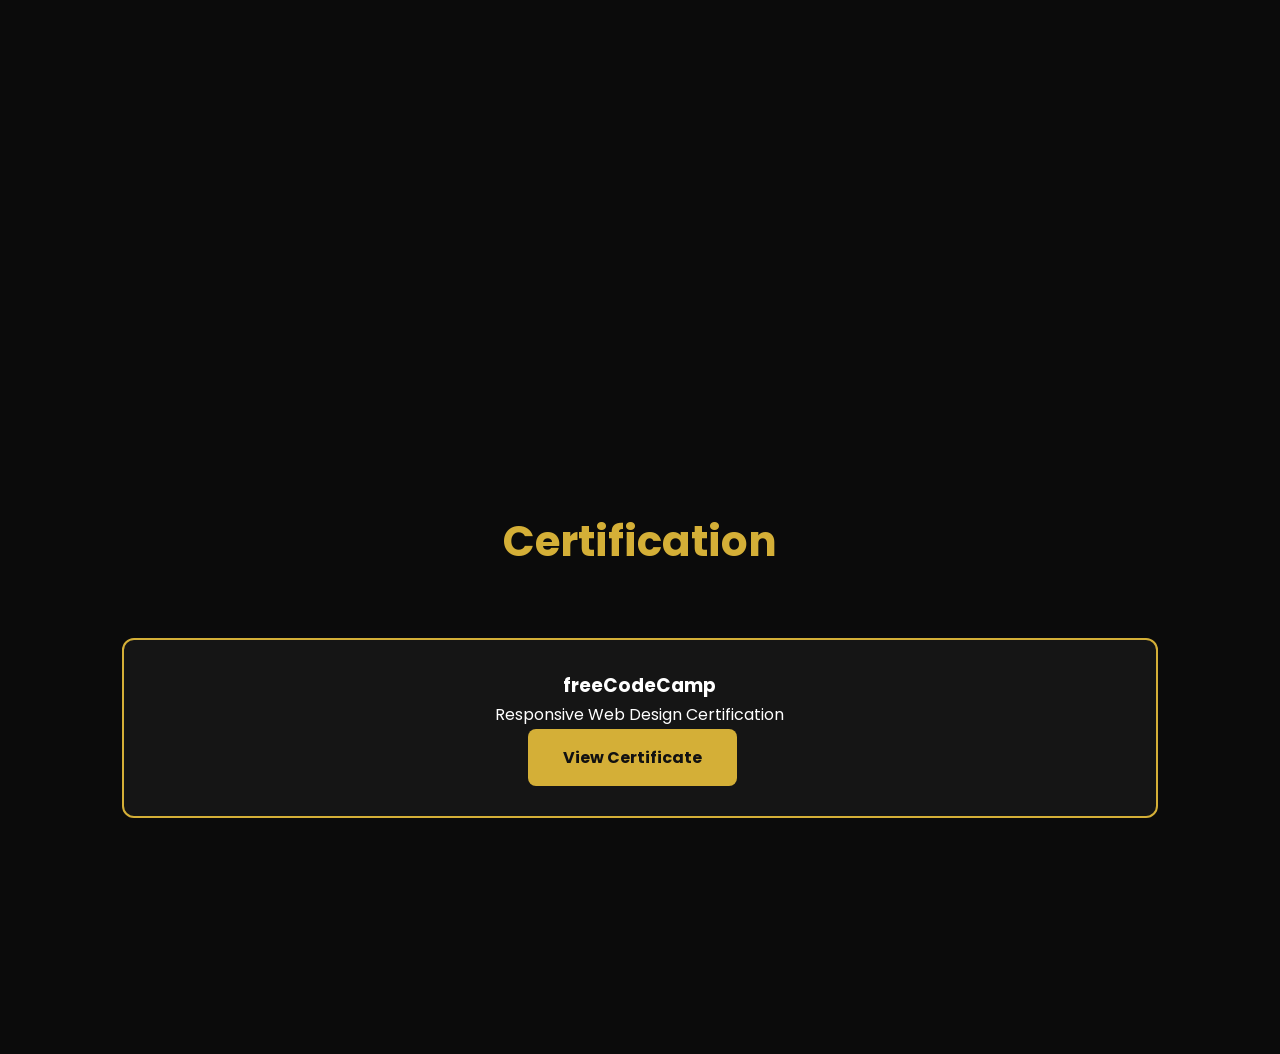
==== commit 7862a449: "Update index.html" ====
--- a/index.html
+++ b/index.html
@@ -583,30 +583,29 @@
 
 </audio>
 
-</section>
-    <section id="video">
+<section id="video">
 
 <h2 class="section-title">
 Featured Video
 </h2>
 
-
 <iframe
 
 width="100%"
 
 height="500"
 
-src="https://www.youtube.com/embed/YOUR_VIDEO_ID"
+src="https://www.youtube.com/embed/Nnd641CP1k8"
 
 title="Portfolio Video"
 
 frameborder="0"
 
+allow="accelerometer; autoplay; clipboard-write; encrypted-media; gyroscope; picture-in-picture"
+
 allowfullscreen>
 
 </iframe>
-
 
 </section>
 </html>
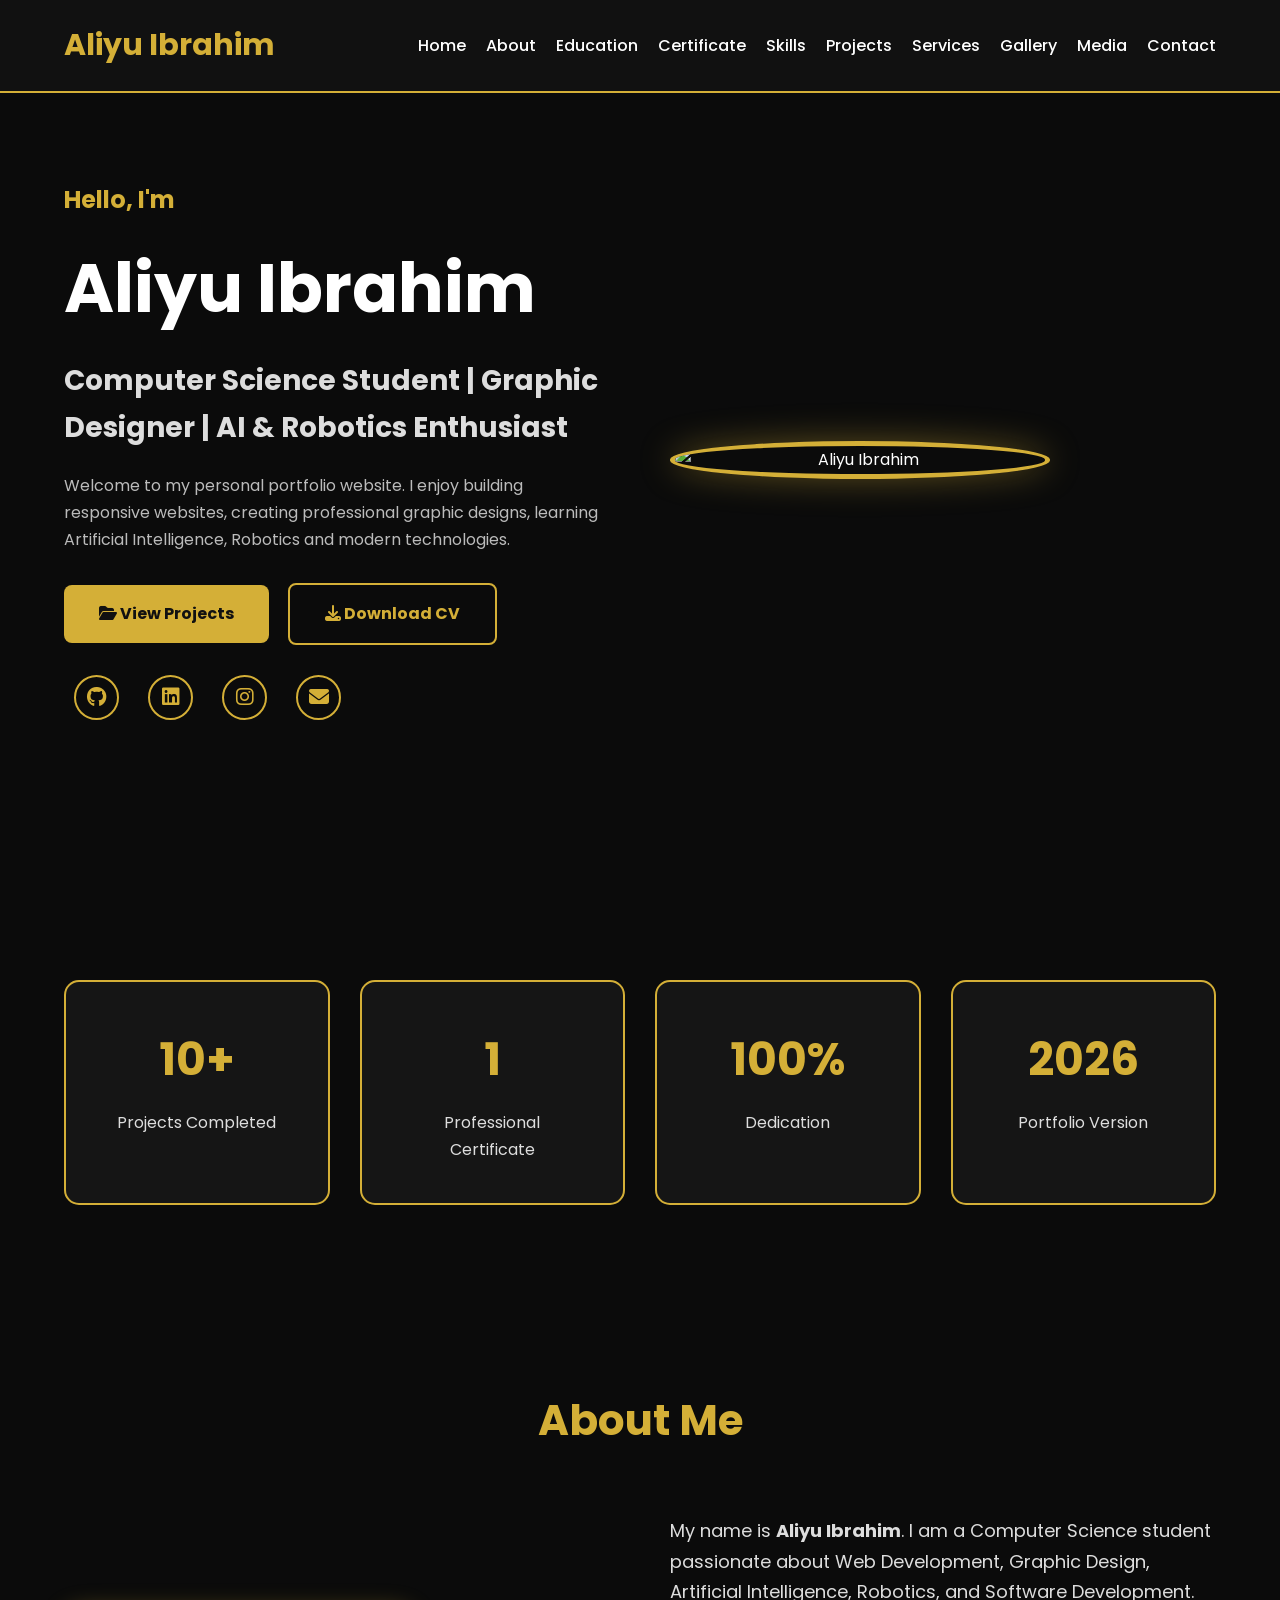
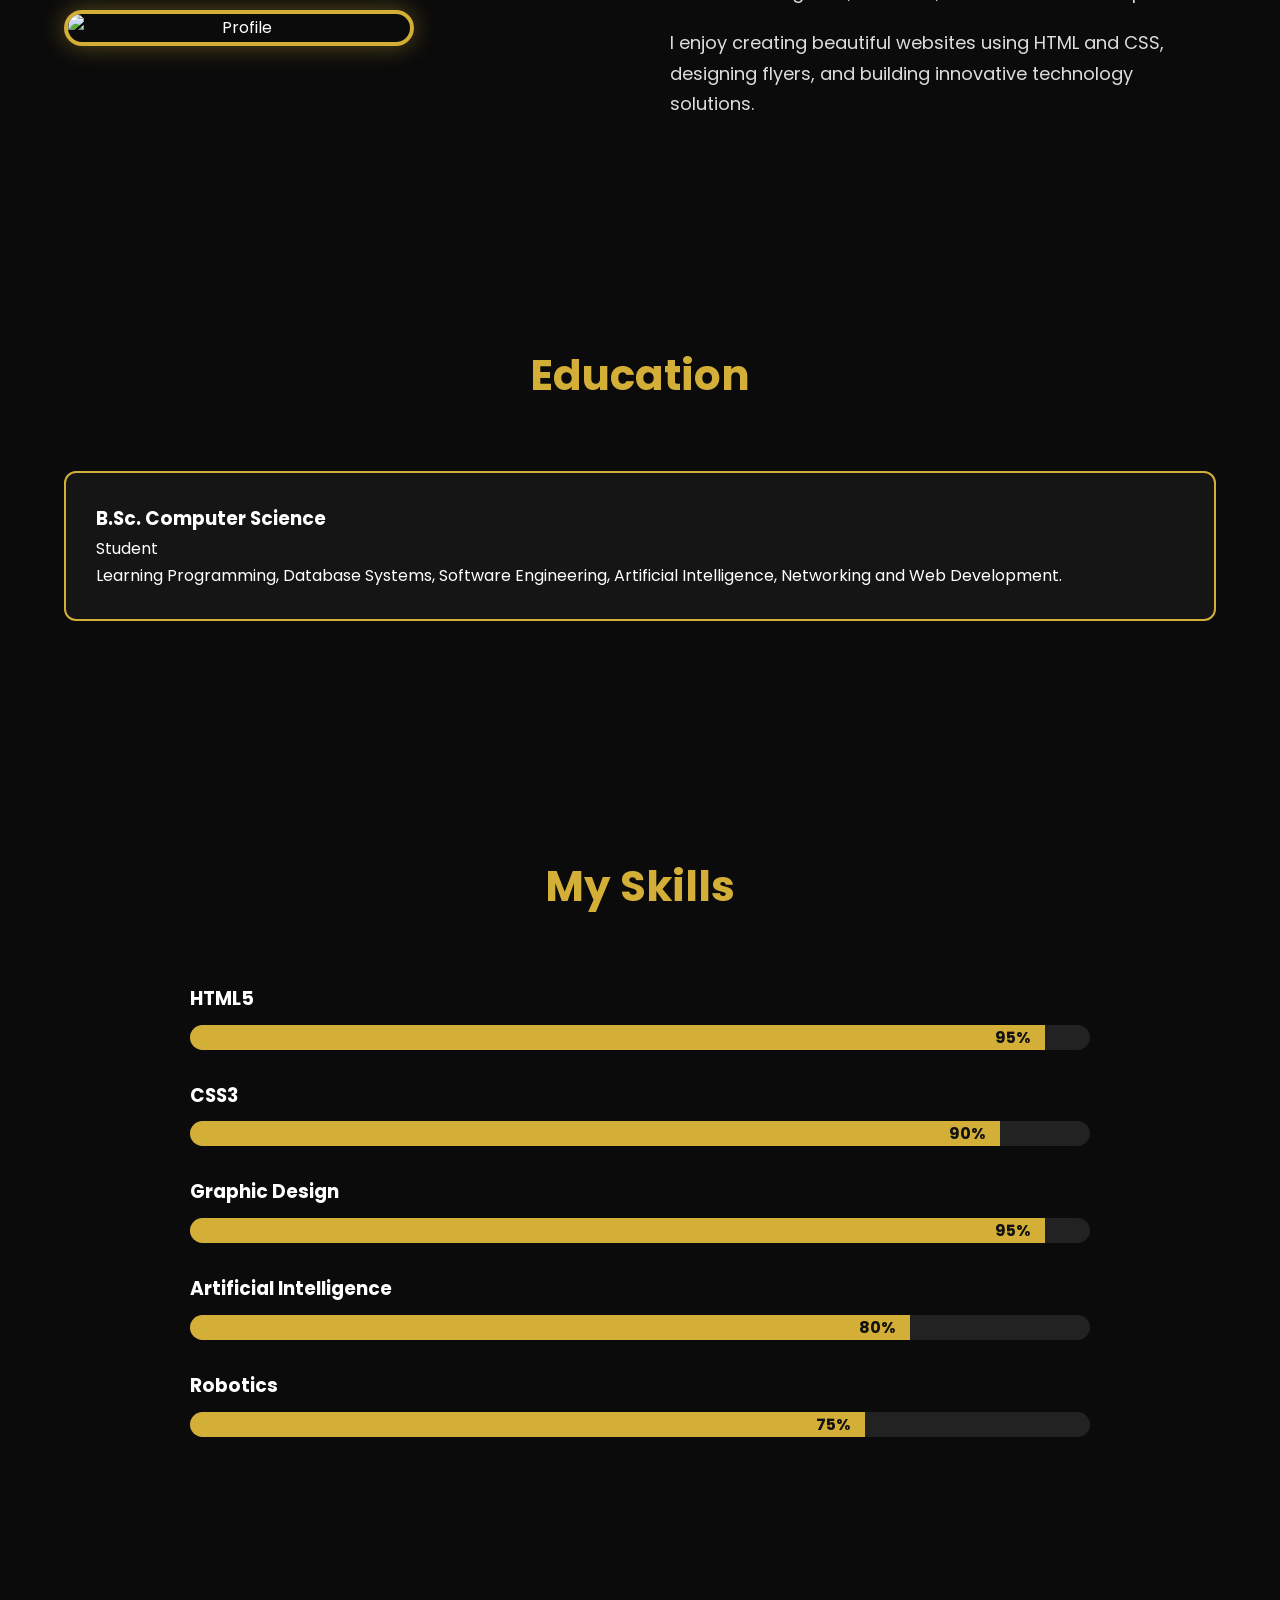
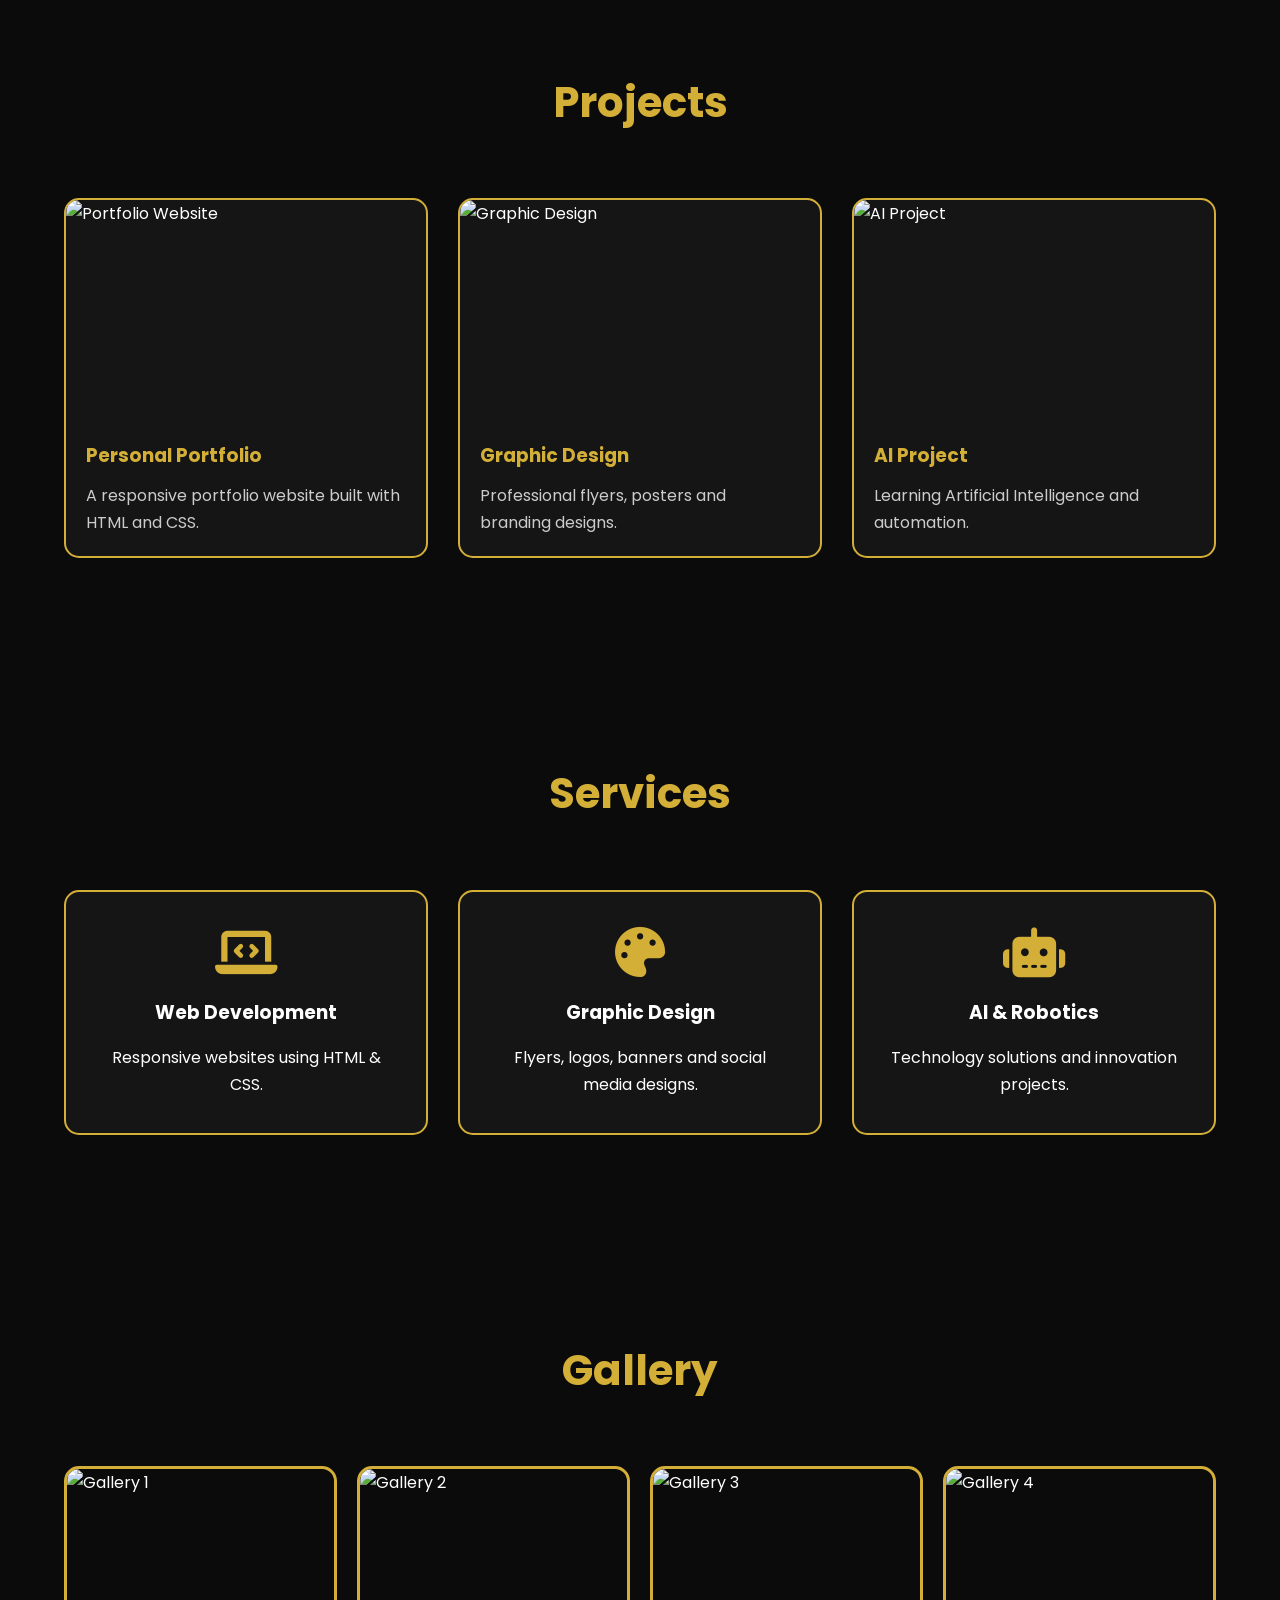
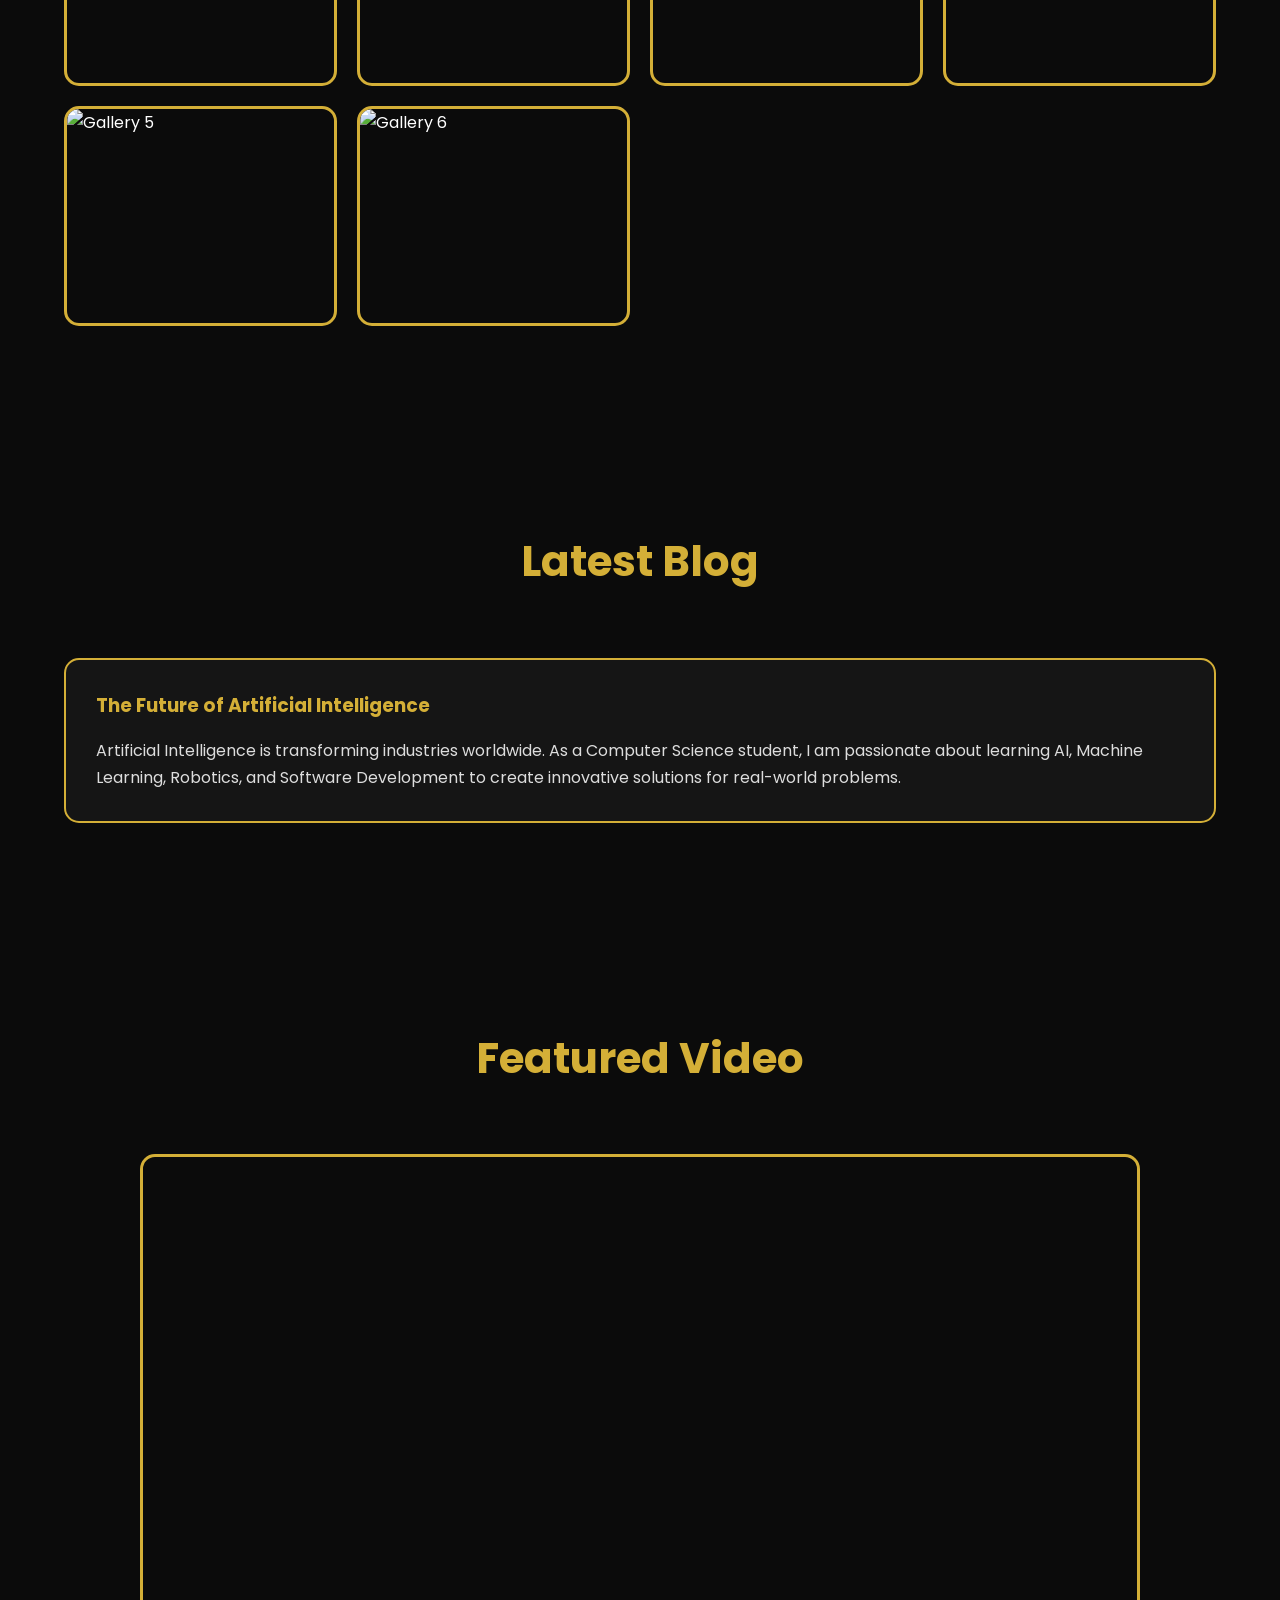
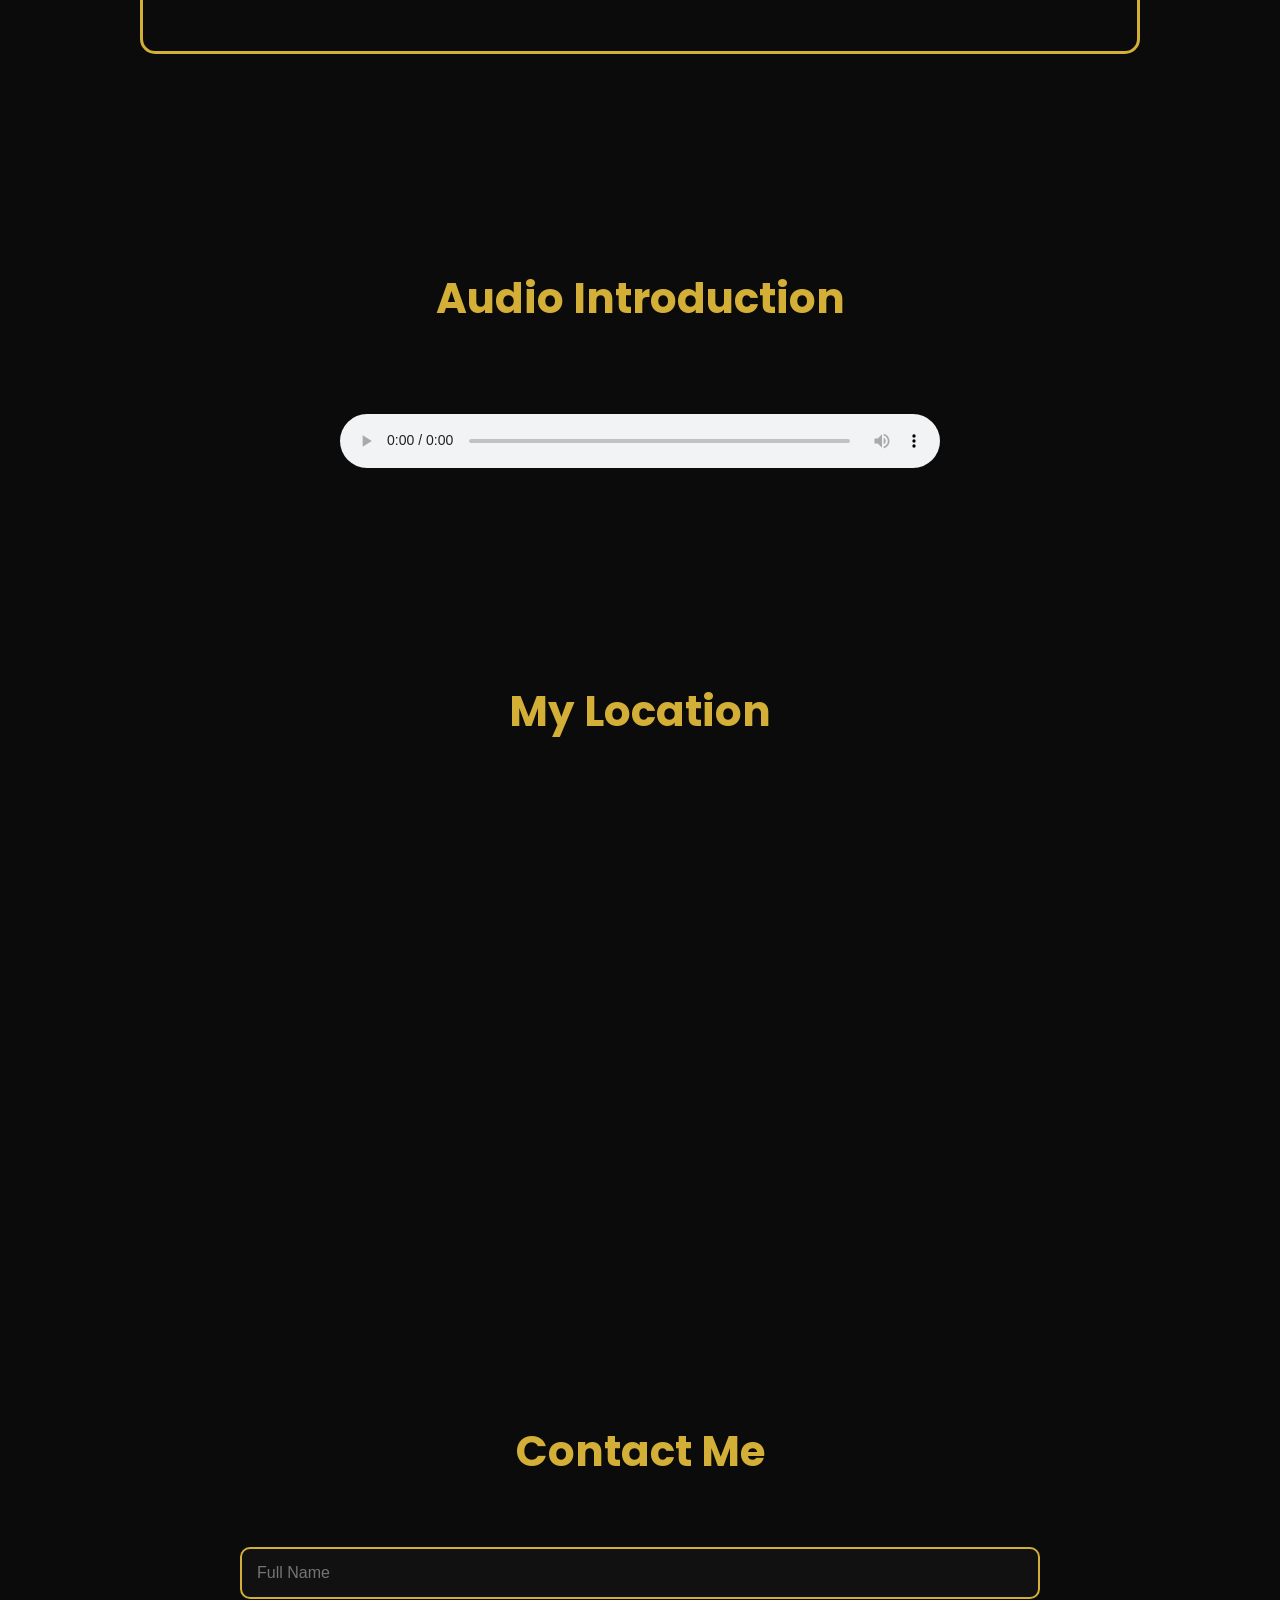
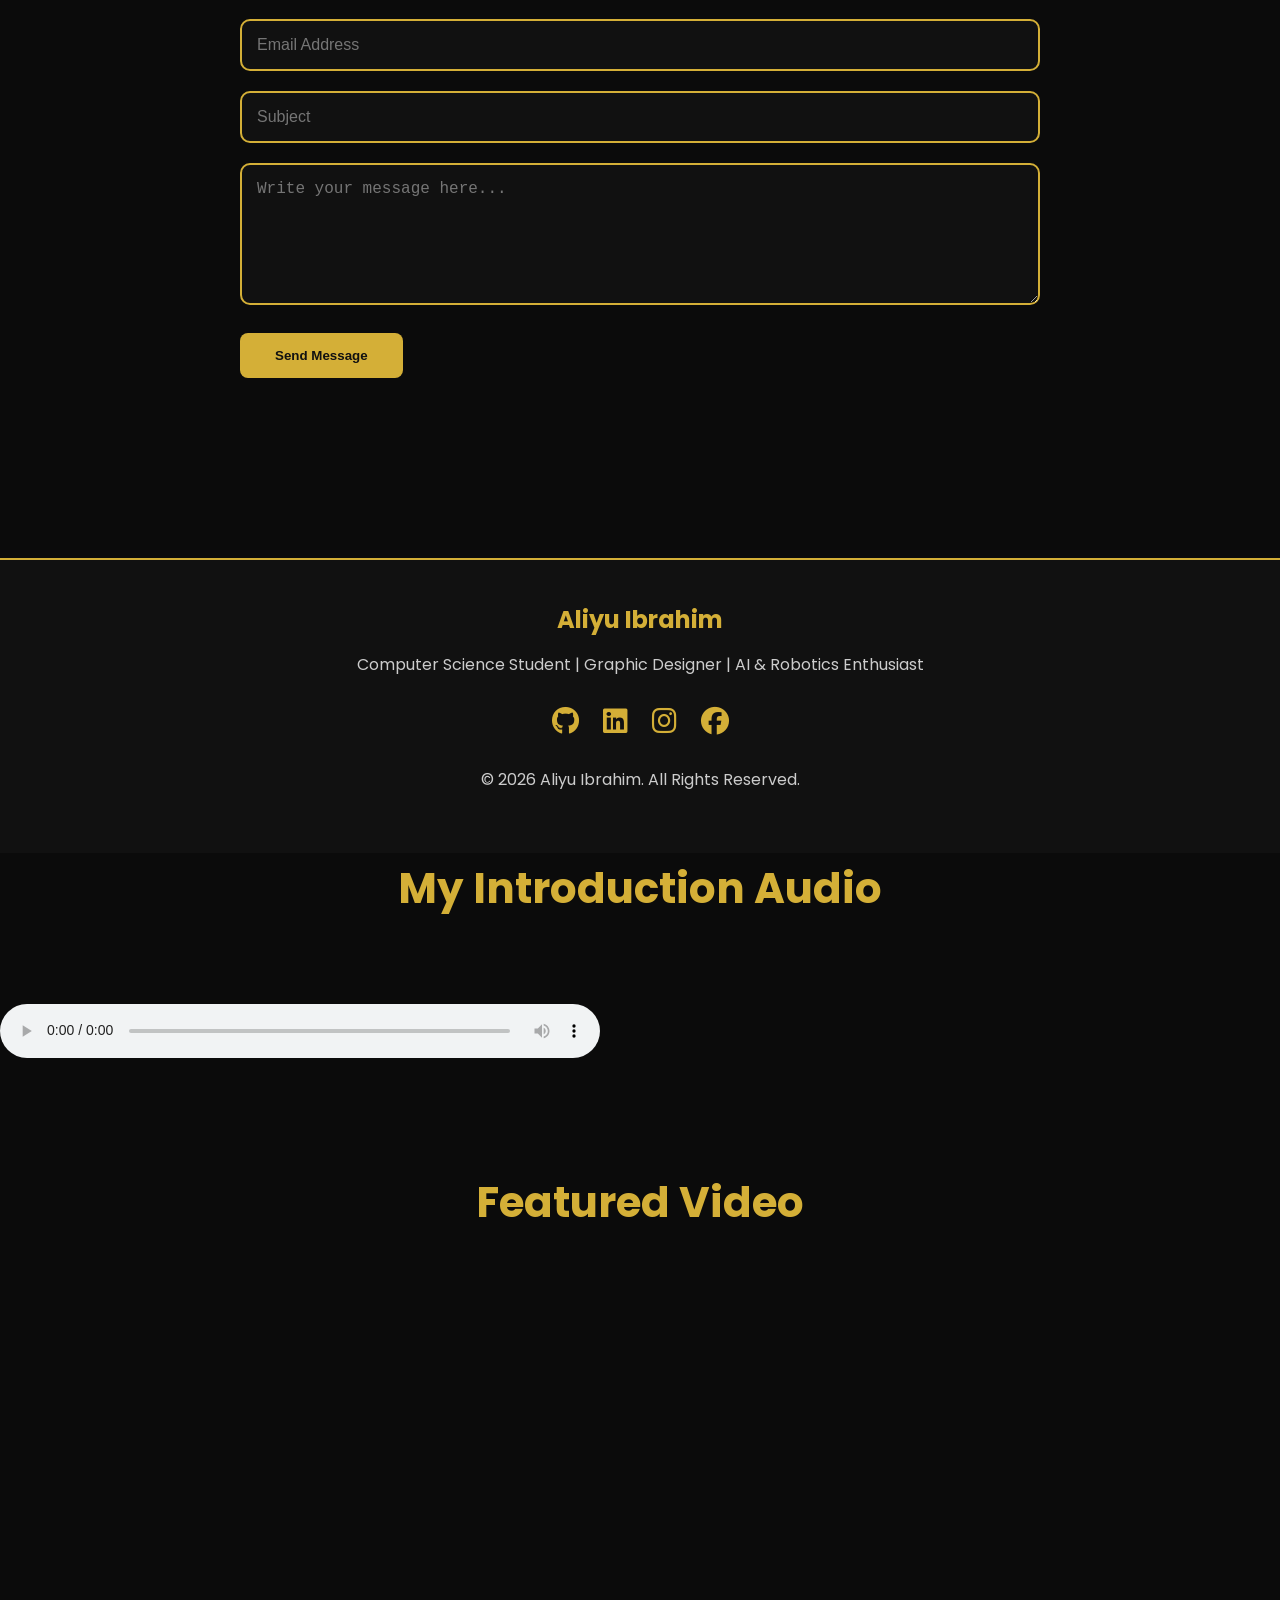
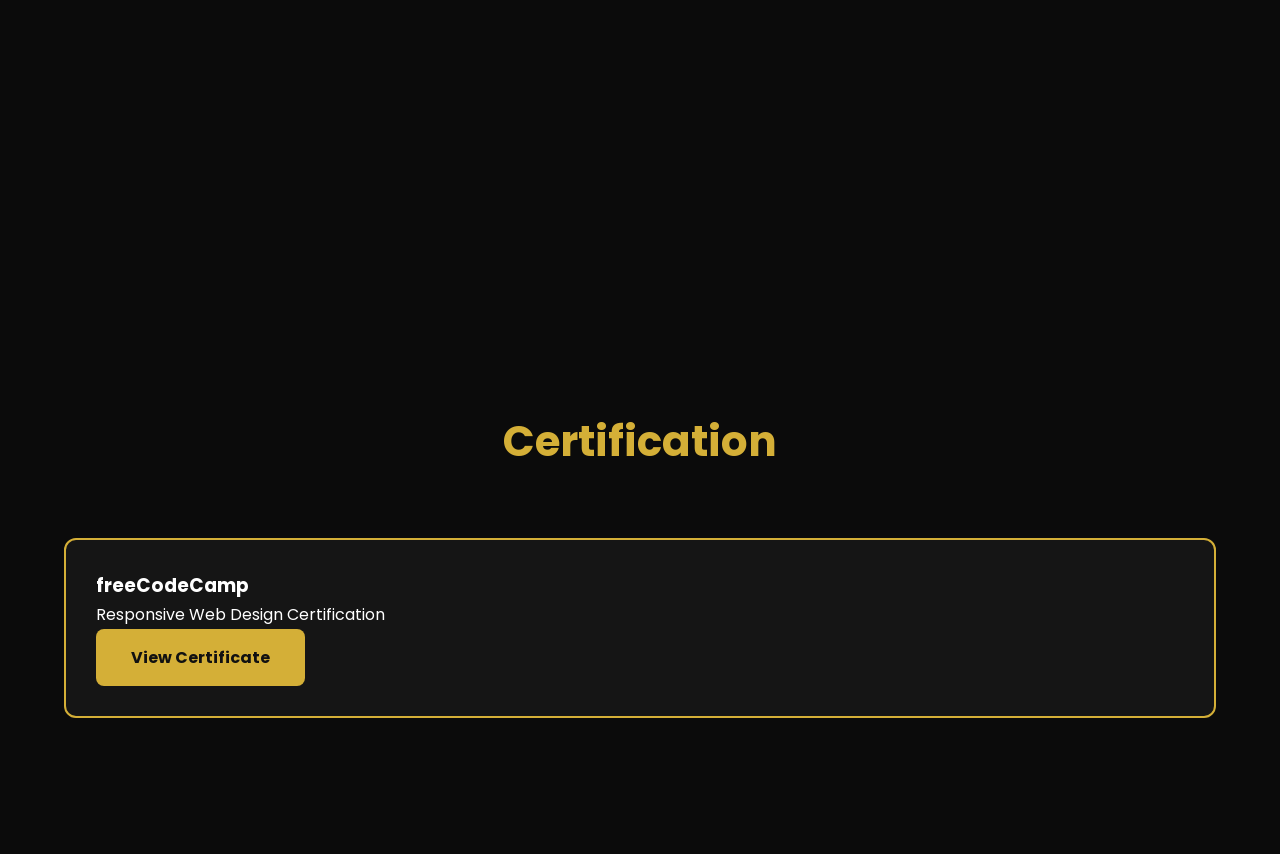
==== commit e1d70f79: "Update index.html" ====
--- a/index.html
+++ b/index.html
@@ -567,11 +567,9 @@
 
     </footer>
 
-</body>
-
-    <section id="audio">
-
-<h2 class="section-title">
+
+
+    <h2 class="section-title">
 My Introduction Audio
 </h2>
 
@@ -596,7 +594,6 @@
 height="500"
 
 src="https://www.youtube.com/embed/Nnd641CP1k8"
-
 title="Portfolio Video"
 
 frameborder="0"
@@ -608,7 +605,7 @@
 </iframe>
 
 </section>
-</html>
+
     <!-- CERTIFICATE -->
 
     <section id="certificate">
@@ -643,3 +640,5 @@
         </div>
 
     </section>
+        </body>
+        </html>
